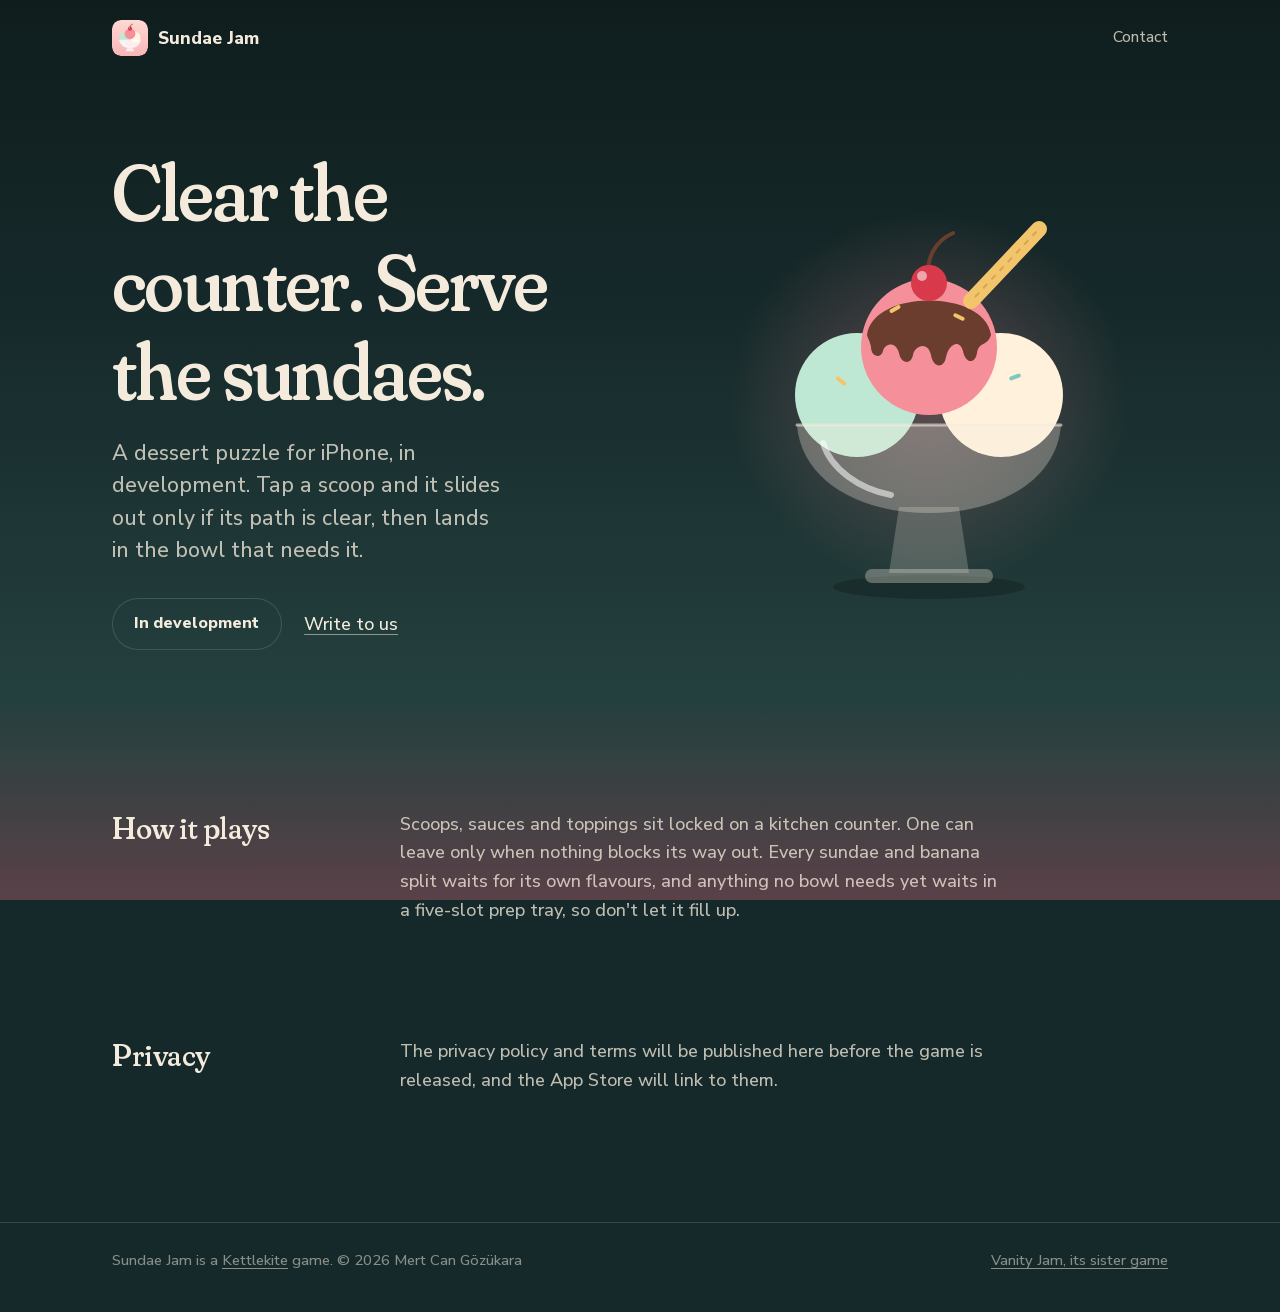
==== index.html @ d8eb61a5 "sundaejam.kettlekite.com: first version Co-Authored-By: Claude Opus 5.5 <noreply@anthropic.com>" ====
<!doctype html>
<html lang="en">
<head>
<meta charset="utf-8">
<meta name="viewport" content="width=device-width, initial-scale=1">
<title>Sundae Jam</title>
<meta name="description" content="Clear the counter, serve the sundaes: a dessert puzzle for iPhone, in development at Kettlekite.">
<meta name="theme-color" content="#0f1d1d">
<link rel="icon" href="/assets/icon.svg" type="image/svg+xml">
<link rel="preload" href="/assets/fonts/fraunces-latin.woff2" as="font" type="font/woff2" crossorigin>
<link rel="stylesheet" href="/assets/fonts/fonts.css">
<link rel="stylesheet" href="/assets/kk.css">
<link rel="stylesheet" href="/assets/theme.css">
</head>
<body>
<header class="wrap bar">
  <a class="brand" href="/"><img src="/assets/icon.svg" alt="" width="36" height="36">Sundae Jam</a>
  <nav class="nav" aria-label="Site">
    <a href="mailto:support@kettlekite.com?subject=Sundae%20Jam">Contact</a>
  </nav>
</header>

<main>
  <section class="wrap hero">
    <div>
      <h1>Clear the counter. Serve the sundaes.</h1>
      <p class="lede">A dessert puzzle for iPhone, in development. Tap a scoop and it slides out only if its path is clear, then lands in the bowl that needs it.</p>
      <div class="actions">
        <span class="pill ghost">In development</span>
        <a href="mailto:support@kettlekite.com?subject=Sundae%20Jam">Write to us</a>
      </div>
    </div>
    <div class="stage">
      <svg class="sundae" viewBox="0 0 380 420" role="img" aria-label="A glass sundae bowl with mint, strawberry and vanilla scoops, a drizzle of chocolate and a cherry on top.">
        <ellipse cx="190" cy="398" rx="96" ry="12" fill="#000" opacity=".22"/>
        <path d="M160 318 L150 384 H230 L220 318 Z" fill="#f4ebdd" fill-opacity=".22"/>
        <rect x="126" y="380" width="128" height="14" rx="7" fill="#f4ebdd" fill-opacity=".32"/>
        <circle cx="118" cy="206" r="62" fill="#bfe8d4"/>
        <circle cx="262" cy="206" r="62" fill="#fff1dc"/>
        <circle cx="190" cy="158" r="68" fill="#f58f9a"/>
        <path d="M128 146 C134 100 246 100 252 146 C248 158 240 152 238 164 C236 176 226 174 224 162 C221 150 210 154 207 168 C205 180 194 179 192 166 C189 152 176 156 174 166 C172 176 162 175 160 164 C157 152 146 154 144 162 C142 170 132 168 132 158 C131 152 129 150 128 146 Z" fill="#6b3d2e"/>
        <g fill="#f2c46b"><rect x="150" y="118" width="12" height="4" rx="2" transform="rotate(-30 156 120)"/><rect x="214" y="126" width="12" height="4" rx="2" transform="rotate(25 220 128)"/><rect x="96" y="190" width="12" height="4" rx="2" transform="rotate(40 102 192)"/></g>
        <g fill="#7fc8bd"><rect x="186" y="104" width="12" height="4" rx="2" transform="rotate(15 192 106)"/><rect x="270" y="186" width="12" height="4" rx="2" transform="rotate(-20 276 188)"/></g>
        <path d="M232 112 L300 40" stroke="#f2c46b" stroke-width="16" stroke-linecap="round"/>
        <path d="M236 108 L298 42" stroke="#d9a54d" stroke-width="2" stroke-dasharray="6 6"/>
        <path d="M190 92 C186 70 196 52 214 44" fill="none" stroke="#6b3d2e" stroke-width="4" stroke-linecap="round"/>
        <circle cx="190" cy="94" r="18" fill="#d93a4b"/>
        <circle cx="183" cy="87" r="5" fill="#fff" opacity=".55"/>
        <path d="M58 236 H322 C318 290 262 324 190 324 C118 324 62 290 58 236 Z" fill="#f4ebdd" fill-opacity=".3"/>
        <path d="M58 236 H322" stroke="#f4ebdd" stroke-opacity=".6" stroke-width="3" stroke-linecap="round"/>
        <path d="M84 254 C92 280 120 300 152 306" fill="none" stroke="#fff" stroke-opacity=".55" stroke-width="6" stroke-linecap="round"/>
      </svg>
    </div>
  </section>

  <section class="wrap section split">
    <h2>How it plays</h2>
    <div class="body">
      <p>Scoops, sauces and toppings sit locked on a kitchen counter. One can leave only when nothing blocks its way out. Every sundae and banana split waits for its own flavours, and anything no bowl needs yet waits in a five-slot prep tray, so don't let it fill up.</p>
    </div>
  </section>

  <section class="wrap section split">
    <h2>Privacy</h2>
    <div class="body">
      <p>The privacy policy and terms will be published here before the game is released, and the App Store will link to them.</p>
    </div>
  </section>
</main>

<footer class="foot">
  <div class="wrap">
    <p>Sundae Jam is a <a href="https://kettlekite.com">Kettlekite</a> game. © 2026 Mert Can Gözükara</p>
    <ul>
      <li><a href="https://vanityjam.kettlekite.com">Vanity Jam, its sister game</a></li>
    </ul>
  </div>
</footer>
</body>
</html>
---- assets/fonts/fonts.css ----
/* Fraunces and Nunito Sans (SIL Open Font License 1.1), self-hosted so no visitor request leaves kettlekite.com. */
@font-face { font-family: "Fraunces"; font-style: normal; font-weight: 400 700; font-display: swap; src: url("/assets/fonts/fraunces-latin-ext.woff2") format("woff2"); unicode-range: U+0100-02BA, U+02BD-02C5, U+02C7-02CC, U+02CE-02D7, U+02DD-02FF, U+0304, U+0308, U+0329, U+1D00-1DBF, U+1E00-1E9F, U+1EF2-1EFF, U+2020, U+20A0-20AB, U+20AD-20C4, U+2113, U+2C60-2C7F, U+A720-A7FF; }
@font-face { font-family: "Fraunces"; font-style: normal; font-weight: 400 700; font-display: swap; src: url("/assets/fonts/fraunces-latin.woff2") format("woff2"); unicode-range: U+0000-00FF, U+0131, U+0152-0153, U+02BB-02BC, U+02C6, U+02DA, U+02DC, U+0304, U+0308, U+0329, U+2000-206F, U+20AC, U+2122, U+2191, U+2193, U+2212, U+2215, U+FEFF, U+FFFD; }
@font-face { font-family: "Nunito Sans"; font-style: normal; font-weight: 400 800; font-display: swap; src: url("/assets/fonts/nunito-sans-latin-ext.woff2") format("woff2"); unicode-range: U+0100-02BA, U+02BD-02C5, U+02C7-02CC, U+02CE-02D7, U+02DD-02FF, U+0304, U+0308, U+0329, U+1D00-1DBF, U+1E00-1E9F, U+1EF2-1EFF, U+2020, U+20A0-20AB, U+20AD-20C4, U+2113, U+2C60-2C7F, U+A720-A7FF; }
@font-face { font-family: "Nunito Sans"; font-style: normal; font-weight: 400 800; font-display: swap; src: url("/assets/fonts/nunito-sans-latin.woff2") format("woff2"); unicode-range: U+0000-00FF, U+0131, U+0152-0153, U+02BB-02BC, U+02C6, U+02DA, U+02DC, U+0304, U+0308, U+0329, U+2000-206F, U+20AC, U+2122, U+2191, U+2193, U+2212, U+2215, U+FEFF, U+FFFD; }
---- assets/kk.css ----
/* Kettlekite shared base: dusk for the ground (the hour the kettle goes on), ivory for the words,
   the kite's gold as the one accent. Every Kettlekite site copies this file (scripts/sync-shared.sh);
   a game site sets its own --glow / --accent in theme.css and nothing else. */
:root {
  --dusk-0: #171b38;
  --dusk-1: #222650;
  --dusk-2: #3a3260;
  --plum: #57405f;
  --ember: #e9a06b;
  --ivory: #f4ebdd;
  --ivory-2: rgba(244, 235, 221, 0.76);
  --ivory-3: rgba(244, 235, 221, 0.52);
  --line: rgba(244, 235, 221, 0.15);
  --well: rgba(244, 235, 221, 0.06);
  --gold: #f2c46b;
  --teal: #7fc8bd;
  --glow: rgba(233, 160, 107, 0.28);
  --accent: var(--gold);
  --measure: 38rem;
  --gutter: clamp(1.25rem, 5vw, 3rem);
  --display: "Fraunces", "Iowan Old Style", "Palatino", Georgia, serif;
  --body: "Nunito Sans", ui-rounded, system-ui, sans-serif;
}

*, *::before, *::after { box-sizing: border-box; }
html { -webkit-text-size-adjust: 100%; text-size-adjust: 100%; color-scheme: dark; }
body {
  margin: 0;
  min-height: 100vh;
  display: flex;
  flex-direction: column;
  font: 500 1.125rem/1.6 var(--body);
  color: var(--ivory);
  background: var(--dusk-1) linear-gradient(180deg, var(--dusk-0) 0%, var(--dusk-1) 34%, var(--dusk-2) 78%, var(--plum) 100%) fixed;
}
img, svg { display: block; max-width: 100%; }
a { color: inherit; text-decoration-thickness: 1px; text-underline-offset: 0.2em; text-decoration-color: var(--ivory-3); }
a:hover { text-decoration-color: var(--accent); }
:focus-visible { outline: 2px solid var(--accent); outline-offset: 3px; border-radius: 6px; }
h1, h2, h3 { margin: 0; line-height: 1.12; text-wrap: balance; font-family: var(--display); font-weight: 500; font-variation-settings: "opsz" 144; }
h1 { letter-spacing: -0.025em; }
h2 { font-size: clamp(1.7rem, 3.6vw, 2.4rem); letter-spacing: -0.015em; }
h3 { font-size: 1.25rem; font-weight: 600; font-variation-settings: "opsz" 36; }
p { margin: 0 0 1rem; }
.wrap { width: 100%; max-width: 72rem; margin: 0 auto; padding: 0 var(--gutter); }
main { flex: 1; }
.lede { color: var(--ivory-2); font-size: clamp(1.15rem, 2.2vw, 1.35rem); line-height: 1.5; max-width: 30ch; }
.quiet { color: var(--ivory-3); font-size: 0.95rem; }

/* Top bar */
.bar { display: flex; align-items: center; justify-content: space-between; gap: 1rem; padding-top: 1.25rem; padding-bottom: 1.25rem; }
.brand { display: inline-flex; align-items: center; gap: 0.6rem; font-weight: 800; font-size: 1.1rem; text-decoration: none; }
.brand img { width: 36px; height: 36px; border-radius: 9px; }
.nav { display: flex; gap: 1.4rem; font-size: 0.98rem; color: var(--ivory-2); }
.nav a { text-decoration: none; }
.nav a:hover { color: var(--ivory); }

/* Buttons: one ivory pill, everything else a plain link */
.actions { display: flex; flex-wrap: wrap; align-items: center; gap: 0.9rem 1.4rem; margin-top: 2rem; }
.pill {
  display: inline-flex; align-items: center; gap: 0.5rem;
  padding: 0.8rem 1.4rem; border-radius: 999px;
  background: var(--ivory); color: #241f2e; font-weight: 800; font-size: 1rem; text-decoration: none;
}
.pill:hover { background: #fff7ea; }
.pill.ghost { background: transparent; color: var(--ivory); box-shadow: inset 0 0 0 1px var(--line); }
.pill.ghost:hover { box-shadow: inset 0 0 0 1px var(--ivory-3); }

/* Status chips, as on mertgozukara.com */
.chip { display: inline-block; padding: 0.22rem 0.7rem; border-radius: 999px; font-size: 0.82rem; font-weight: 700; color: var(--ivory-2); box-shadow: inset 0 0 0 1px var(--line); white-space: nowrap; }
.chip.soon { box-shadow: none; border: 1px dashed var(--ivory-3); }
.chip.live { color: #1f2a26; background: var(--teal); box-shadow: none; }

/* Sections */
.section { padding-top: clamp(3.5rem, 8vw, 6rem); }
.split { display: grid; grid-template-columns: minmax(0, 15rem) minmax(0, 1fr); gap: 1rem 3rem; }
.split > h2 { font-size: clamp(1.6rem, 3vw, 2rem); }
.split .body { max-width: var(--measure); color: var(--ivory-2); }
.split .body strong { color: var(--ivory); font-weight: 700; }

/* Game rows */
.rows { list-style: none; margin: 0; padding: 0; border-top: 1px solid var(--line); }
.row { border-bottom: 1px solid var(--line); }
.row > a, .row > div { display: grid; grid-template-columns: 60px minmax(0, 1fr) auto; gap: 1.1rem; align-items: center; padding: 1.05rem 0.25rem; text-decoration: none; }
.row > a:hover { background: var(--well); border-radius: 14px; }
.row img, .row .icon { width: 60px; height: 60px; border-radius: 15px; }
.row .name { font-weight: 800; font-size: 1.12rem; }
.row .year { color: var(--ivory-3); font-size: 0.85rem; font-weight: 600; margin-left: 0.45rem; }
.row .what { display: block; color: var(--ivory-2); font-size: 0.98rem; line-height: 1.45; }
.row .end { display: flex; align-items: center; gap: 0.8rem; }
.row .go { color: var(--ivory-3); font-size: 1.1rem; }
.row > a:hover .go { color: var(--accent); }

/* Phone frame for real screenshots */
.phone { position: relative; width: min(300px, 72vw); aspect-ratio: 1320 / 2868; border-radius: 46px; padding: 11px; background: #0d0c12; box-shadow: 0 0 0 1.5px rgba(255, 255, 255, 0.12), 0 40px 80px -20px rgba(0, 0, 0, 0.6); }
.phone img { width: 100%; height: 100%; object-fit: cover; border-radius: 36px; }

/* Product hero (game sites) */
.hero { display: grid; grid-template-columns: minmax(0, 1.05fr) minmax(0, 0.95fr); align-items: center; gap: 2rem 3rem; padding-top: clamp(2rem, 6vw, 4.5rem); padding-bottom: clamp(2rem, 6vw, 4rem); }
.hero h1 { font-size: clamp(2.8rem, 7vw, 5rem); margin-bottom: 1.25rem; }
.hero .stage { position: relative; display: grid; place-items: center; }
.hero .stage::before { content: ""; position: absolute; inset: -12% -8%; background: radial-gradient(closest-side, var(--glow), transparent 72%); z-index: -1; }

/* Long-form pages: privacy, terms, support */
.doc { max-width: var(--measure); padding-top: clamp(2rem, 5vw, 3.5rem); padding-bottom: 2rem; }
.doc h1 { font-size: clamp(2.2rem, 5vw, 3.2rem); margin-bottom: 0.6rem; }
.doc h2 { font-size: 1.45rem; margin: 2.2rem 0 0.5rem; }
.doc h3 { margin: 1.6rem 0 0.35rem; }
.doc p, .doc li { color: var(--ivory-2); }
.doc .quiet { margin-bottom: 1.6rem; }

/* Footer */
.foot { margin-top: clamp(4rem, 9vw, 7rem); border-top: 1px solid var(--line); padding-top: 1.6rem; padding-bottom: 2.5rem; font-size: 0.92rem; color: var(--ivory-3); }
.foot .wrap { display: flex; flex-wrap: wrap; justify-content: space-between; gap: 0.8rem 2rem; }
.foot p { margin: 0; }
.foot ul { list-style: none; margin: 0; padding: 0; display: flex; flex-wrap: wrap; gap: 0.4rem 1.3rem; }

@media (max-width: 760px) {
  .hero { grid-template-columns: 1fr; }
  .hero .stage { order: -1; }
  .phone { width: min(240px, 62vw); border-radius: 38px; padding: 9px; }
  .phone img { border-radius: 30px; }
  .split { grid-template-columns: 1fr; }
  .row > a, .row > div { grid-template-columns: 52px minmax(0, 1fr); }
  .row img, .row .icon { width: 52px; height: 52px; border-radius: 13px; }
  .row .end { grid-column: 2; }
  .nav { gap: 1rem; }
}
@media (prefers-reduced-motion: reduce) { *, *::before, *::after { animation: none !important; transition: none !important; } }
---- assets/theme.css ----
/* Sundae Jam: a mint-cold evening with strawberry in the glow, the colours of the scoops themselves.
   Only colour tokens live here; layout comes from the shared kk.css. */
:root {
  --dusk-0: #0f1d1d;
  --dusk-1: #16292a;
  --dusk-2: #24403e;
  --plum: #5a4148;
  --glow: rgba(245, 143, 154, 0.30);
  --accent: #bfe8d4;
  --teal: #bfe8d4;
}
.sundae { width: min(100%, 380px); height: auto; }
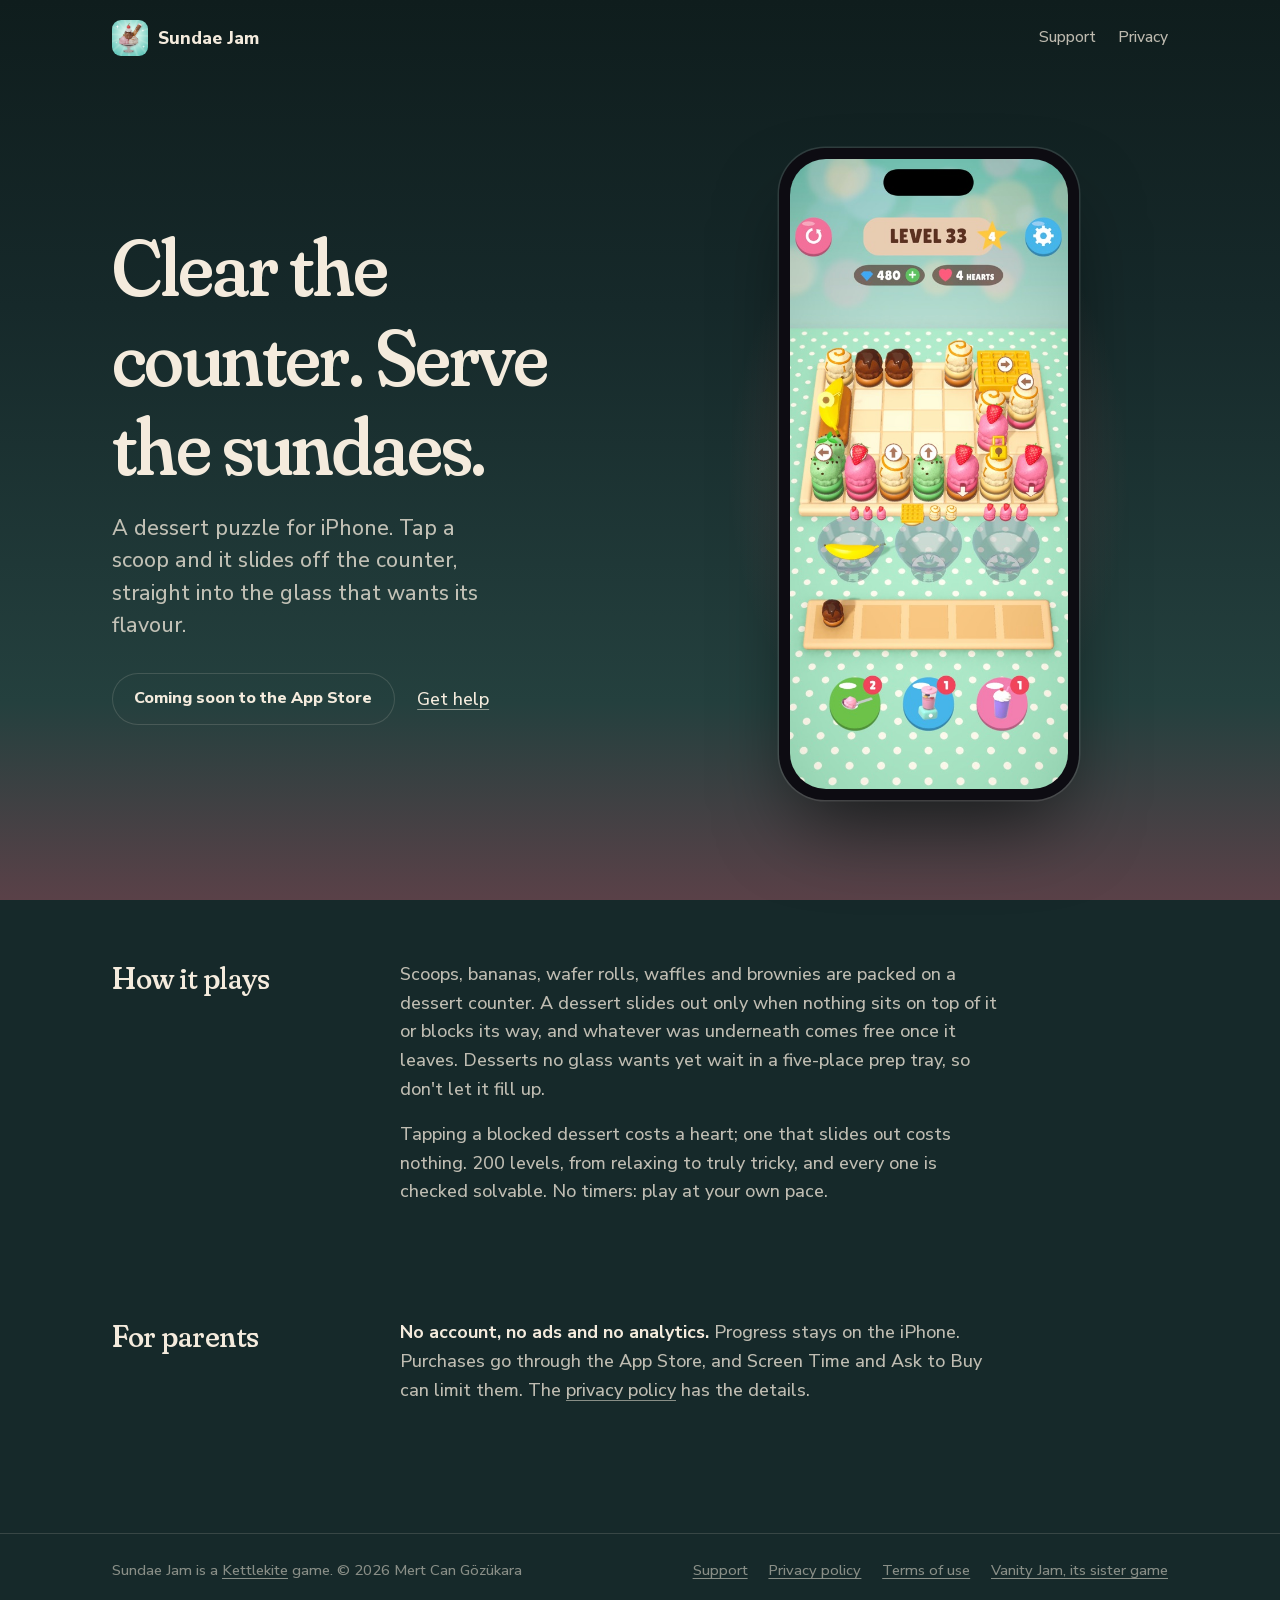
==== commit 1a785600: "Release pages: real icon and screenshot, privacy, terms and support - assets/icon.png is the app ico" ====
--- a/index.html
+++ b/index.html
@@ -4,9 +4,10 @@
 <meta charset="utf-8">
 <meta name="viewport" content="width=device-width, initial-scale=1">
 <title>Sundae Jam</title>
-<meta name="description" content="Clear the counter, serve the sundaes: a dessert puzzle for iPhone, in development at Kettlekite.">
+<meta name="description" content="Clear the counter, serve the sundaes: a dessert puzzle for iPhone, by Kettlekite.">
 <meta name="theme-color" content="#0f1d1d">
-<link rel="icon" href="/assets/icon.svg" type="image/svg+xml">
+<link rel="icon" href="/assets/icon.png" type="image/png">
+<link rel="apple-touch-icon" href="/assets/icon.png">
 <link rel="preload" href="/assets/fonts/fraunces-latin.woff2" as="font" type="font/woff2" crossorigin>
 <link rel="stylesheet" href="/assets/fonts/fonts.css">
 <link rel="stylesheet" href="/assets/kk.css">
@@ -14,9 +15,10 @@
 </head>
 <body>
 <header class="wrap bar">
-  <a class="brand" href="/"><img src="/assets/icon.svg" alt="" width="36" height="36">Sundae Jam</a>
+  <a class="brand" href="/"><img src="/assets/icon.png" alt="" width="36" height="36">Sundae Jam</a>
   <nav class="nav" aria-label="Site">
-    <a href="mailto:support@kettlekite.com?subject=Sundae%20Jam">Contact</a>
+    <a href="/support">Support</a>
+    <a href="/privacy">Privacy</a>
   </nav>
 </header>
 
@@ -24,46 +26,29 @@
   <section class="wrap hero">
     <div>
       <h1>Clear the counter. Serve the sundaes.</h1>
-      <p class="lede">A dessert puzzle for iPhone, in development. Tap a scoop and it slides out only if its path is clear, then lands in the bowl that needs it.</p>
+      <p class="lede">A dessert puzzle for iPhone. Tap a scoop and it slides off the counter, straight into the glass that wants its flavour.</p>
       <div class="actions">
-        <span class="pill ghost">In development</span>
-        <a href="mailto:support@kettlekite.com?subject=Sundae%20Jam">Write to us</a>
+        <span class="pill ghost">Coming soon to the App Store</span>
+        <a href="/support">Get help</a>
       </div>
     </div>
     <div class="stage">
-      <svg class="sundae" viewBox="0 0 380 420" role="img" aria-label="A glass sundae bowl with mint, strawberry and vanilla scoops, a drizzle of chocolate and a cherry on top.">
-        <ellipse cx="190" cy="398" rx="96" ry="12" fill="#000" opacity=".22"/>
-        <path d="M160 318 L150 384 H230 L220 318 Z" fill="#f4ebdd" fill-opacity=".22"/>
-        <rect x="126" y="380" width="128" height="14" rx="7" fill="#f4ebdd" fill-opacity=".32"/>
-        <circle cx="118" cy="206" r="62" fill="#bfe8d4"/>
-        <circle cx="262" cy="206" r="62" fill="#fff1dc"/>
-        <circle cx="190" cy="158" r="68" fill="#f58f9a"/>
-        <path d="M128 146 C134 100 246 100 252 146 C248 158 240 152 238 164 C236 176 226 174 224 162 C221 150 210 154 207 168 C205 180 194 179 192 166 C189 152 176 156 174 166 C172 176 162 175 160 164 C157 152 146 154 144 162 C142 170 132 168 132 158 C131 152 129 150 128 146 Z" fill="#6b3d2e"/>
-        <g fill="#f2c46b"><rect x="150" y="118" width="12" height="4" rx="2" transform="rotate(-30 156 120)"/><rect x="214" y="126" width="12" height="4" rx="2" transform="rotate(25 220 128)"/><rect x="96" y="190" width="12" height="4" rx="2" transform="rotate(40 102 192)"/></g>
-        <g fill="#7fc8bd"><rect x="186" y="104" width="12" height="4" rx="2" transform="rotate(15 192 106)"/><rect x="270" y="186" width="12" height="4" rx="2" transform="rotate(-20 276 188)"/></g>
-        <path d="M232 112 L300 40" stroke="#f2c46b" stroke-width="16" stroke-linecap="round"/>
-        <path d="M236 108 L298 42" stroke="#d9a54d" stroke-width="2" stroke-dasharray="6 6"/>
-        <path d="M190 92 C186 70 196 52 214 44" fill="none" stroke="#6b3d2e" stroke-width="4" stroke-linecap="round"/>
-        <circle cx="190" cy="94" r="18" fill="#d93a4b"/>
-        <circle cx="183" cy="87" r="5" fill="#fff" opacity=".55"/>
-        <path d="M58 236 H322 C318 290 262 324 190 324 C118 324 62 290 58 236 Z" fill="#f4ebdd" fill-opacity=".3"/>
-        <path d="M58 236 H322" stroke="#f4ebdd" stroke-opacity=".6" stroke-width="3" stroke-linecap="round"/>
-        <path d="M84 254 C92 280 120 300 152 306" fill="none" stroke="#fff" stroke-opacity=".55" stroke-width="6" stroke-linecap="round"/>
-      </svg>
+      <div class="phone"><img src="/assets/level.jpg" alt="Level 33 of Sundae Jam: a counter packed with ice-cream scoops, a banana, a waffle and a padlocked scoop above three glass sundae bowls and the prep tray." width="506" height="1100"></div>
     </div>
   </section>
 
   <section class="wrap section split">
     <h2>How it plays</h2>
     <div class="body">
-      <p>Scoops, sauces and toppings sit locked on a kitchen counter. One can leave only when nothing blocks its way out. Every sundae and banana split waits for its own flavours, and anything no bowl needs yet waits in a five-slot prep tray, so don't let it fill up.</p>
+      <p>Scoops, bananas, wafer rolls, waffles and brownies are packed on a dessert counter. A dessert slides out only when nothing sits on top of it or blocks its way, and whatever was underneath comes free once it leaves. Desserts no glass wants yet wait in a five-place prep tray, so don't let it fill up.</p>
+      <p>Tapping a blocked dessert costs a heart; one that slides out costs nothing. 200 levels, from relaxing to truly tricky, and every one is checked solvable. No timers: play at your own pace.</p>
     </div>
   </section>
 
   <section class="wrap section split">
-    <h2>Privacy</h2>
+    <h2>For parents</h2>
     <div class="body">
-      <p>The privacy policy and terms will be published here before the game is released, and the App Store will link to them.</p>
+      <p><strong>No account, no ads and no analytics.</strong> Progress stays on the iPhone. Purchases go through the App Store, and Screen Time and Ask to Buy can limit them. The <a href="/privacy">privacy policy</a> has the details.</p>
     </div>
   </section>
 </main>
@@ -72,6 +57,9 @@
   <div class="wrap">
     <p>Sundae Jam is a <a href="https://kettlekite.com">Kettlekite</a> game. © 2026 Mert Can Gözükara</p>
     <ul>
+      <li><a href="/support">Support</a></li>
+      <li><a href="/privacy">Privacy policy</a></li>
+      <li><a href="/terms">Terms of use</a></li>
       <li><a href="https://vanityjam.kettlekite.com">Vanity Jam, its sister game</a></li>
     </ul>
   </div>
--- a/assets/kk.css
+++ b/assets/kk.css
@@ -96,7 +96,7 @@
 .phone img { width: 100%; height: 100%; object-fit: cover; border-radius: 36px; }
 
 /* Product hero (game sites) */
-.hero { display: grid; grid-template-columns: minmax(0, 1.05fr) minmax(0, 0.95fr); align-items: center; gap: 2rem 3rem; padding-top: clamp(2rem, 6vw, 4.5rem); padding-bottom: clamp(2rem, 6vw, 4rem); }
+.hero { display: grid; grid-template-columns: minmax(0, 1.05fr) minmax(0, 0.95fr); align-items: center; gap: 2rem 3rem; padding-top: clamp(2rem, 6vw, 4.5rem); padding-bottom: clamp(2rem, 6vw, 4rem); overflow-x: clip; /* the stage glow reaches past a phone's edge; without this the page scrolls sideways */ }
 .hero h1 { font-size: clamp(2.8rem, 7vw, 5rem); margin-bottom: 1.25rem; }
 .hero .stage { position: relative; display: grid; place-items: center; }
 .hero .stage::before { content: ""; position: absolute; inset: -12% -8%; background: radial-gradient(closest-side, var(--glow), transparent 72%); z-index: -1; }
--- a/assets/theme.css
+++ b/assets/theme.css
@@ -9,4 +9,3 @@
   --accent: #bfe8d4;
   --teal: #bfe8d4;
 }
-.sundae { width: min(100%, 380px); height: auto; }
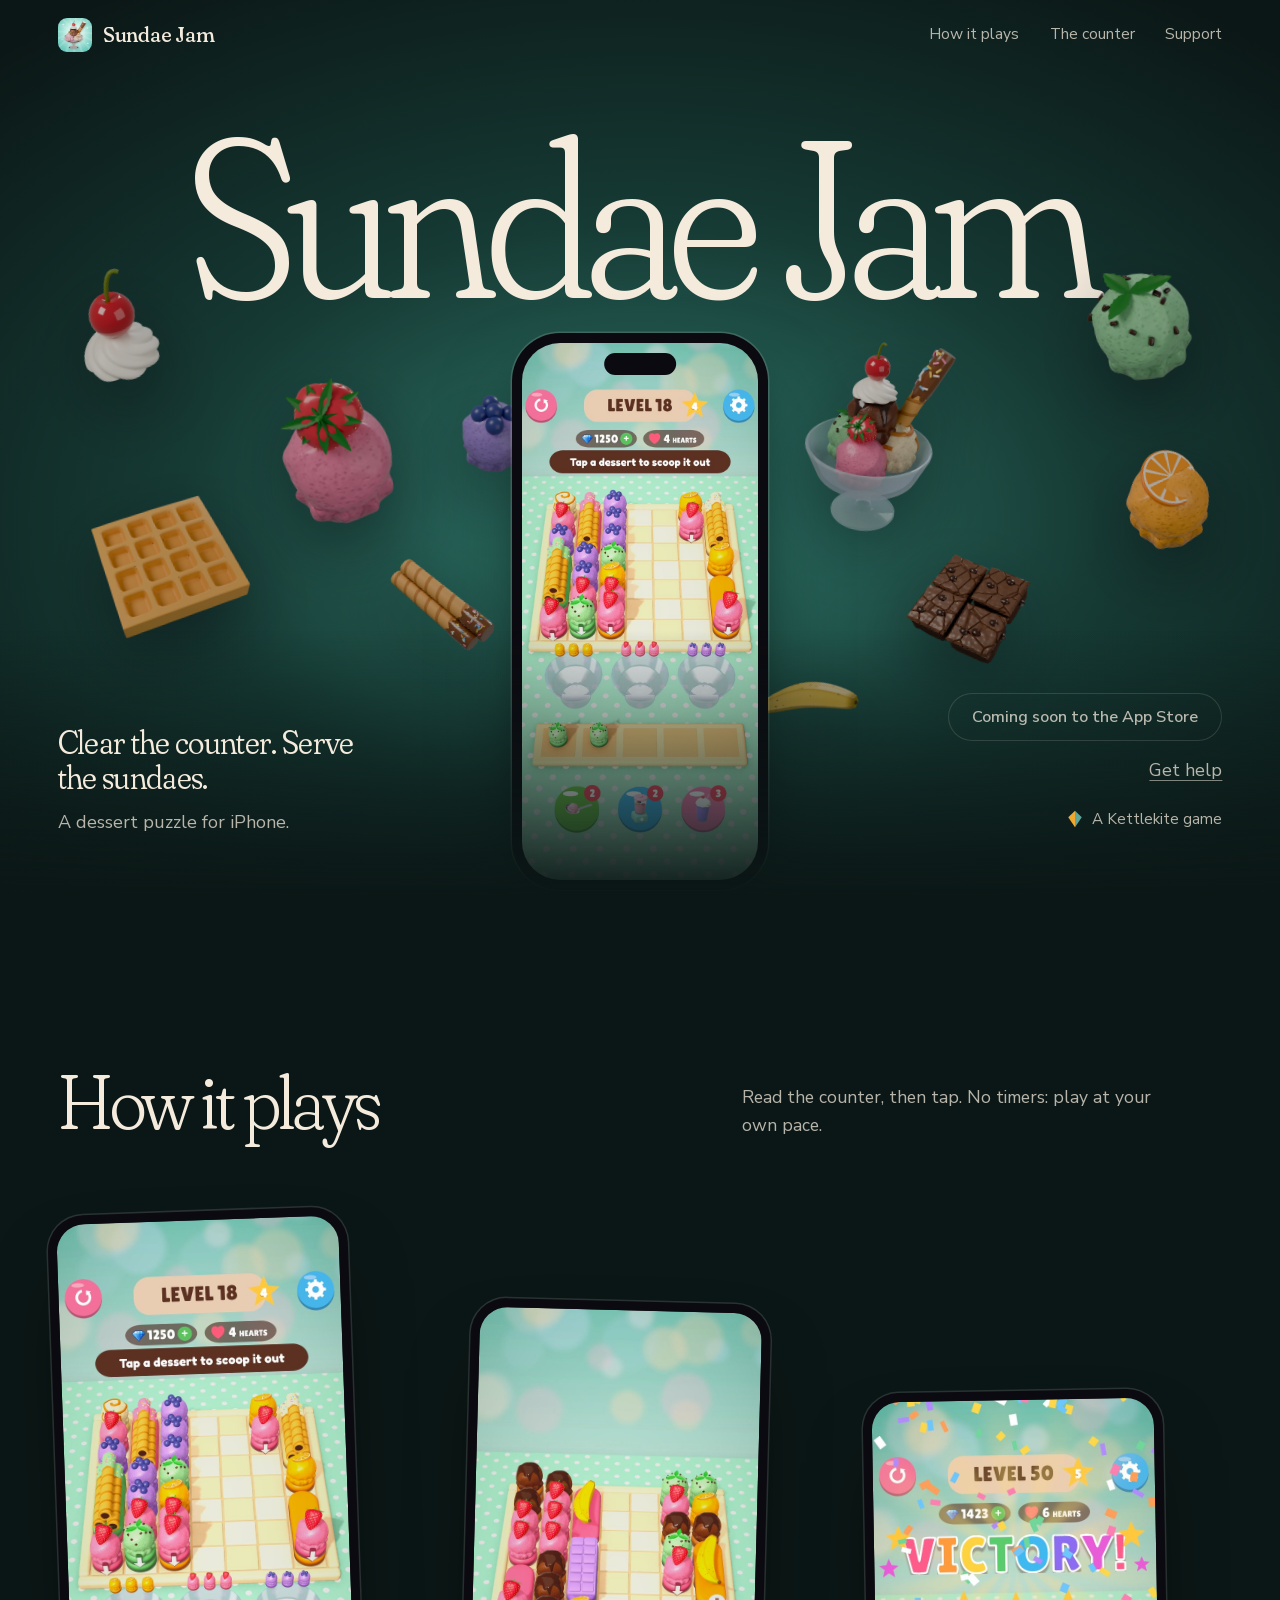
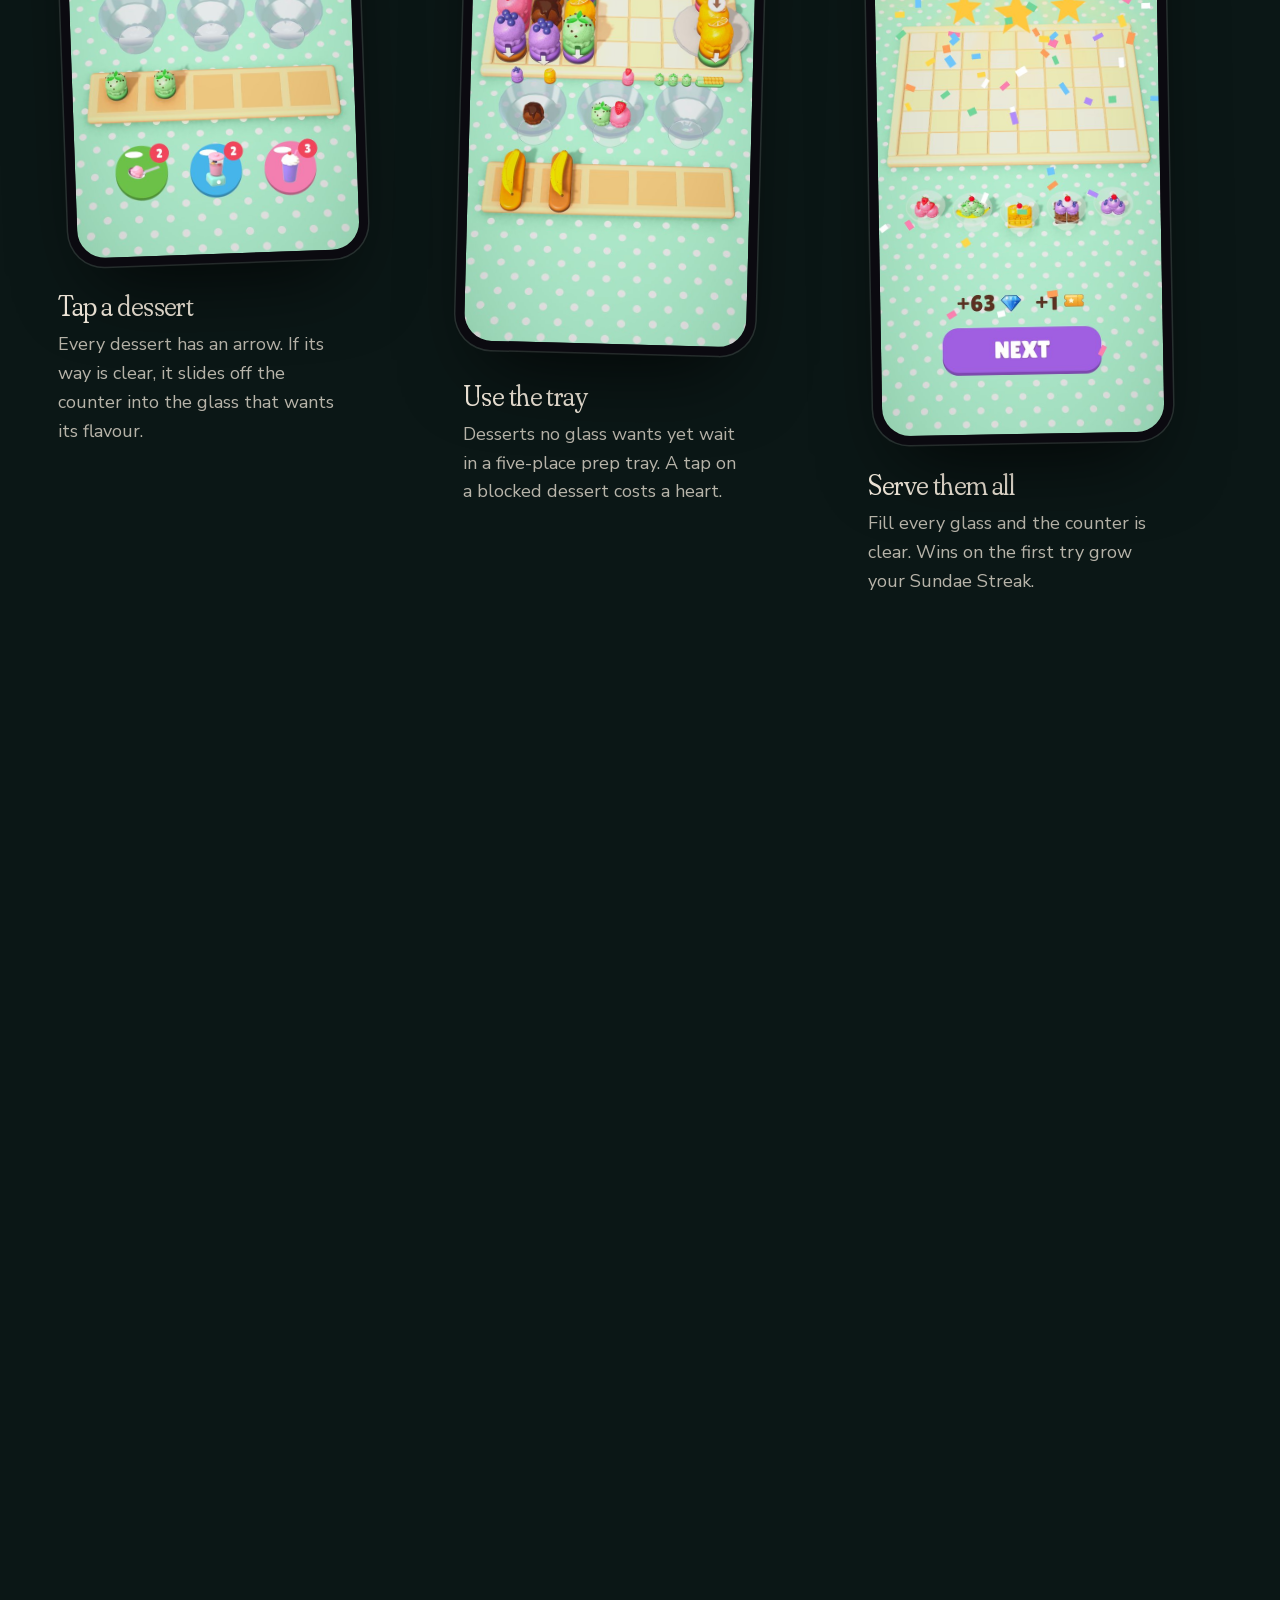
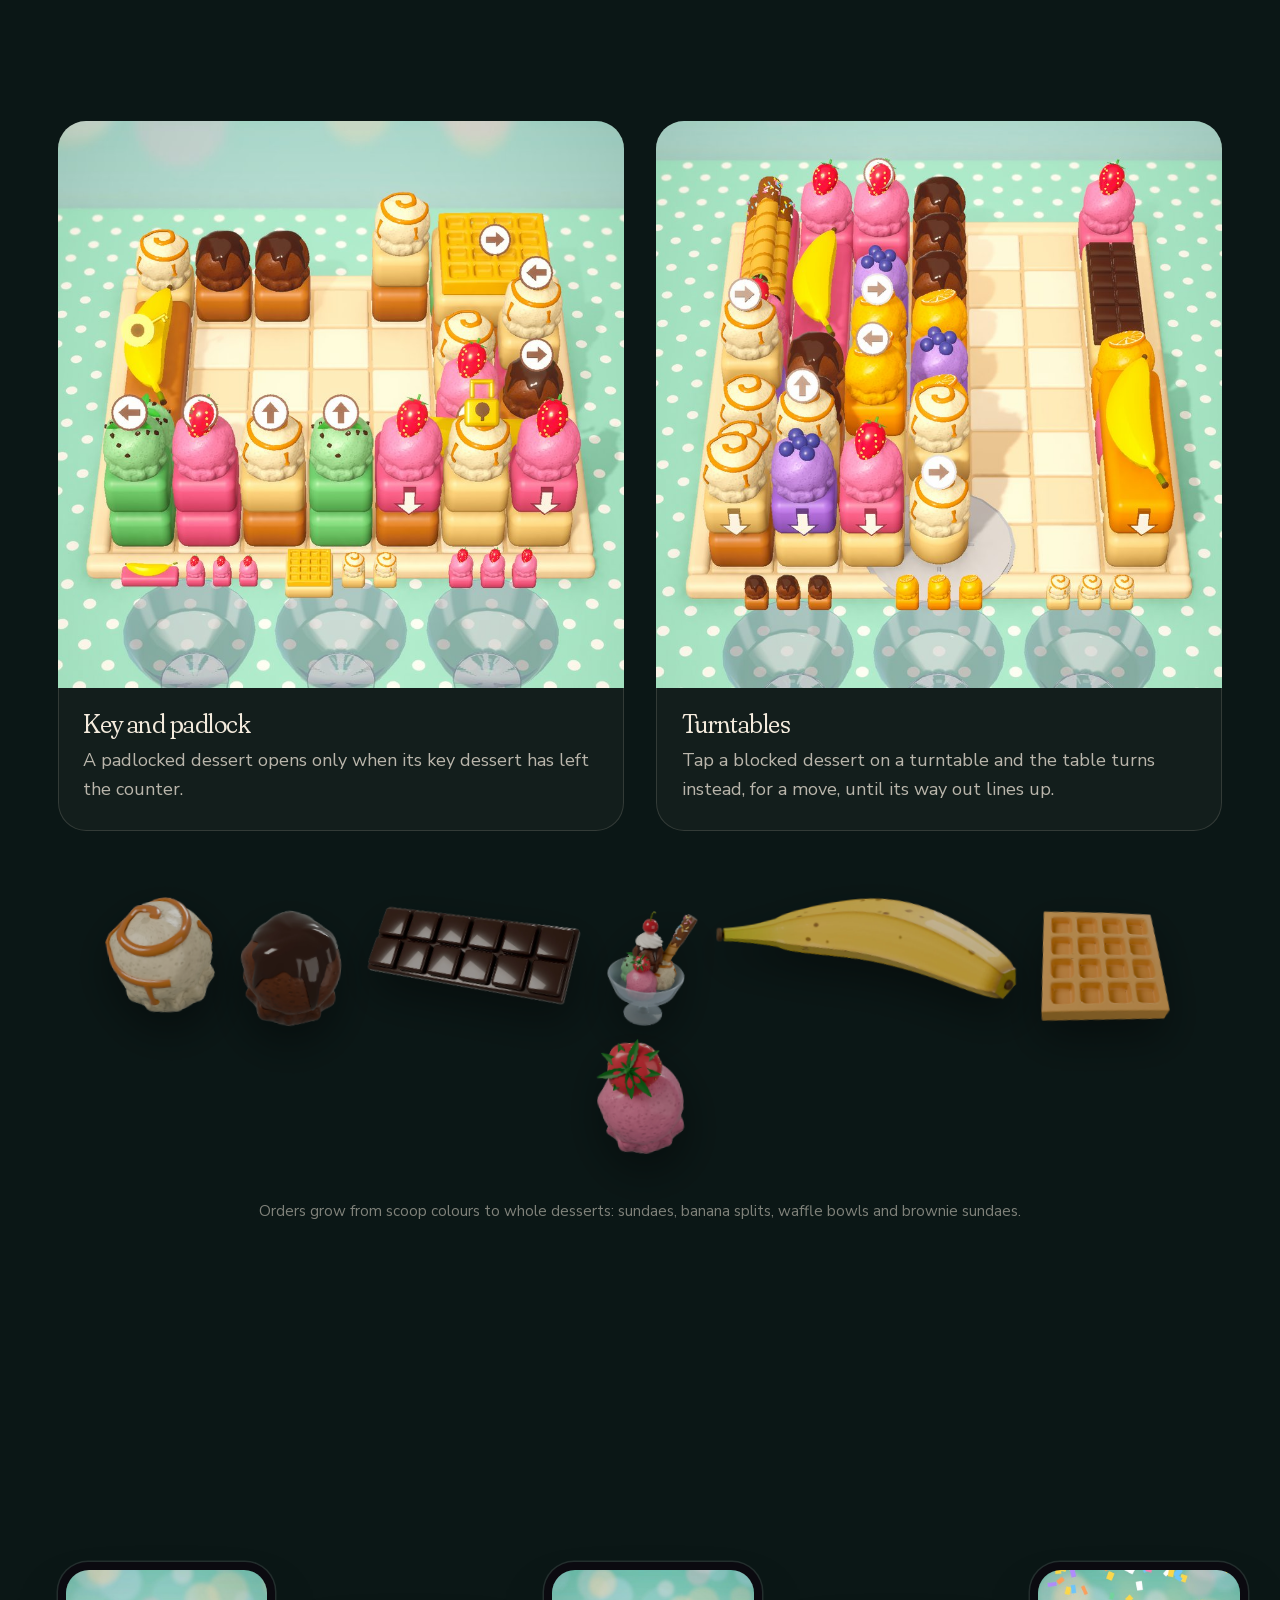
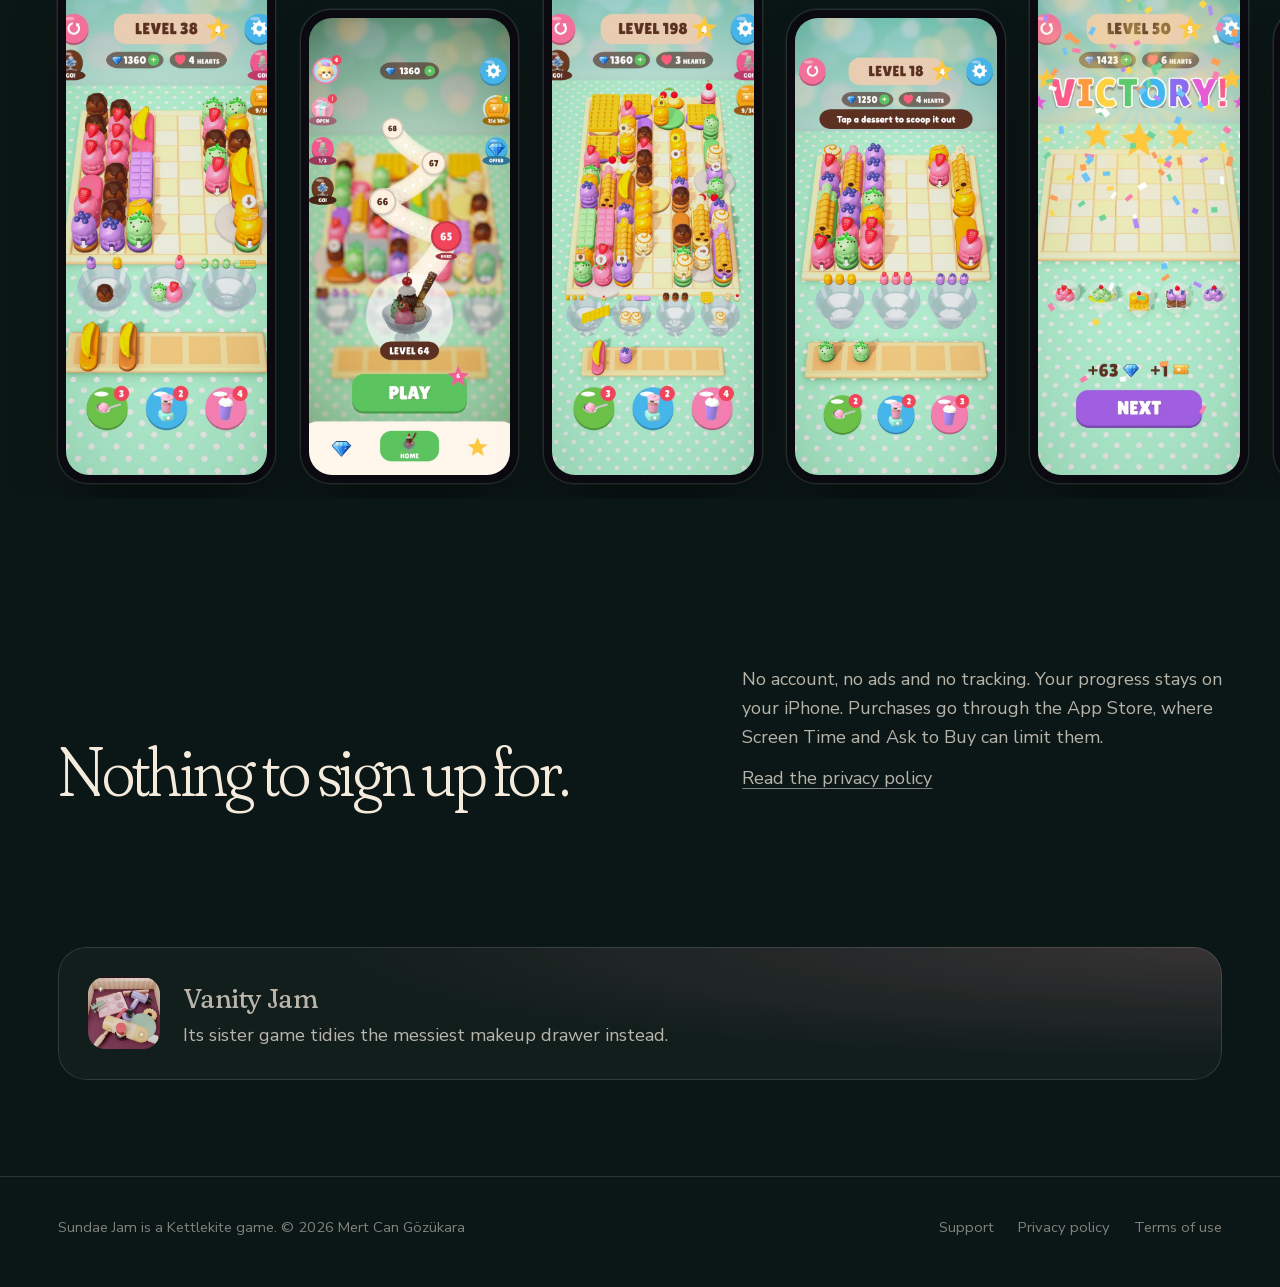
==== commit 5af1b0ac: "Product page redone: the name behind a live phone, the game's own pieces, its levels - hero: the gam" ====
--- a/index.html
+++ b/index.html
@@ -2,54 +2,132 @@
 <html lang="en">
 <head>
 <meta charset="utf-8">
-<meta name="viewport" content="width=device-width, initial-scale=1">
+<meta name="viewport" content="width=device-width, initial-scale=1, viewport-fit=cover">
 <title>Sundae Jam</title>
 <meta name="description" content="Clear the counter, serve the sundaes: a dessert puzzle for iPhone, by Kettlekite.">
-<meta name="theme-color" content="#0f1d1d">
+<meta name="theme-color" content="#0b1716">
+<meta property="og:title" content="Sundae Jam">
+<meta property="og:description" content="Clear the counter, serve the sundaes: a dessert puzzle for iPhone.">
+<meta property="og:image" content="https://sundaejam.kettlekite.com/assets/media/og.jpg">
+<meta name="twitter:card" content="summary_large_image">
 <link rel="icon" href="/assets/icon.png" type="image/png">
 <link rel="apple-touch-icon" href="/assets/icon.png">
 <link rel="preload" href="/assets/fonts/fraunces-latin.woff2" as="font" type="font/woff2" crossorigin>
 <link rel="stylesheet" href="/assets/fonts/fonts.css">
 <link rel="stylesheet" href="/assets/kk.css">
+<link rel="stylesheet" href="/assets/game.css">
 <link rel="stylesheet" href="/assets/theme.css">
 </head>
 <body>
-<header class="wrap bar">
-  <a class="brand" href="/"><img src="/assets/icon.png" alt="" width="36" height="36">Sundae Jam</a>
+<header class="bar">
+  <a class="brand" href="/"><img src="/assets/icon.png" alt="" width="34" height="34">Sundae Jam</a>
   <nav class="nav" aria-label="Site">
+    <a href="#how">How it plays</a>
+    <a href="#tricks">The counter</a>
     <a href="/support">Support</a>
-    <a href="/privacy">Privacy</a>
   </nav>
 </header>
 
 <main>
-  <section class="wrap hero">
-    <div>
-      <h1>Clear the counter. Serve the sundaes.</h1>
-      <p class="lede">A dessert puzzle for iPhone. Tap a scoop and it slides off the counter, straight into the glass that wants its flavour.</p>
-      <div class="actions">
-        <span class="pill ghost">Coming soon to the App Store</span>
-        <a href="/support">Get help</a>
+  <section class="g-hero">
+    <h1 class="g-name">Sundae Jam</h1>
+    <div class="g-scene" aria-hidden="true">
+      <img class="float" src="/assets/media/desserts/cherry.webp" alt="" style="--x:6%;--y:30%;--w:6%;--d:1.8;--r:-14deg">
+      <img class="float" src="/assets/media/desserts/scoop_strawberry.webp" alt="" style="--x:22%;--y:42%;--w:8.5%;--d:1.3;--r:-8deg">
+      <img class="float" src="/assets/media/desserts/waffle.webp" alt="" style="--x:8%;--y:56%;--w:11%;--d:1.0;--r:-14deg">
+      <img class="float" src="/assets/media/desserts/waferroll.webp" alt="" style="--x:30%;--y:64%;--w:9%;--d:1.6;--r:24deg">
+      <img class="float" src="/assets/media/desserts/scoop_blueberry.webp" alt="" style="--x:36%;--y:44%;--w:5%;--d:0.6;--r:10deg">
+      <img class="float" src="/assets/media/desserts/sundae.webp" alt="" style="--x:63%;--y:38%;--w:11%;--d:0.8;--r:6deg">
+      <img class="float" src="/assets/media/desserts/scoop_pistachio.webp" alt="" style="--x:85%;--y:30%;--w:8%;--d:1.5;--r:-6deg">
+      <img class="float" src="/assets/media/desserts/brownie.webp" alt="" style="--x:71%;--y:62%;--w:9%;--d:0.9;--r:12deg">
+      <img class="float" src="/assets/media/desserts/scoop_orange.webp" alt="" style="--x:88%;--y:50%;--w:6.5%;--d:0.7;--r:-10deg">
+      <img class="float" src="/assets/media/desserts/banana.webp" alt="" style="--x:58%;--y:76%;--w:9%;--d:1.2;--r:-22deg">
+    </div>
+    <div class="g-device"><div class="phone"><video src="/assets/media/demo.mp4" poster="/assets/media/tap.jpg" autoplay muted loop playsinline aria-label="A level of Sundae Jam being played"></video></div></div>
+    <div class="g-copy wrap">
+      <div>
+        <p class="g-lede">Clear the counter. Serve the sundaes.</p>
+        <p class="g-sub">A dessert puzzle for iPhone.</p>
       </div>
-    </div>
-    <div class="stage">
-      <div class="phone"><img src="/assets/level.jpg" alt="Level 33 of Sundae Jam: a counter packed with ice-cream scoops, a banana, a waffle and a padlocked scoop above three glass sundae bowls and the prep tray." width="506" height="1100"></div>
+      <div class="g-cta">
+        <div class="actions"><span class="btn soon">Coming soon to the App Store</span></div>
+        <a class="help" href="/support">Get help</a><br>
+        <a class="studio-mark" href="https://kettlekite.com"><svg viewBox="0 0 64 64" aria-hidden="true"><path d="M32 3 L56 26 L32 61 Z" fill="#5fa59a"/><path d="M32 3 L8 26 L32 61 Z" fill="#f0a92e"/></svg>A Kettlekite game</a>
+      </div>
     </div>
   </section>
 
-  <section class="wrap section split">
-    <h2>How it plays</h2>
-    <div class="body">
-      <p>Scoops, bananas, wafer rolls, waffles and brownies are packed on a dessert counter. A dessert slides out only when nothing sits on top of it or blocks its way, and whatever was underneath comes free once it leaves. Desserts no glass wants yet wait in a five-place prep tray, so don't let it fill up.</p>
-      <p>Tapping a blocked dessert costs a heart; one that slides out costs nothing. 200 levels, from relaxing to truly tricky, and every one is checked solvable. No timers: play at your own pace.</p>
+  <section class="g-section wrap" id="how" aria-labelledby="how-title">
+    <div class="g-head rise">
+      <h2 id="how-title">How it plays</h2>
+      <p>Read the counter, then tap. No timers: play at your own pace.</p>
+    </div>
+    <ol class="beats">
+      <li class="beat rise" style="--tilt:-2deg"><div class="shot"><img src="/assets/media/tap.jpg" alt="Level 18: a counter of scoops with arrows, the hint Tap a dessert to scoop it out." loading="lazy"></div>
+        <h3>Tap a dessert</h3><p>Every dessert has an arrow. If its way is clear, it slides off the counter into the glass that wants its flavour.</p></li>
+      <li class="beat rise" style="--tilt:1.5deg"><div class="shot"><img src="/assets/media/tray.jpg" alt="Level 38 with two bananas waiting in the prep tray." loading="lazy"></div>
+        <h3>Use the tray</h3><p>Desserts no glass wants yet wait in a five-place prep tray. A tap on a blocked dessert costs a heart.</p></li>
+      <li class="beat rise" style="--tilt:-1deg"><div class="shot"><img src="/assets/media/win.jpg" alt="Victory screen with three stars and the gems earned." loading="lazy"></div>
+        <h3>Serve them all</h3><p>Fill every glass and the counter is clear. Wins on the first try grow your Sundae Streak.</p></li>
+    </ol>
+  </section>
+
+  <section class="g-section wrap" id="tricks" aria-labelledby="tricks-title">
+    <div class="g-head rise">
+      <h2 id="tricks-title">Four tricks on the counter.</h2>
+      <p>They arrive one at a time, each on a dessert you can reach long before you need it, so every one changes a decision.</p>
+    </div>
+    <div class="tricks">
+      <article class="trick rise"><img src="/assets/media/mech-frozen.jpg" alt="Two desserts in blocks of ice marked 9 and 4." loading="lazy">
+        <div><h3>Frozen desserts</h3><p>Ice holds a dessert in place. It thaws as others leave the counter: the number counts down to zero.</p></div></article>
+      <article class="trick rise"><img src="/assets/media/mech-twins.jpg" alt="A pair of cherries on one stem sitting on a scoop." loading="lazy">
+        <div><h3>Twin cherries</h3><p>Two cherries on one stem need two places at once, so plan room for both.</p></div></article>
+      <article class="trick rise"><img src="/assets/media/mech-padlock.jpg" alt="A padlocked dessert among scoops and a banana." loading="lazy">
+        <div><h3>Key and padlock</h3><p>A padlocked dessert opens only when its key dessert has left the counter.</p></div></article>
+      <article class="trick rise"><img src="/assets/media/mech-turntable.jpg" alt="Desserts standing on a round turntable in the counter." loading="lazy">
+        <div><h3>Turntables</h3><p>Tap a blocked dessert on a turntable and the table turns instead, for a move, until its way out lines up.</p></div></article>
+    </div>
+    <div class="orders rise" aria-label="Desserts in the game">
+      <img src="/assets/media/desserts/scoop_vanilla.webp" alt="" loading="lazy">
+      <img src="/assets/media/desserts/scoop_chocolate.webp" alt="" loading="lazy">
+      <img src="/assets/media/desserts/chocobar.webp" alt="" loading="lazy">
+      <img src="/assets/media/desserts/sundae.webp" alt="Sundae" loading="lazy">
+      <img src="/assets/media/desserts/banana.webp" alt="" loading="lazy">
+      <img src="/assets/media/desserts/waffle.webp" alt="" loading="lazy">
+      <img src="/assets/media/desserts/scoop_strawberry.webp" alt="" loading="lazy">
+    </div>
+    <p class="quiet rise" style="text-align:center;margin-top:2rem">Orders grow from scoop colours to whole desserts: sundaes, banana splits, waffle bowls and brownie sundaes.</p>
+  </section>
+
+  <section class="g-section levels" id="levels" aria-labelledby="levels-title">
+    <div class="wrap">
+      <div class="g-head rise">
+        <h2 id="levels-title">Two hundred levels.</h2>
+        <p>With hard and super-hard ones, boosters, a daily gift and a journey to climb. Every level is checked solvable before it ships.</p>
+      </div>
+    </div>
+    <div class="strip" aria-label="Screens from across the game">
+      <figure><img src="/assets/media/l038.jpg" alt="Level 38." loading="lazy"></figure>
+      <figure><img src="/assets/media/home.jpg" alt="The journey map at level 64." loading="lazy"></figure>
+      <figure><img src="/assets/media/l198.jpg" alt="Level 198, a tall counter." loading="lazy"></figure>
+      <figure><img src="/assets/media/tap.jpg" alt="Level 18." loading="lazy"></figure>
+      <figure><img src="/assets/media/win.jpg" alt="Victory at level 50." loading="lazy"></figure>
+      <figure><img src="/assets/media/tray.jpg" alt="Level 38 with the prep tray in use." loading="lazy"></figure>
     </div>
   </section>
 
-  <section class="wrap section split">
-    <h2>For parents</h2>
-    <div class="body">
-      <p><strong>No account, no ads and no analytics.</strong> Progress stays on the iPhone. Purchases go through the App Store, and Screen Time and Ask to Buy can limit them. The <a href="/privacy">privacy policy</a> has the details.</p>
+  <section class="g-section wrap" aria-labelledby="calm-title">
+    <div class="calm rise">
+      <h2 id="calm-title">Nothing to sign up for.</h2>
+      <div>
+        <p>No account, no ads and no tracking. Your progress stays on your iPhone. Purchases go through the App Store, where Screen Time and Ask to Buy can limit them.</p>
+        <p><a href="/privacy">Read the privacy policy</a></p>
+      </div>
     </div>
+    <a class="sister rise" href="https://vanityjam.kettlekite.com">
+      <img src="/assets/media/vanity-icon.png" alt="" width="72" height="72">
+      <span><strong>Vanity Jam</strong><span>Its sister game tidies the messiest makeup drawer instead.</span></span>
+    </a>
   </section>
 </main>
 
@@ -60,9 +138,9 @@
       <li><a href="/support">Support</a></li>
       <li><a href="/privacy">Privacy policy</a></li>
       <li><a href="/terms">Terms of use</a></li>
-      <li><a href="https://vanityjam.kettlekite.com">Vanity Jam, its sister game</a></li>
     </ul>
   </div>
 </footer>
+<script src="/assets/game.js" defer></script>
 </body>
 </html>
--- a/assets/fonts/fonts.css
+++ b/assets/fonts/fonts.css
@@ -1,5 +1,5 @@
 /* Fraunces and Nunito Sans (SIL Open Font License 1.1), self-hosted so no visitor request leaves kettlekite.com. */
-@font-face { font-family: "Fraunces"; font-style: normal; font-weight: 400 700; font-display: swap; src: url("/assets/fonts/fraunces-latin-ext.woff2") format("woff2"); unicode-range: U+0100-02BA, U+02BD-02C5, U+02C7-02CC, U+02CE-02D7, U+02DD-02FF, U+0304, U+0308, U+0329, U+1D00-1DBF, U+1E00-1E9F, U+1EF2-1EFF, U+2020, U+20A0-20AB, U+20AD-20C4, U+2113, U+2C60-2C7F, U+A720-A7FF; }
-@font-face { font-family: "Fraunces"; font-style: normal; font-weight: 400 700; font-display: swap; src: url("/assets/fonts/fraunces-latin.woff2") format("woff2"); unicode-range: U+0000-00FF, U+0131, U+0152-0153, U+02BB-02BC, U+02C6, U+02DA, U+02DC, U+0304, U+0308, U+0329, U+2000-206F, U+20AC, U+2122, U+2191, U+2193, U+2212, U+2215, U+FEFF, U+FFFD; }
+@font-face { font-family: "Fraunces"; font-style: normal; font-weight: 100 900; font-display: swap; src: url("/assets/fonts/fraunces-latin-ext.woff2") format("woff2"); unicode-range: U+0100-02BA, U+02BD-02C5, U+02C7-02CC, U+02CE-02D7, U+02DD-02FF, U+0304, U+0308, U+0329, U+1D00-1DBF, U+1E00-1E9F, U+1EF2-1EFF, U+2020, U+20A0-20AB, U+20AD-20C4, U+2113, U+2C60-2C7F, U+A720-A7FF; }
+@font-face { font-family: "Fraunces"; font-style: normal; font-weight: 100 900; font-display: swap; src: url("/assets/fonts/fraunces-latin.woff2") format("woff2"); unicode-range: U+0000-00FF, U+0131, U+0152-0153, U+02BB-02BC, U+02C6, U+02DA, U+02DC, U+0304, U+0308, U+0329, U+2000-206F, U+20AC, U+2122, U+2191, U+2193, U+2212, U+2215, U+FEFF, U+FFFD; }
 @font-face { font-family: "Nunito Sans"; font-style: normal; font-weight: 400 800; font-display: swap; src: url("/assets/fonts/nunito-sans-latin-ext.woff2") format("woff2"); unicode-range: U+0100-02BA, U+02BD-02C5, U+02C7-02CC, U+02CE-02D7, U+02DD-02FF, U+0304, U+0308, U+0329, U+1D00-1DBF, U+1E00-1E9F, U+1EF2-1EFF, U+2020, U+20A0-20AB, U+20AD-20C4, U+2113, U+2C60-2C7F, U+A720-A7FF; }
 @font-face { font-family: "Nunito Sans"; font-style: normal; font-weight: 400 800; font-display: swap; src: url("/assets/fonts/nunito-sans-latin.woff2") format("woff2"); unicode-range: U+0000-00FF, U+0131, U+0152-0153, U+02BB-02BC, U+02C6, U+02DA, U+02DC, U+0304, U+0308, U+0329, U+2000-206F, U+20AC, U+2122, U+2191, U+2193, U+2212, U+2215, U+FEFF, U+FFFD; }
--- a/assets/kk.css
+++ b/assets/kk.css
@@ -1,129 +1,115 @@
-/* Kettlekite shared base: dusk for the ground (the hour the kettle goes on), ivory for the words,
-   the kite's gold as the one accent. Every Kettlekite site copies this file (scripts/sync-shared.sh);
-   a game site sets its own --glow / --accent in theme.css and nothing else. */
+/* Kettlekite shared base: the sky at the hour the kettle goes on. Night and dusk for the ground,
+   ivory for the words, the kite's gold and teal only on the kite itself. Every Kettlekite site
+   copies this file (scripts/sync-shared.sh); a game site sets its own colours in theme.css. */
 :root {
-  --dusk-0: #171b38;
-  --dusk-1: #222650;
-  --dusk-2: #3a3260;
+  --night: #0d0f22;
+  --dusk: #1d2150;
+  --dusk-2: #2d2a5c;
   --plum: #57405f;
   --ember: #e9a06b;
   --ivory: #f4ebdd;
-  --ivory-2: rgba(244, 235, 221, 0.76);
-  --ivory-3: rgba(244, 235, 221, 0.52);
-  --line: rgba(244, 235, 221, 0.15);
-  --well: rgba(244, 235, 221, 0.06);
-  --gold: #f2c46b;
-  --teal: #7fc8bd;
-  --glow: rgba(233, 160, 107, 0.28);
-  --accent: var(--gold);
-  --measure: 38rem;
-  --gutter: clamp(1.25rem, 5vw, 3rem);
+  --ivory-2: rgba(244, 235, 221, 0.74);
+  --ivory-3: rgba(244, 235, 221, 0.5);
+  --line: rgba(244, 235, 221, 0.14);
+  --gold: #f0a92e;
+  --teal: #5fa59a;
+  --bg: var(--night);
+  --ink: #1a1424; /* type on ivory */
   --display: "Fraunces", "Iowan Old Style", "Palatino", Georgia, serif;
   --body: "Nunito Sans", ui-rounded, system-ui, sans-serif;
+  --gutter: clamp(1.25rem, 4.5vw, 4rem);
+  --max: 92rem;
+  --measure: 38rem;
+  --ease: cubic-bezier(0.22, 1, 0.36, 1);
 }
 
 *, *::before, *::after { box-sizing: border-box; }
-html { -webkit-text-size-adjust: 100%; text-size-adjust: 100%; color-scheme: dark; }
+html { -webkit-text-size-adjust: 100%; text-size-adjust: 100%; color-scheme: dark; scroll-behavior: smooth; }
 body {
   margin: 0;
   min-height: 100vh;
-  display: flex;
-  flex-direction: column;
-  font: 500 1.125rem/1.6 var(--body);
+  font: 400 1.125rem/1.6 var(--body);
   color: var(--ivory);
-  background: var(--dusk-1) linear-gradient(180deg, var(--dusk-0) 0%, var(--dusk-1) 34%, var(--dusk-2) 78%, var(--plum) 100%) fixed;
+  background: var(--bg);
+  overflow-x: clip;
+  -webkit-font-smoothing: antialiased;
 }
-img, svg { display: block; max-width: 100%; }
-a { color: inherit; text-decoration-thickness: 1px; text-underline-offset: 0.2em; text-decoration-color: var(--ivory-3); }
-a:hover { text-decoration-color: var(--accent); }
-:focus-visible { outline: 2px solid var(--accent); outline-offset: 3px; border-radius: 6px; }
-h1, h2, h3 { margin: 0; line-height: 1.12; text-wrap: balance; font-family: var(--display); font-weight: 500; font-variation-settings: "opsz" 144; }
-h1 { letter-spacing: -0.025em; }
-h2 { font-size: clamp(1.7rem, 3.6vw, 2.4rem); letter-spacing: -0.015em; }
-h3 { font-size: 1.25rem; font-weight: 600; font-variation-settings: "opsz" 36; }
-p { margin: 0 0 1rem; }
-.wrap { width: 100%; max-width: 72rem; margin: 0 auto; padding: 0 var(--gutter); }
-main { flex: 1; }
-.lede { color: var(--ivory-2); font-size: clamp(1.15rem, 2.2vw, 1.35rem); line-height: 1.5; max-width: 30ch; }
+img, svg, video { display: block; max-width: 100%; }
+a { color: inherit; text-decoration-thickness: 1px; text-underline-offset: 0.22em; text-decoration-color: var(--ivory-3); }
+a:hover { text-decoration-color: currentColor; }
+:focus-visible { outline: 2px solid var(--ivory); outline-offset: 4px; border-radius: 6px; }
+h1, h2, h3 { margin: 0; font-family: var(--display); font-weight: 340; line-height: 1.02; letter-spacing: -0.02em; text-wrap: balance; font-variation-settings: "opsz" 144; }
+p { margin: 0 0 1rem; text-wrap: pretty; }
+.wrap { width: 100%; max-width: var(--max); margin: 0 auto; padding: 0 var(--gutter); }
 .quiet { color: var(--ivory-3); font-size: 0.95rem; }
+.sr { position: absolute; width: 1px; height: 1px; overflow: hidden; clip: rect(0 0 0 0); white-space: nowrap; }
 
-/* Top bar */
-.bar { display: flex; align-items: center; justify-content: space-between; gap: 1rem; padding-top: 1.25rem; padding-bottom: 1.25rem; }
-.brand { display: inline-flex; align-items: center; gap: 0.6rem; font-weight: 800; font-size: 1.1rem; text-decoration: none; }
-.brand img { width: 36px; height: 36px; border-radius: 9px; }
-.nav { display: flex; gap: 1.4rem; font-size: 0.98rem; color: var(--ivory-2); }
+/* Top bar. Fixed over the page; it gains a veil once the page has scrolled. */
+.bar {
+  position: fixed; inset: 0 0 auto 0; z-index: 50;
+  display: flex; align-items: center; justify-content: space-between; gap: 1rem;
+  padding: 1.1rem var(--gutter);
+  transition: background 0.5s var(--ease), padding 0.5s var(--ease);
+}
+/* long pages have no script to veil the bar, so it is veiled from the start */
+.bar.veiled, body:has(.doc) .bar { background: color-mix(in srgb, var(--bg) 78%, transparent); backdrop-filter: blur(14px); -webkit-backdrop-filter: blur(14px); padding-top: 0.75rem; padding-bottom: 0.75rem; }
+.brand { display: inline-flex; align-items: center; gap: 0.7rem; text-decoration: none; font-family: var(--display); font-weight: 450; font-size: 1.3rem; letter-spacing: -0.01em; font-variation-settings: "opsz" 48; }
+.brand img { width: 34px; height: 34px; border-radius: 9px; }
+.brand .kite { width: 22px; height: 22px; }
+.nav { display: flex; gap: clamp(1rem, 2.4vw, 2.2rem); font-size: 0.98rem; color: var(--ivory-2); }
 .nav a { text-decoration: none; }
 .nav a:hover { color: var(--ivory); }
 
-/* Buttons: one ivory pill, everything else a plain link */
-.actions { display: flex; flex-wrap: wrap; align-items: center; gap: 0.9rem 1.4rem; margin-top: 2rem; }
-.pill {
-  display: inline-flex; align-items: center; gap: 0.5rem;
-  padding: 0.8rem 1.4rem; border-radius: 999px;
-  background: var(--ivory); color: #241f2e; font-weight: 800; font-size: 1rem; text-decoration: none;
+/* Buttons: one solid ivory pill per view, everything else outlined or a plain link */
+.btn {
+  display: inline-flex; align-items: center; justify-content: center; gap: 0.55rem;
+  min-height: 3rem; padding: 0.8rem 1.5rem; border-radius: 999px;
+  font: 600 1rem/1 var(--body); text-decoration: none; white-space: nowrap;
+  transition: background 0.3s var(--ease), color 0.3s var(--ease), box-shadow 0.3s var(--ease), transform 0.3s var(--ease);
 }
-.pill:hover { background: #fff7ea; }
-.pill.ghost { background: transparent; color: var(--ivory); box-shadow: inset 0 0 0 1px var(--line); }
-.pill.ghost:hover { box-shadow: inset 0 0 0 1px var(--ivory-3); }
-
-/* Status chips, as on mertgozukara.com */
-.chip { display: inline-block; padding: 0.22rem 0.7rem; border-radius: 999px; font-size: 0.82rem; font-weight: 700; color: var(--ivory-2); box-shadow: inset 0 0 0 1px var(--line); white-space: nowrap; }
-.chip.soon { box-shadow: none; border: 1px dashed var(--ivory-3); }
-.chip.live { color: #1f2a26; background: var(--teal); box-shadow: none; }
-
-/* Sections */
-.section { padding-top: clamp(3.5rem, 8vw, 6rem); }
-.split { display: grid; grid-template-columns: minmax(0, 15rem) minmax(0, 1fr); gap: 1rem 3rem; }
-.split > h2 { font-size: clamp(1.6rem, 3vw, 2rem); }
-.split .body { max-width: var(--measure); color: var(--ivory-2); }
-.split .body strong { color: var(--ivory); font-weight: 700; }
-
-/* Game rows */
-.rows { list-style: none; margin: 0; padding: 0; border-top: 1px solid var(--line); }
-.row { border-bottom: 1px solid var(--line); }
-.row > a, .row > div { display: grid; grid-template-columns: 60px minmax(0, 1fr) auto; gap: 1.1rem; align-items: center; padding: 1.05rem 0.25rem; text-decoration: none; }
-.row > a:hover { background: var(--well); border-radius: 14px; }
-.row img, .row .icon { width: 60px; height: 60px; border-radius: 15px; }
-.row .name { font-weight: 800; font-size: 1.12rem; }
-.row .year { color: var(--ivory-3); font-size: 0.85rem; font-weight: 600; margin-left: 0.45rem; }
-.row .what { display: block; color: var(--ivory-2); font-size: 0.98rem; line-height: 1.45; }
-.row .end { display: flex; align-items: center; gap: 0.8rem; }
-.row .go { color: var(--ivory-3); font-size: 1.1rem; }
-.row > a:hover .go { color: var(--accent); }
-
-/* Phone frame for real screenshots */
-.phone { position: relative; width: min(300px, 72vw); aspect-ratio: 1320 / 2868; border-radius: 46px; padding: 11px; background: #0d0c12; box-shadow: 0 0 0 1.5px rgba(255, 255, 255, 0.12), 0 40px 80px -20px rgba(0, 0, 0, 0.6); }
-.phone img { width: 100%; height: 100%; object-fit: cover; border-radius: 36px; }
-
-/* Product hero (game sites) */
-.hero { display: grid; grid-template-columns: minmax(0, 1.05fr) minmax(0, 0.95fr); align-items: center; gap: 2rem 3rem; padding-top: clamp(2rem, 6vw, 4.5rem); padding-bottom: clamp(2rem, 6vw, 4rem); overflow-x: clip; /* the stage glow reaches past a phone's edge; without this the page scrolls sideways */ }
-.hero h1 { font-size: clamp(2.8rem, 7vw, 5rem); margin-bottom: 1.25rem; }
-.hero .stage { position: relative; display: grid; place-items: center; }
-.hero .stage::before { content: ""; position: absolute; inset: -12% -8%; background: radial-gradient(closest-side, var(--glow), transparent 72%); z-index: -1; }
+.btn.solid { background: var(--ivory); color: var(--ink); }
+.btn.solid:hover { background: #fff8ee; transform: translateY(-1px); }
+.btn.line { color: var(--ivory); box-shadow: inset 0 0 0 1px var(--ivory-3); }
+.btn.line:hover { box-shadow: inset 0 0 0 1px var(--ivory); }
+.btn.soon { color: var(--ivory-2); box-shadow: inset 0 0 0 1px var(--line); cursor: default; }
 
 /* Long-form pages: privacy, terms, support */
-.doc { max-width: var(--measure); padding-top: clamp(2rem, 5vw, 3.5rem); padding-bottom: 2rem; }
-.doc h1 { font-size: clamp(2.2rem, 5vw, 3.2rem); margin-bottom: 0.6rem; }
-.doc h2 { font-size: 1.45rem; margin: 2.2rem 0 0.5rem; }
-.doc h3 { margin: 1.6rem 0 0.35rem; }
+.doc { max-width: var(--measure); padding-top: clamp(7rem, 14vw, 10rem); padding-bottom: 3rem; }
+.doc h1 { font-size: clamp(2.6rem, 6vw, 4rem); margin-bottom: 0.8rem; }
+.doc h2 { font-size: 1.6rem; margin: 2.6rem 0 0.6rem; font-weight: 400; }
+.doc h3 { font-family: var(--body); font-size: 1.05rem; font-weight: 700; letter-spacing: 0; margin: 1.6rem 0 0.35rem; }
 .doc p, .doc li { color: var(--ivory-2); }
-.doc .quiet { margin-bottom: 1.6rem; }
+.doc .quiet { margin-bottom: 2rem; }
+.doc a { text-decoration-color: var(--ivory-3); }
 
 /* Footer */
-.foot { margin-top: clamp(4rem, 9vw, 7rem); border-top: 1px solid var(--line); padding-top: 1.6rem; padding-bottom: 2.5rem; font-size: 0.92rem; color: var(--ivory-3); }
-.foot .wrap { display: flex; flex-wrap: wrap; justify-content: space-between; gap: 0.8rem 2rem; }
+.foot { position: relative; border-top: 1px solid var(--line); padding: 2.4rem 0 3rem; font-size: 0.92rem; color: var(--ivory-3); }
+.foot .wrap { display: flex; flex-wrap: wrap; justify-content: space-between; gap: 1rem 2.5rem; }
 .foot p { margin: 0; }
-.foot ul { list-style: none; margin: 0; padding: 0; display: flex; flex-wrap: wrap; gap: 0.4rem 1.3rem; }
+.foot ul { list-style: none; margin: 0; padding: 0; display: flex; flex-wrap: wrap; gap: 0.4rem 1.5rem; }
+.foot a { text-decoration: none; }
+.foot a:hover { color: var(--ivory); }
+
+/* Phone frame for real screen recordings */
+.phone {
+  position: relative; width: min(300px, 64vw); aspect-ratio: 496 / 1080;
+  padding: 10px; border-radius: 48px; background: #0b0a10;
+  box-shadow: 0 0 0 1.5px rgba(255, 255, 255, 0.14), 0 50px 100px -30px rgba(0, 0, 0, 0.7), 0 20px 40px -20px rgba(0, 0, 0, 0.5);
+}
+.phone::before { content: ""; position: absolute; z-index: 2; top: 20px; left: 50%; width: 28%; height: 22px; border-radius: 99px; background: #0b0a10; transform: translateX(-50%); }
+.phone video, .phone img { width: 100%; height: 100%; object-fit: cover; border-radius: 38px; background: #222; }
+
+/* Reveal on scroll: home.js / game.js add .in when an element enters the view */
+.rise { opacity: 0; transform: translateY(2.2rem); transition: opacity 1.1s var(--ease), transform 1.1s var(--ease); }
+.rise.in { opacity: 1; transform: none; }
 
 @media (max-width: 760px) {
-  .hero { grid-template-columns: 1fr; }
-  .hero .stage { order: -1; }
-  .phone { width: min(240px, 62vw); border-radius: 38px; padding: 9px; }
-  .phone img { border-radius: 30px; }
-  .split { grid-template-columns: 1fr; }
-  .row > a, .row > div { grid-template-columns: 52px minmax(0, 1fr); }
-  .row img, .row .icon { width: 52px; height: 52px; border-radius: 13px; }
-  .row .end { grid-column: 2; }
-  .nav { gap: 1rem; }
+  .nav { gap: 1rem; font-size: 0.92rem; }
+  .nav:has(a:not([href^="#"])) a[href^="#"] { display: none; } /* game sites keep Support on phones */
+  .brand { font-size: 1.15rem; }
 }
-@media (prefers-reduced-motion: reduce) { *, *::before, *::after { animation: none !important; transition: none !important; } }
+@media (prefers-reduced-motion: reduce) {
+  html { scroll-behavior: auto; }
+  *, *::before, *::after { animation: none !important; transition: none !important; }
+  .rise { opacity: 1; transform: none; }
+}
--- a/assets/game.css
+++ b/assets/game.css
@@ -0,0 +1,107 @@
+/* A Kettlekite game site: the game's name behind a live phone, how it plays, its pieces, its levels.
+   Shared by every game site (scripts/sync-shared.sh); colours come from the site's theme.css:
+   --bg (ground), --hero-1 / --hero-2 (the hero's light), --glow, --tint (cards), --accent. */
+
+/* ——— Hero ——— */
+.g-hero { position: relative; min-height: 100svh; overflow: hidden; isolation: isolate; background: radial-gradient(75% 70% at 50% 58%, var(--hero-1) 0%, var(--hero-2) 48%, var(--bg) 100%); }
+.g-hero::after { content: ""; position: absolute; inset: auto 0 0 0; height: 30%; background: linear-gradient(0deg, var(--bg), transparent); z-index: 3; pointer-events: none; }
+.g-name {
+  position: absolute; left: 0; right: 0; top: clamp(5.5rem, 14vh, 9rem); z-index: 0; margin: 0; text-align: center;
+  font-weight: 300; font-size: clamp(4.6rem, 17.5vw, 20rem); line-height: 0.82; letter-spacing: -0.05em; white-space: nowrap;
+  color: var(--ivory); transform: translateY(calc(var(--hp, 0) * -12vh));
+}
+.g-scene { position: absolute; inset: 0; z-index: 1; }
+.g-scene .float {
+  position: absolute; left: var(--x); top: var(--y); width: var(--w); height: auto;
+  transform: translate3d(calc(var(--mx, 0) * var(--d) * -26px), calc(var(--hp, 0) * var(--d) * -30vh), 0) rotate(var(--r));
+  filter: drop-shadow(0 26px 34px rgba(8, 4, 10, 0.42));
+  animation: bob calc(5s + var(--d) * 2s) ease-in-out infinite alternate; animation-delay: calc(var(--d) * -1.7s);
+}
+@keyframes bob { from { translate: 0 -0.6rem; } to { translate: 0 0.6rem; } }
+.g-device { position: absolute; z-index: 2; left: 50%; top: clamp(13rem, 37vh, 22rem); transform: translate(-50%, calc(var(--hp, 0) * -8vh)); }
+.g-device .phone { width: clamp(230px, 20vw, 320px); }
+.g-copy {
+  position: relative; z-index: 4; min-height: 100svh; display: grid; grid-template-columns: minmax(0, 24rem) 1fr minmax(0, 20rem);
+  align-items: end; gap: 2rem; padding-bottom: clamp(2.5rem, 7vh, 4.5rem);
+}
+.g-lede { font-family: var(--display); font-weight: 340; font-size: clamp(1.8rem, 2.6vw, 2.6rem); line-height: 1.08; letter-spacing: -0.02em; margin-bottom: 0.8rem; font-variation-settings: "opsz" 96; }
+.g-sub { color: var(--ivory-2); margin: 0; }
+.g-cta { grid-column: 3; justify-self: end; text-align: right; }
+.g-cta .actions { justify-content: flex-end; margin-top: 0; }
+.g-cta .help { display: inline-block; margin-top: 0.9rem; color: var(--ivory-2); }
+.studio-mark { display: inline-flex; align-items: center; gap: 0.5rem; margin-top: 1.4rem; color: var(--ivory-2); text-decoration: none; font-size: 0.95rem; }
+.studio-mark svg { width: 18px; height: 18px; }
+.studio-mark:hover { color: var(--ivory); }
+
+/* ——— Section heads ——— */
+.g-section { padding-top: clamp(6rem, 13vw, 11rem); }
+.g-head { display: grid; grid-template-columns: minmax(0, 1fr) minmax(0, 30rem); gap: 1.5rem 4rem; align-items: end; margin-bottom: clamp(2.5rem, 6vw, 4.5rem); }
+.g-head h2 { font-size: clamp(2.8rem, 6vw, 6rem); font-weight: 300; letter-spacing: -0.04em; line-height: 0.95; }
+.g-head p { color: var(--ivory-2); margin: 0; font-size: 1.1rem; }
+
+/* ——— How it plays: three moments, each a screen ——— */
+.beats { list-style: none; margin: 0; padding: 0; display: grid; grid-template-columns: repeat(3, minmax(0, 1fr)); gap: clamp(1.5rem, 4vw, 4rem); }
+.beat:nth-child(2) { margin-top: clamp(2rem, 7vw, 6rem); }
+.beat:nth-child(3) { margin-top: clamp(4rem, 14vw, 12rem); }
+.beat .shot { width: min(100%, 300px); aspect-ratio: 1320 / 2868; border-radius: 36px; padding: 9px; background: #0b0a10; box-shadow: 0 0 0 1.5px rgba(255, 255, 255, 0.12), 0 40px 80px -30px rgba(0, 0, 0, 0.75); transform: rotate(var(--tilt, 0deg)); }
+.beat .shot img { width: 100%; height: 100%; object-fit: cover; border-radius: 28px; }
+.beat h3 { font-size: clamp(1.6rem, 2.2vw, 2.1rem); font-weight: 350; margin: 1.8rem 0 0.6rem; letter-spacing: -0.02em; }
+.beat p { color: var(--ivory-2); max-width: 26ch; margin: 0; }
+
+/* ——— The pieces ——— */
+.shelf { display: grid; grid-template-columns: repeat(3, minmax(0, 1fr)); gap: clamp(1rem, 2.5vw, 2rem); }
+.shelf section { border-radius: 28px; padding: clamp(1.4rem, 2.6vw, 2.2rem); background: radial-gradient(120% 90% at 0% 0%, var(--tint), transparent 70%), rgba(244, 235, 221, 0.03); box-shadow: inset 0 0 0 1px var(--line); }
+.shelf h3 { font-size: 1.9rem; font-weight: 350; margin-bottom: 1.4rem; letter-spacing: -0.02em; }
+.items { list-style: none; margin: 0; padding: 0; display: grid; grid-template-columns: repeat(2, minmax(0, 1fr)); gap: 1.2rem 1rem; }
+.items li { display: grid; justify-items: center; gap: 0.5rem; text-align: center; font-size: 0.92rem; color: var(--ivory-2); }
+.items img { height: clamp(84px, 9vw, 130px); width: auto; max-width: 100%; object-fit: contain; filter: drop-shadow(0 16px 20px rgba(0, 0, 0, 0.35)); transition: transform 0.7s var(--ease); }
+.items li:hover img { transform: translateY(-6px) rotate(-4deg) scale(1.05); }
+
+/* tricks: four boards, two by two */
+.tricks { display: grid; grid-template-columns: repeat(2, minmax(0, 1fr)); gap: clamp(1rem, 2.5vw, 2rem); }
+.trick { border-radius: 28px; overflow: hidden; background: rgba(244, 235, 221, 0.03); box-shadow: inset 0 0 0 1px var(--line); }
+.trick img { width: 100%; aspect-ratio: 1 / 1; object-fit: cover; }
+.trick div { padding: 1.4rem 1.6rem 1.7rem; }
+.trick h3 { font-size: 1.7rem; font-weight: 350; margin-bottom: 0.5rem; letter-spacing: -0.02em; }
+.trick p { color: var(--ivory-2); margin: 0; }
+.orders { display: flex; align-items: flex-end; justify-content: center; gap: clamp(0.4rem, 2vw, 2.2rem); flex-wrap: wrap; margin-top: clamp(3rem, 7vw, 5rem); }
+.orders img { height: clamp(70px, 9vw, 150px); width: auto; filter: drop-shadow(0 18px 22px rgba(0, 0, 0, 0.4)); }
+.orders img:nth-child(odd) { transform: translateY(-0.8rem) rotate(-6deg); }
+.orders img:nth-child(even) { transform: rotate(5deg); }
+
+/* ——— Levels: a strip of screens that slides as the page scrolls ——— */
+.levels { overflow: hidden; padding-bottom: 1rem; }
+.strip { display: flex; gap: clamp(1rem, 2vw, 1.8rem); width: max-content; padding: 0 var(--gutter); transform: translateX(calc(var(--sp, 0) * -1 * var(--travel, 0px))); }
+.strip figure { margin: 0; width: clamp(170px, 17vw, 260px); aspect-ratio: 1320 / 2868; border-radius: 30px; padding: 8px; background: #0b0a10; box-shadow: 0 0 0 1.5px rgba(255, 255, 255, 0.1), 0 30px 60px -25px rgba(0, 0, 0, 0.7); flex: none; }
+.strip figure:nth-child(even) { margin-top: 3rem; }
+.strip img { width: 100%; height: 100%; object-fit: cover; border-radius: 23px; }
+
+/* ——— Calm, and the sister game ——— */
+.calm { display: grid; grid-template-columns: minmax(0, 1fr) minmax(0, 30rem); gap: 1.5rem 4rem; align-items: end; }
+.calm h2 { font-size: clamp(2.6rem, 5.4vw, 5.4rem); font-weight: 300; letter-spacing: -0.04em; line-height: 0.98; }
+.calm p { color: var(--ivory-2); margin: 0 0 0.8rem; }
+.sister { display: flex; align-items: center; gap: 1.4rem; margin: clamp(5rem, 11vw, 9rem) 0 clamp(4rem, 8vw, 6rem); padding: clamp(1.2rem, 2.4vw, 2rem); border-radius: 28px; text-decoration: none; background: radial-gradient(110% 120% at 100% 0%, var(--sister-tint, rgba(255, 255, 255, 0.06)), transparent 70%), rgba(244, 235, 221, 0.03); box-shadow: inset 0 0 0 1px var(--line); transition: box-shadow 0.4s var(--ease); }
+.sister:hover { box-shadow: inset 0 0 0 1px var(--ivory-3); }
+.sister img { width: 72px; height: 72px; border-radius: 17px; }
+.sister strong { display: block; font-family: var(--display); font-weight: 400; font-size: 1.7rem; letter-spacing: -0.02em; }
+.sister span { color: var(--ivory-2); }
+
+@media (max-width: 860px) {
+  .g-name { top: 5.2rem; font-size: 19vw; }
+  .g-device { top: 9.6rem; }
+  .g-device .phone { width: min(52vw, 230px); }
+  .g-copy { grid-template-columns: 1fr; align-content: end; min-height: 0; padding-top: calc(9.6rem + min(52vw, 230px) * 2.18 + 1.5rem); }
+  .g-cta { grid-column: 1; justify-self: start; text-align: left; }
+  .g-cta .actions { justify-content: flex-start; }
+  .g-head, .calm { grid-template-columns: 1fr; }
+  .beats { grid-template-columns: 1fr; gap: 3.5rem; }
+  .beat:nth-child(n) { margin-top: 0; }
+  .beat .shot { width: min(72vw, 280px); }
+  .shelf { grid-template-columns: 1fr; }
+  .tricks { grid-template-columns: 1fr; }
+  .g-scene .float { width: calc(var(--w) * 1.6); }
+}
+@media (prefers-reduced-motion: reduce) {
+  .g-scene .float { animation: none; }
+  .strip { transform: none; overflow-x: auto; }
+}
--- a/assets/theme.css
+++ b/assets/theme.css
@@ -1,11 +1,11 @@
-/* Sundae Jam: a mint-cold evening with strawberry in the glow, the colours of the scoops themselves.
-   Only colour tokens live here; layout comes from the shared kk.css. */
+/* Sundae Jam: a mint-cold evening with strawberry in the light, the colours of the scoops themselves.
+   Only colours live here; layout comes from the shared kk.css and game.css. */
 :root {
-  --dusk-0: #0f1d1d;
-  --dusk-1: #16292a;
-  --dusk-2: #24403e;
-  --plum: #5a4148;
-  --glow: rgba(245, 143, 154, 0.30);
+  --bg: #0b1716;
+  --hero-1: #2f7a6c;
+  --hero-2: #163a34;
+  --glow: rgba(245, 143, 154, 0.3);
+  --tint: rgba(127, 224, 200, 0.12);
+  --sister-tint: rgba(242, 160, 180, 0.16);
   --accent: #bfe8d4;
-  --teal: #bfe8d4;
 }
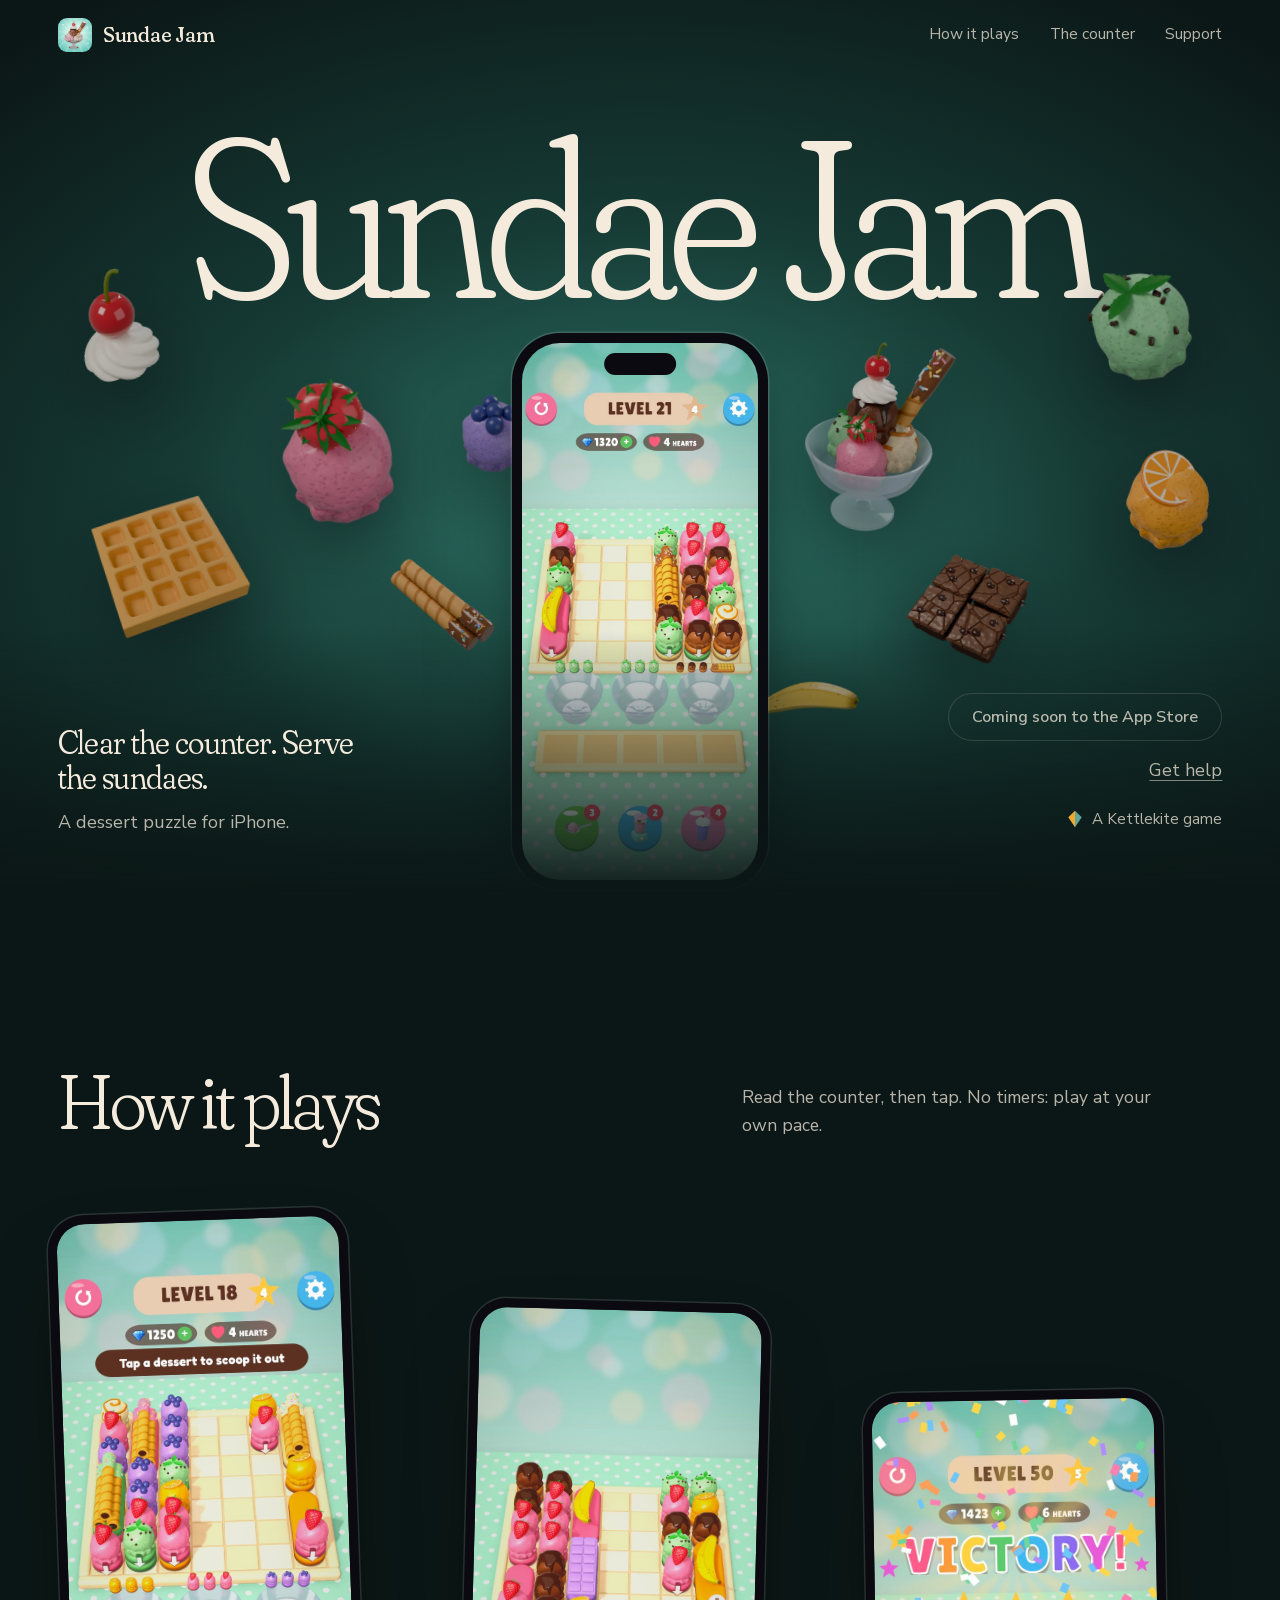
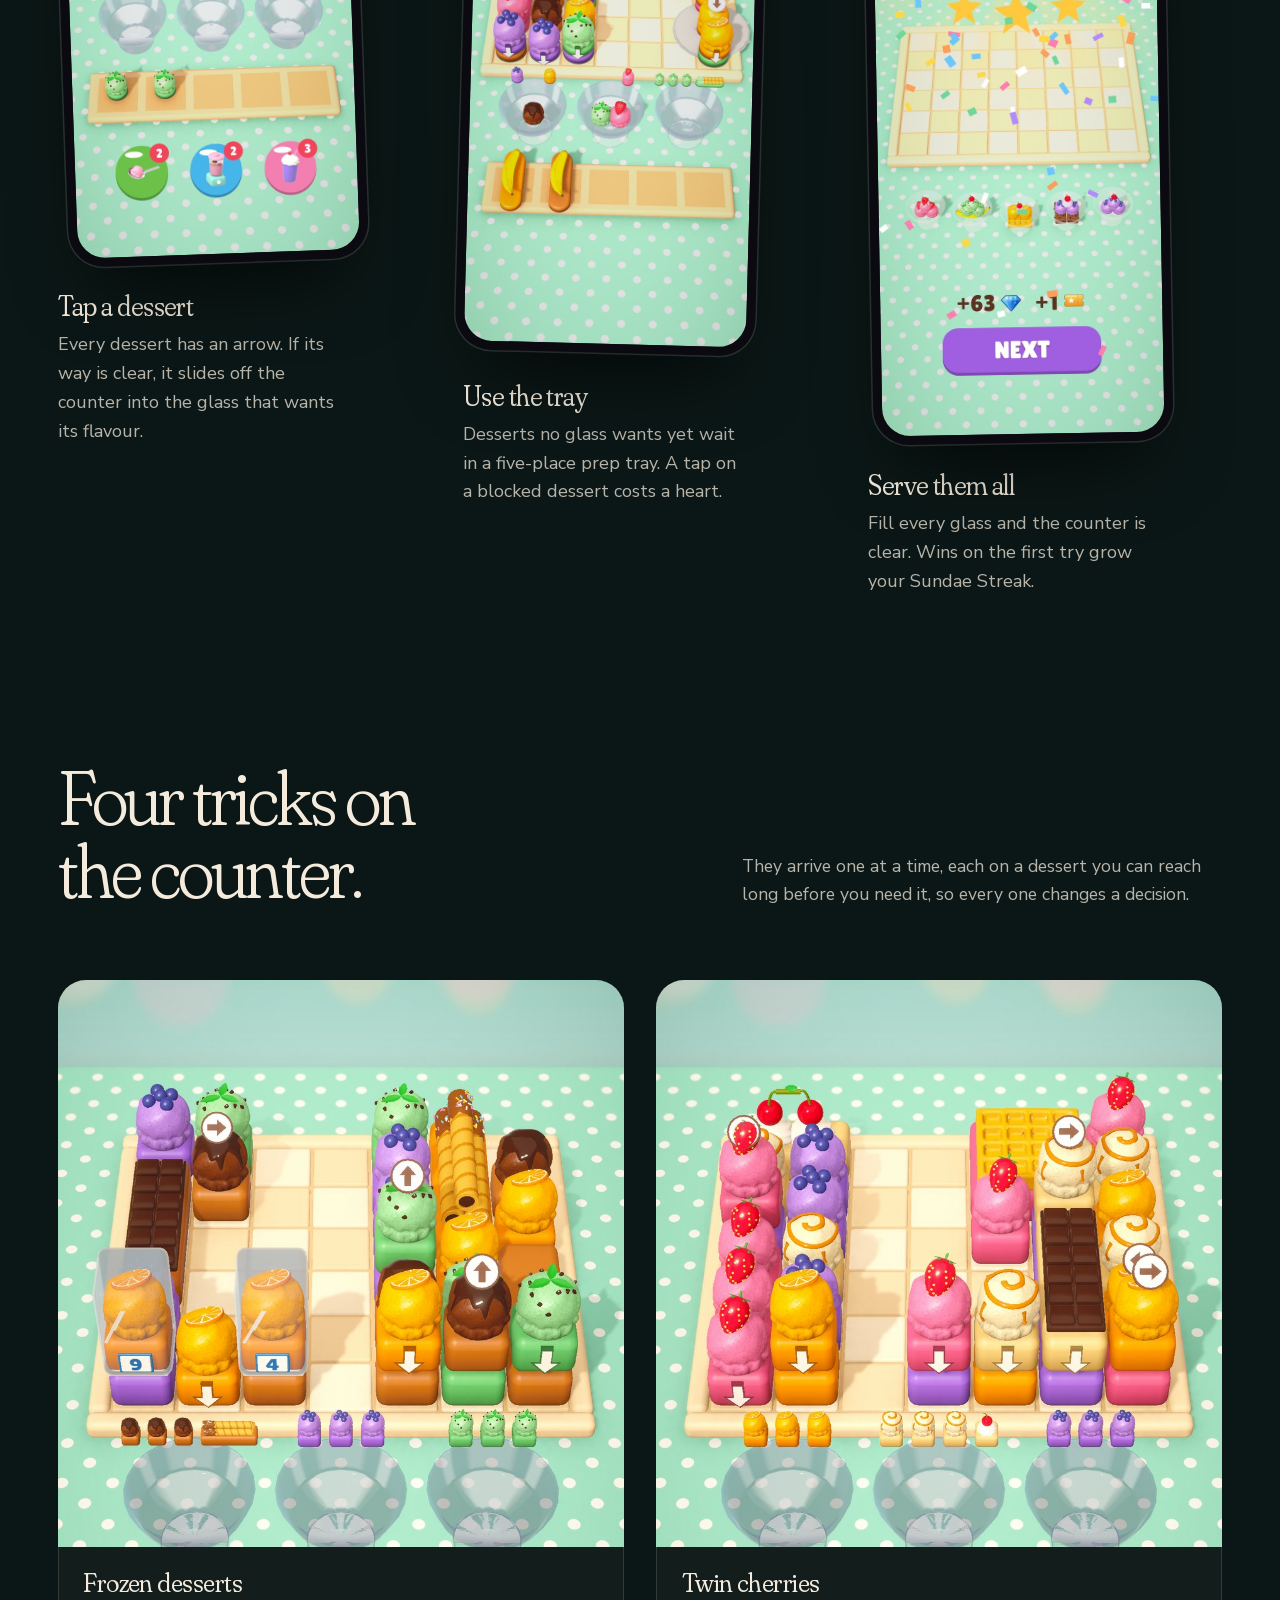
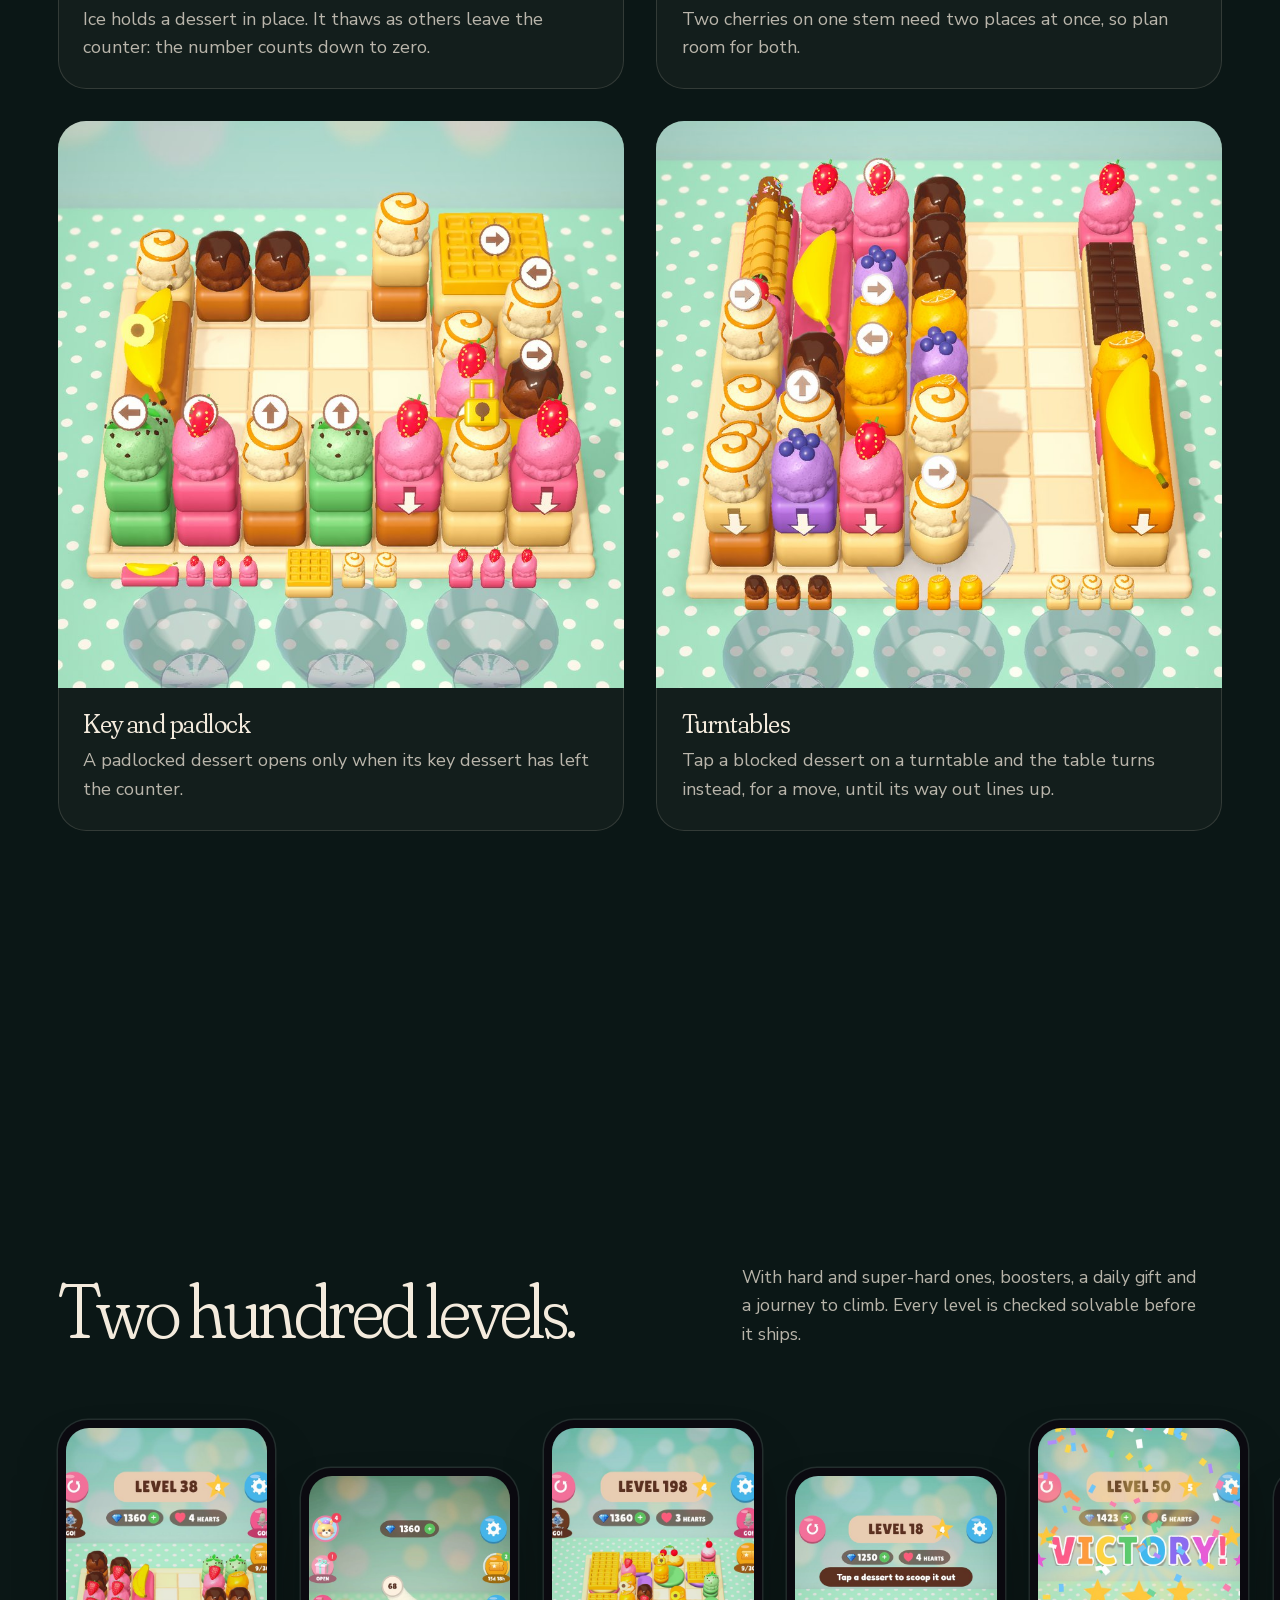
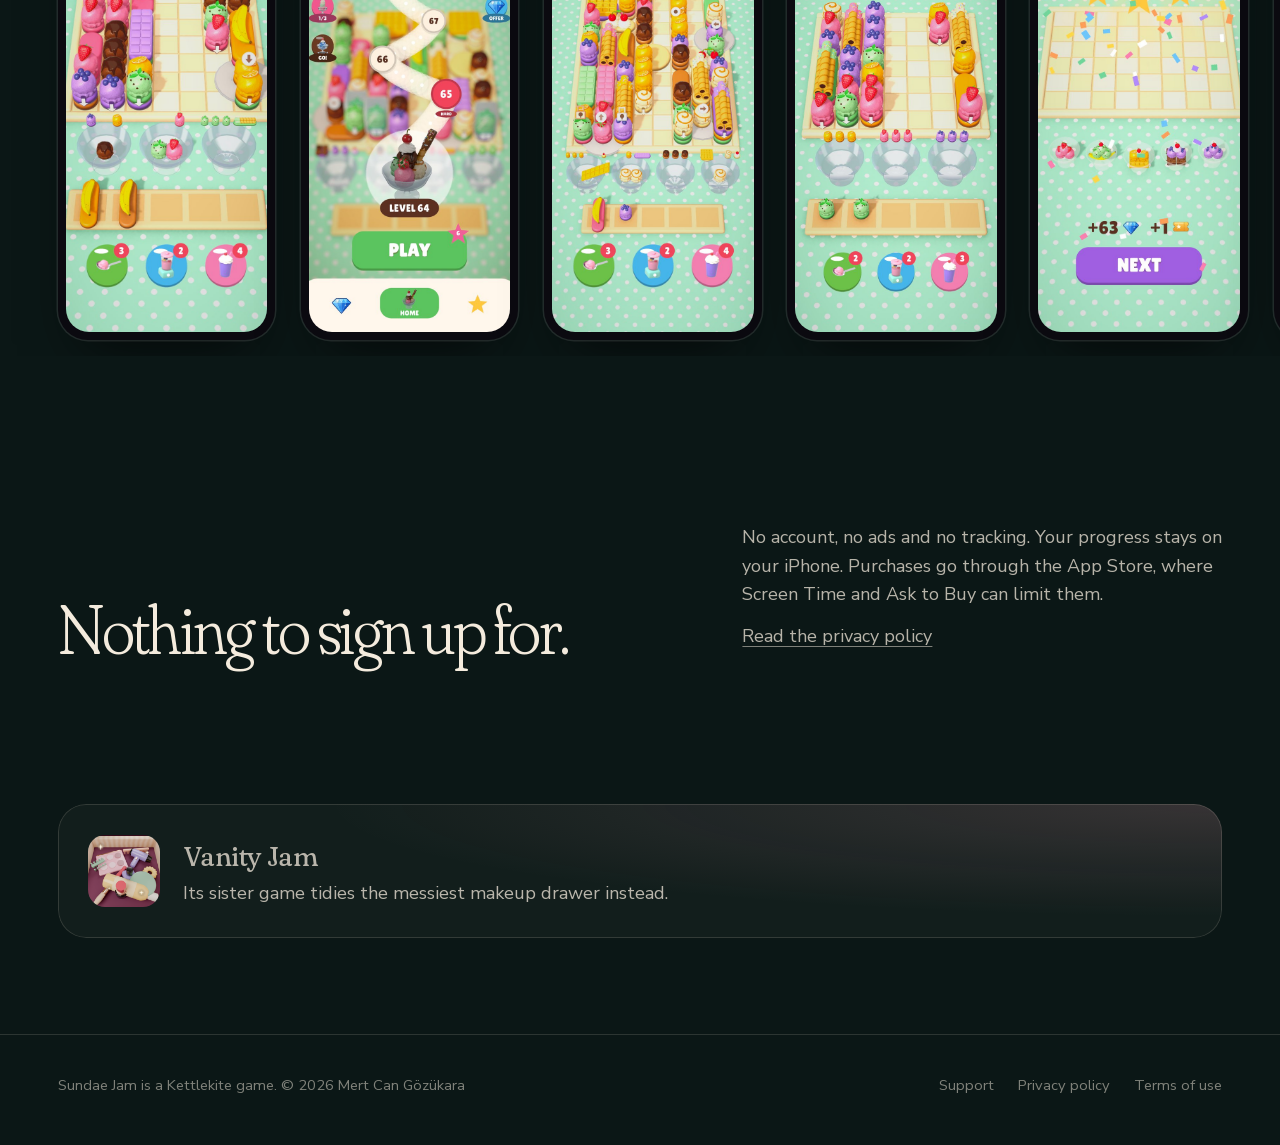
==== commit 6760261e: "Demo film with the game's new playing screen (L21 from start to the victory card); its first frame a" ====
--- a/index.html
+++ b/index.html
@@ -43,7 +43,7 @@
       <img class="float" src="/assets/media/desserts/scoop_orange.webp" alt="" style="--x:88%;--y:50%;--w:6.5%;--d:0.7;--r:-10deg">
       <img class="float" src="/assets/media/desserts/banana.webp" alt="" style="--x:58%;--y:76%;--w:9%;--d:1.2;--r:-22deg">
     </div>
-    <div class="g-device"><div class="phone"><video src="/assets/media/demo.mp4" poster="/assets/media/tap.jpg" autoplay muted loop playsinline aria-label="A level of Sundae Jam being played"></video></div></div>
+    <div class="g-device"><div class="phone"><video src="/assets/media/demo.mp4" poster="/assets/media/demo-poster.jpg" autoplay muted loop playsinline aria-label="A level of Sundae Jam being played"></video></div></div>
     <div class="g-copy wrap">
       <div>
         <p class="g-lede">Clear the counter. Serve the sundaes.</p>
--- a/assets/game.css
+++ b/assets/game.css
@@ -64,8 +64,9 @@
 .trick div { padding: 1.4rem 1.6rem 1.7rem; }
 .trick h3 { font-size: 1.7rem; font-weight: 350; margin-bottom: 0.5rem; letter-spacing: -0.02em; }
 .trick p { color: var(--ivory-2); margin: 0; }
-.orders { display: flex; align-items: flex-end; justify-content: center; gap: clamp(0.4rem, 2vw, 2.2rem); flex-wrap: wrap; margin-top: clamp(3rem, 7vw, 5rem); }
-.orders img { height: clamp(70px, 9vw, 150px); width: auto; filter: drop-shadow(0 18px 22px rgba(0, 0, 0, 0.4)); }
+/* one row on wide screens: wide desserts (a banana, a chocolate bar) shrink with the rest rather than wrap */
+.orders { display: flex; align-items: flex-end; justify-content: center; gap: clamp(0.4rem, 2vw, 2.2rem); margin-top: clamp(3rem, 7vw, 5rem); }
+.orders img { flex: 0 1 auto; min-width: 0; height: auto; max-height: clamp(70px, 9vw, 150px); filter: drop-shadow(0 18px 22px rgba(0, 0, 0, 0.4)); }
 .orders img:nth-child(odd) { transform: translateY(-0.8rem) rotate(-6deg); }
 .orders img:nth-child(even) { transform: rotate(5deg); }
 
@@ -87,6 +88,8 @@
 .sister span { color: var(--ivory-2); }
 
 @media (max-width: 860px) {
+  .orders { flex-wrap: wrap; }
+  .orders img { flex: none; height: clamp(70px, 9vw, 150px); max-height: none; }
   .g-name { top: 5.2rem; font-size: 19vw; }
   .g-device { top: 9.6rem; }
   .g-device .phone { width: min(52vw, 230px); }
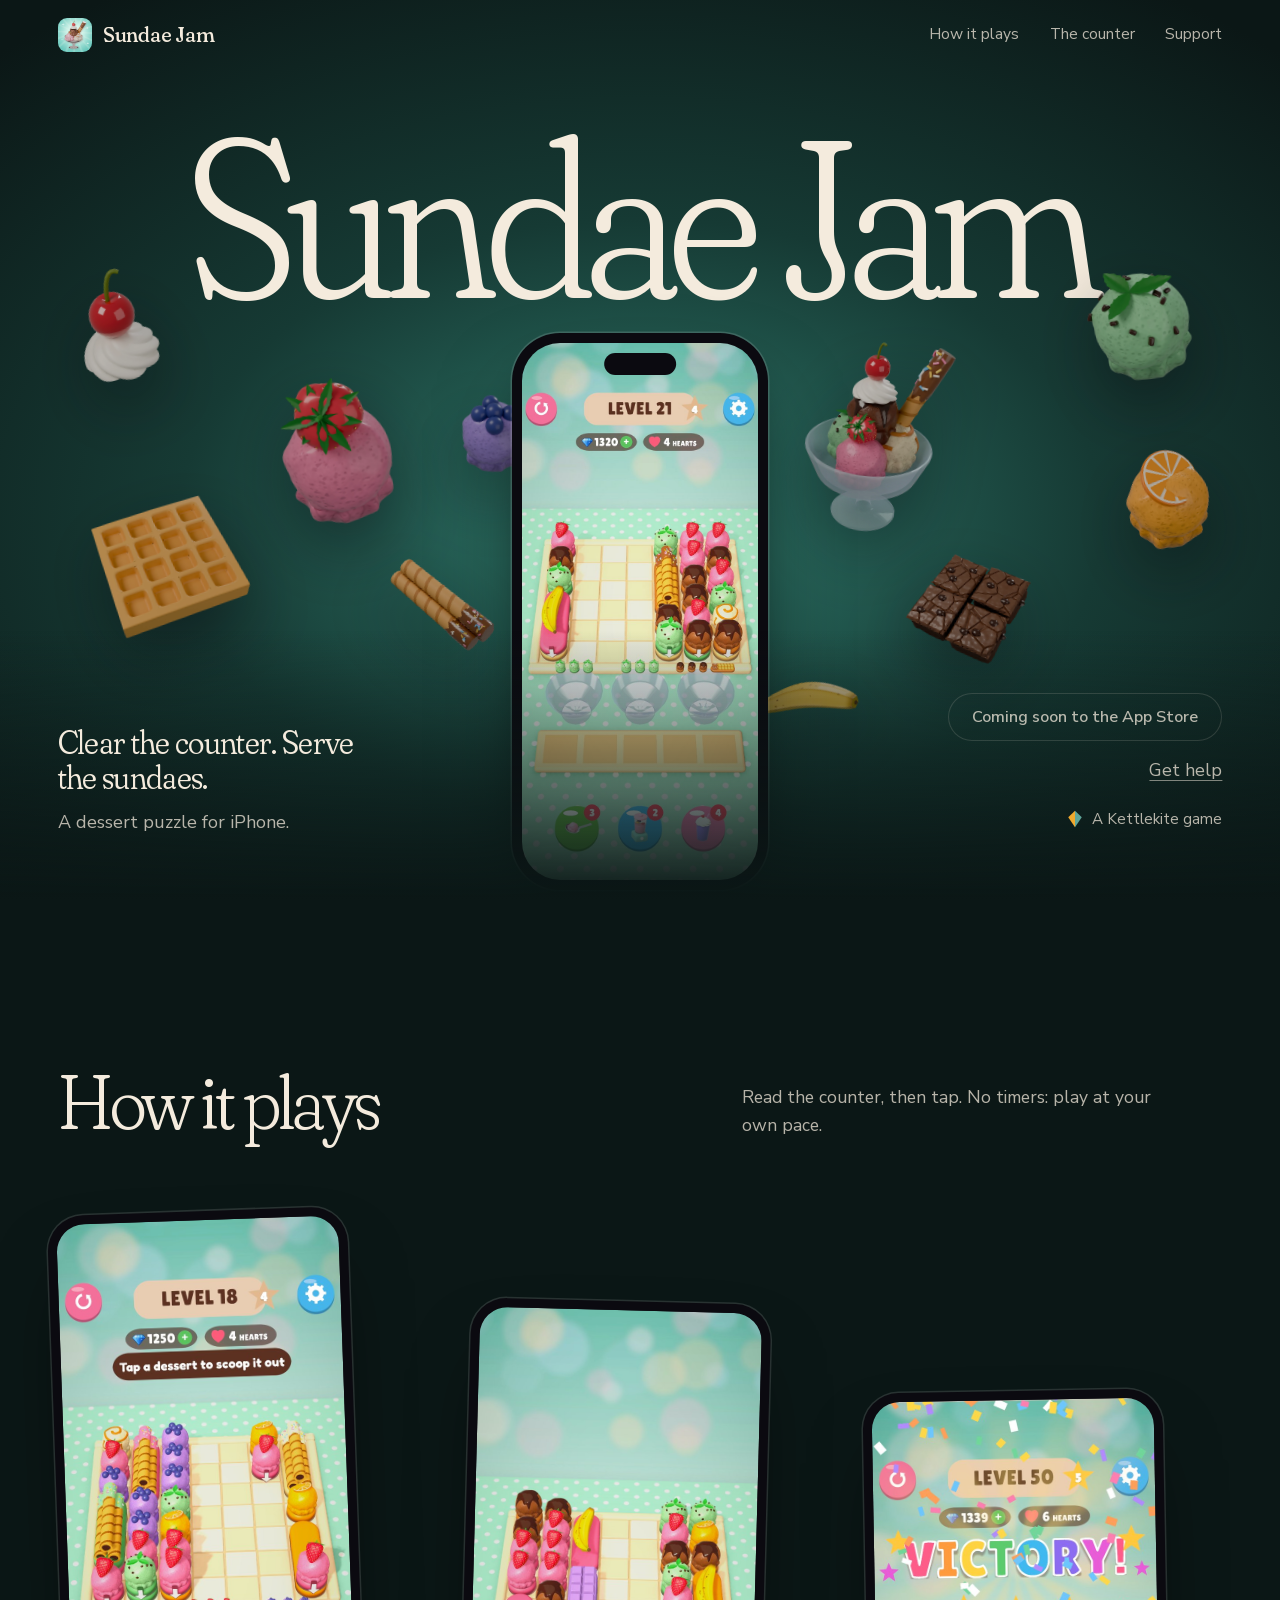
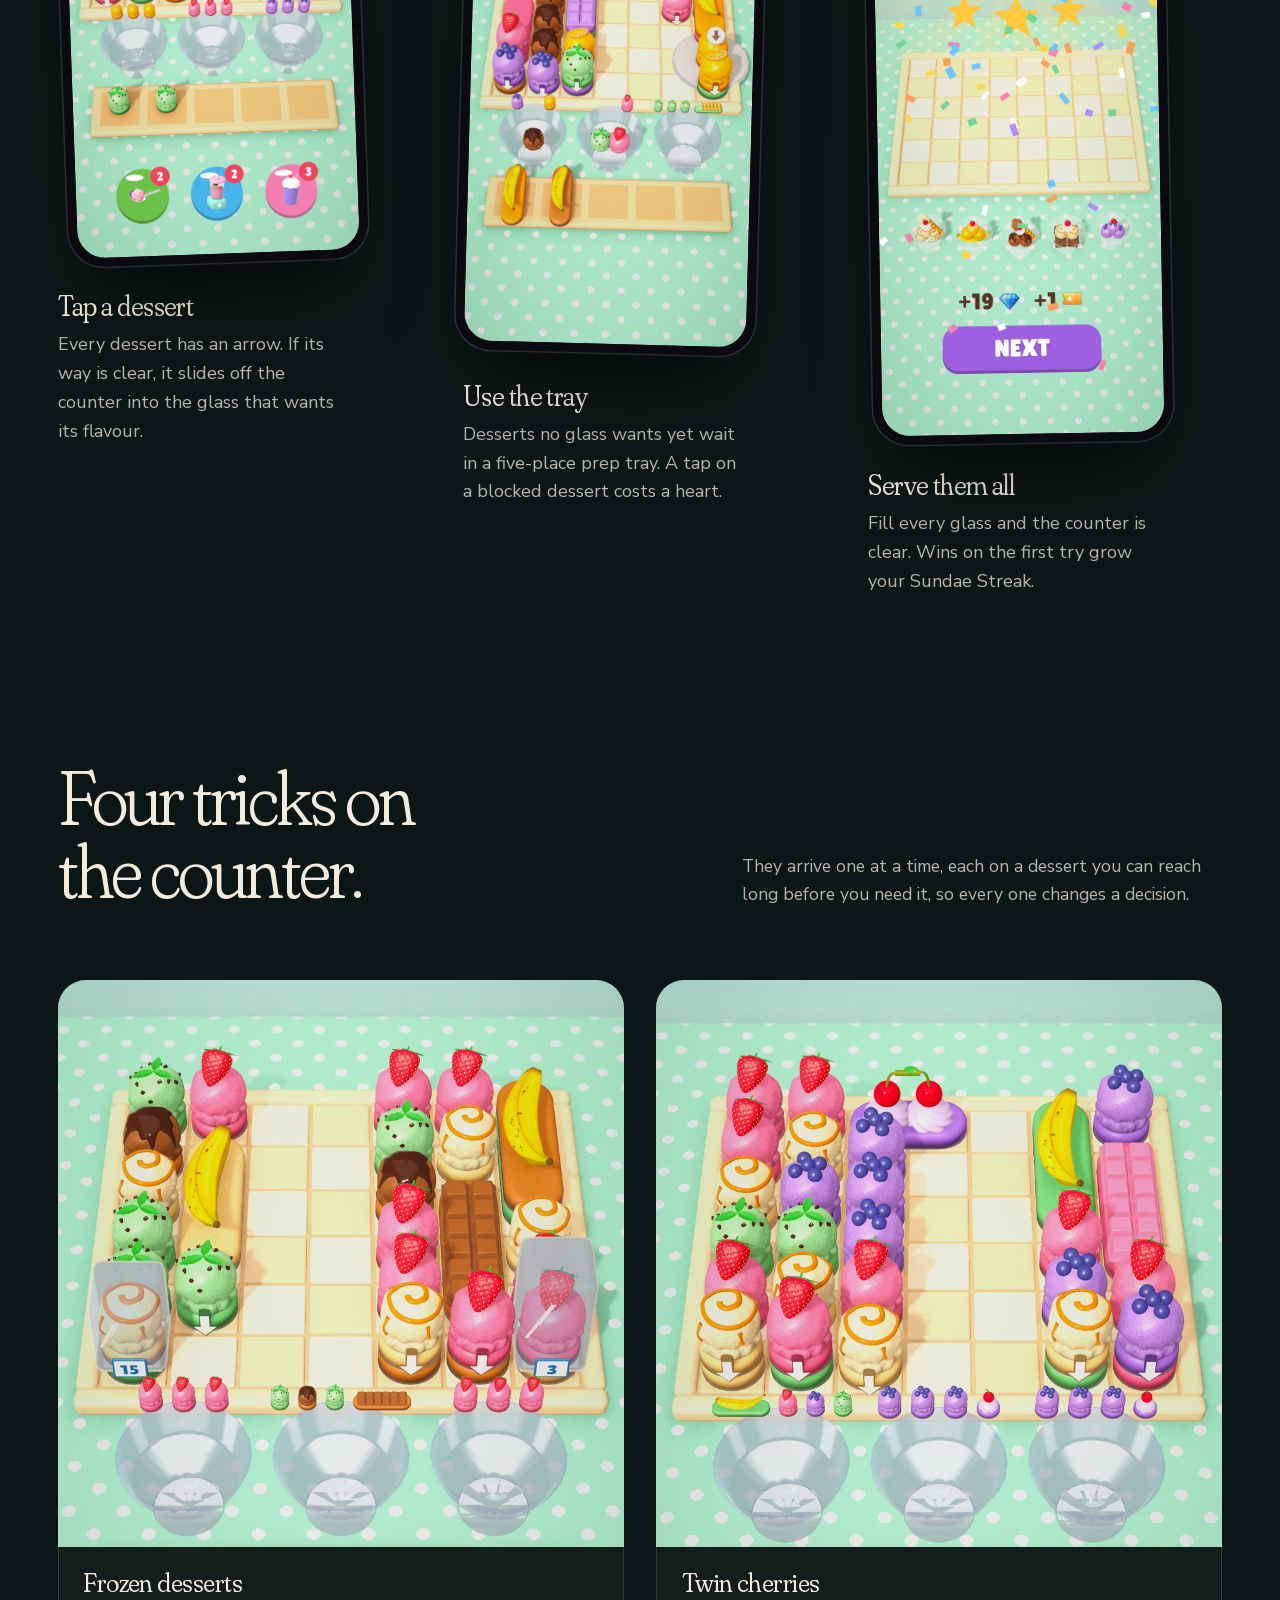
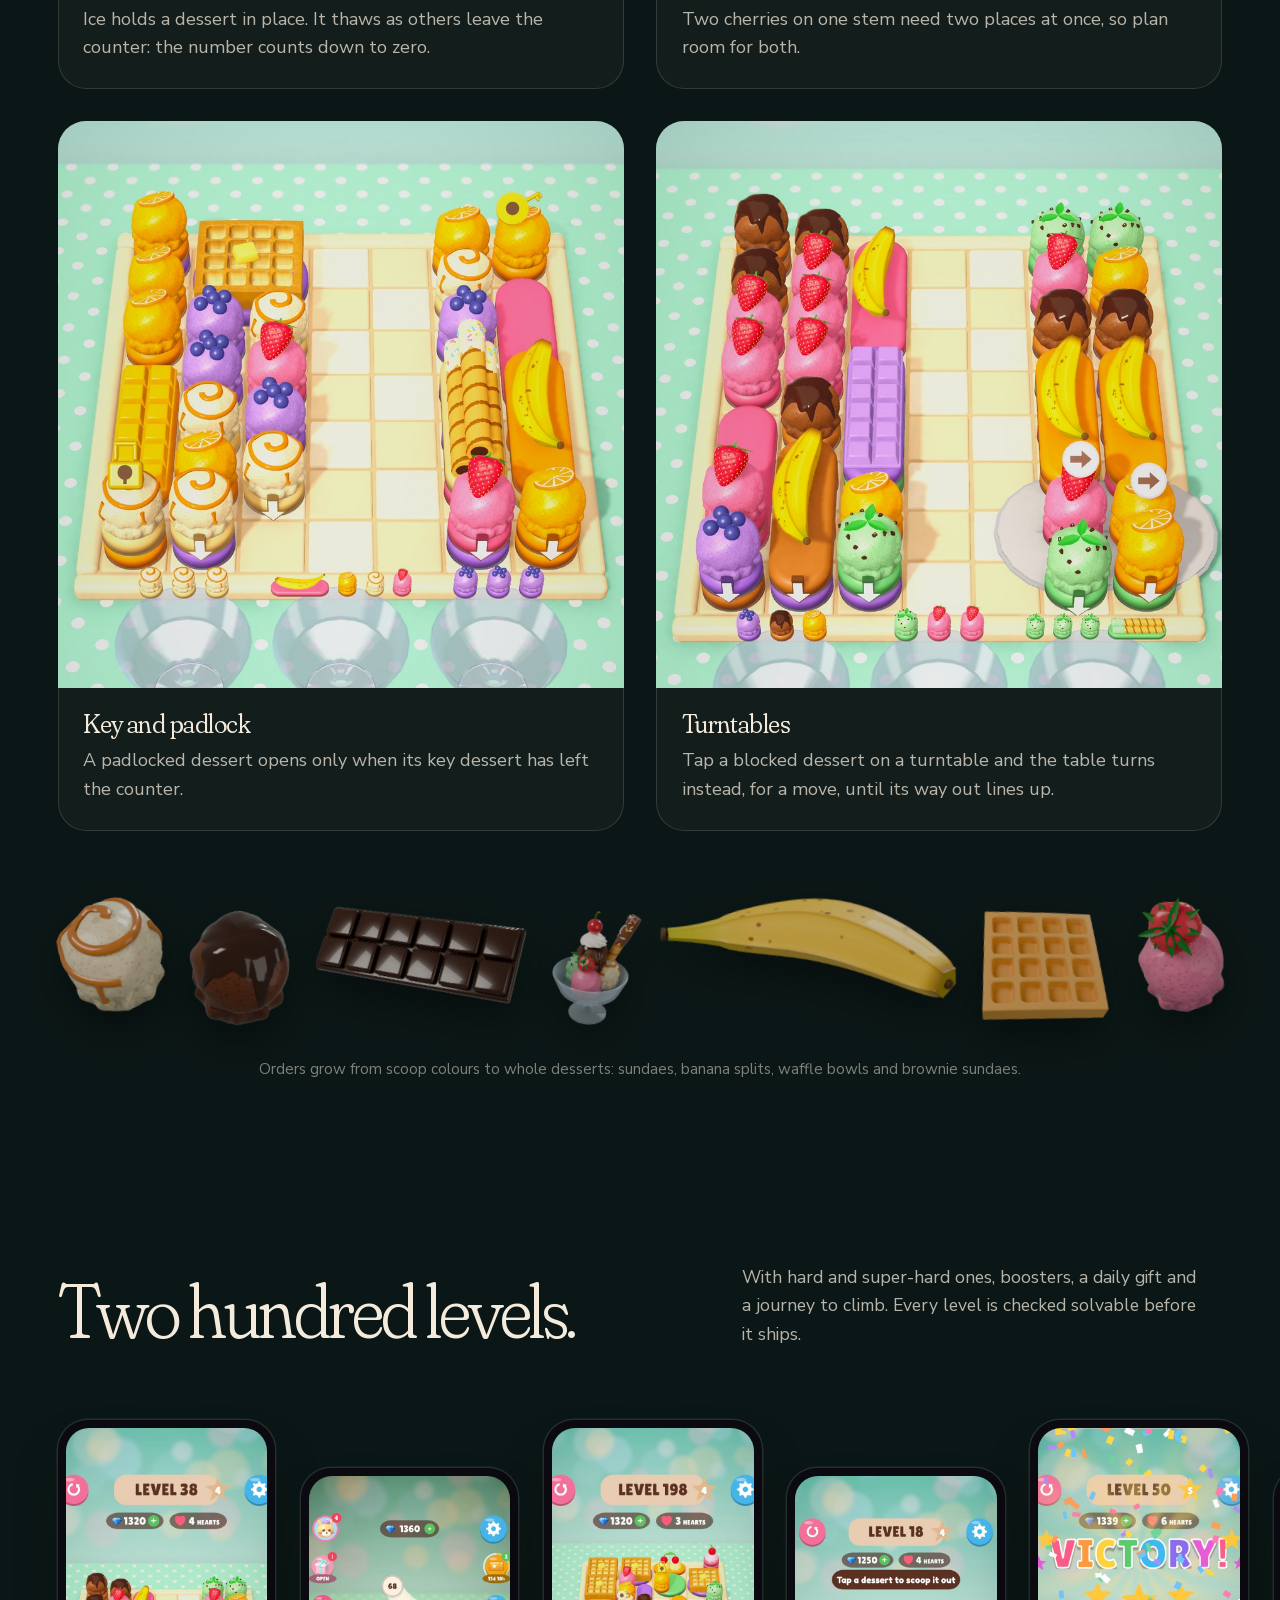
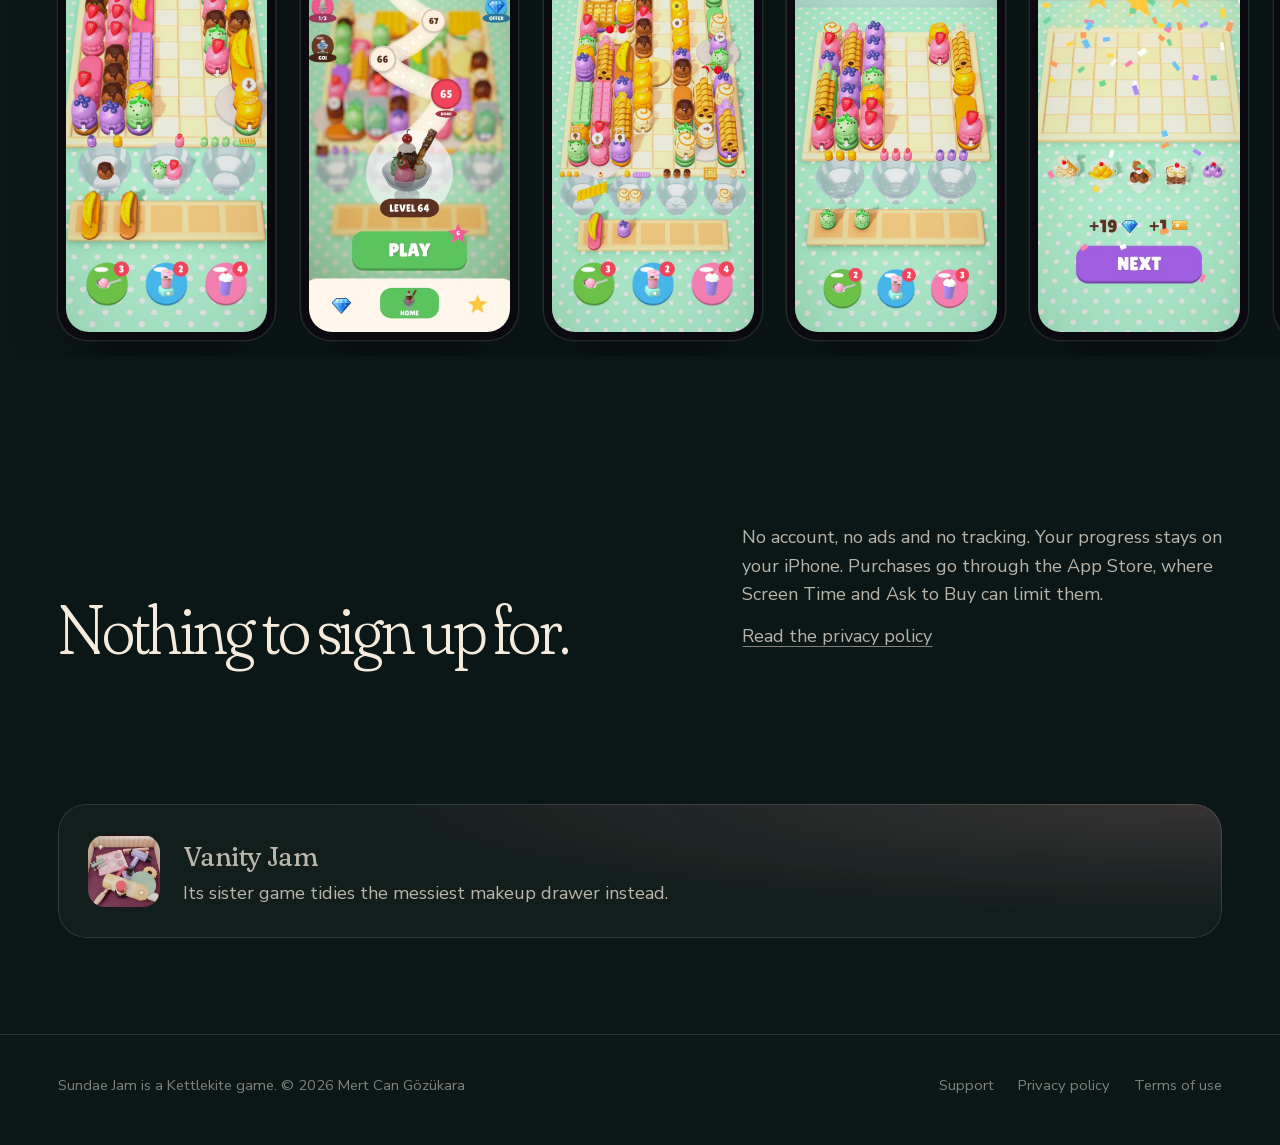
==== commit 1e4093b4: "Page pictures with the game's new playing screen: the beats, the four counter tricks, the level stri" ====
--- a/index.html
+++ b/index.html
@@ -78,9 +78,9 @@
       <p>They arrive one at a time, each on a dessert you can reach long before you need it, so every one changes a decision.</p>
     </div>
     <div class="tricks">
-      <article class="trick rise"><img src="/assets/media/mech-frozen.jpg" alt="Two desserts in blocks of ice marked 9 and 4." loading="lazy">
+      <article class="trick rise"><img src="/assets/media/mech-frozen.jpg" alt="Two desserts in blocks of ice marked 15 and 3." loading="lazy">
         <div><h3>Frozen desserts</h3><p>Ice holds a dessert in place. It thaws as others leave the counter: the number counts down to zero.</p></div></article>
-      <article class="trick rise"><img src="/assets/media/mech-twins.jpg" alt="A pair of cherries on one stem sitting on a scoop." loading="lazy">
+      <article class="trick rise"><img src="/assets/media/mech-twins.jpg" alt="A pair of cherries on one stem, each on a swirl of cream." loading="lazy">
         <div><h3>Twin cherries</h3><p>Two cherries on one stem need two places at once, so plan room for both.</p></div></article>
       <article class="trick rise"><img src="/assets/media/mech-padlock.jpg" alt="A padlocked dessert among scoops and a banana." loading="lazy">
         <div><h3>Key and padlock</h3><p>A padlocked dessert opens only when its key dessert has left the counter.</p></div></article>
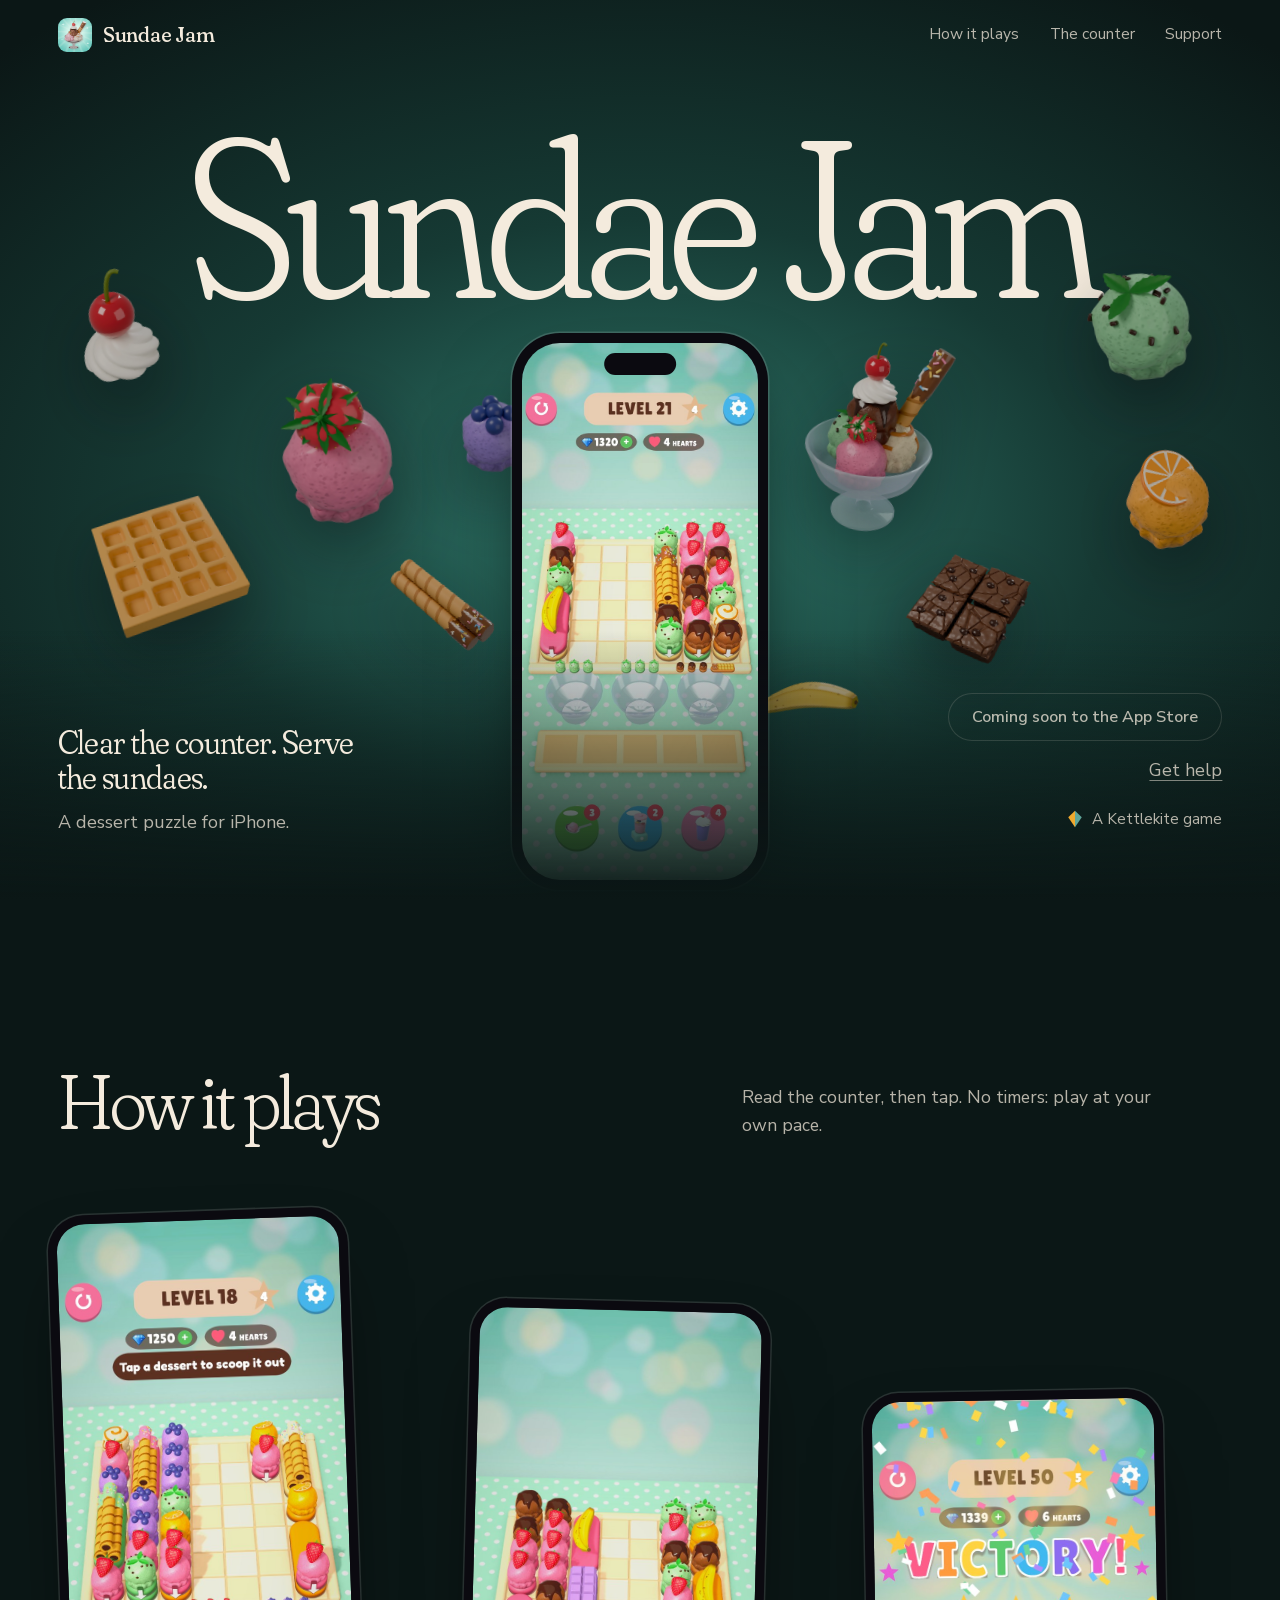
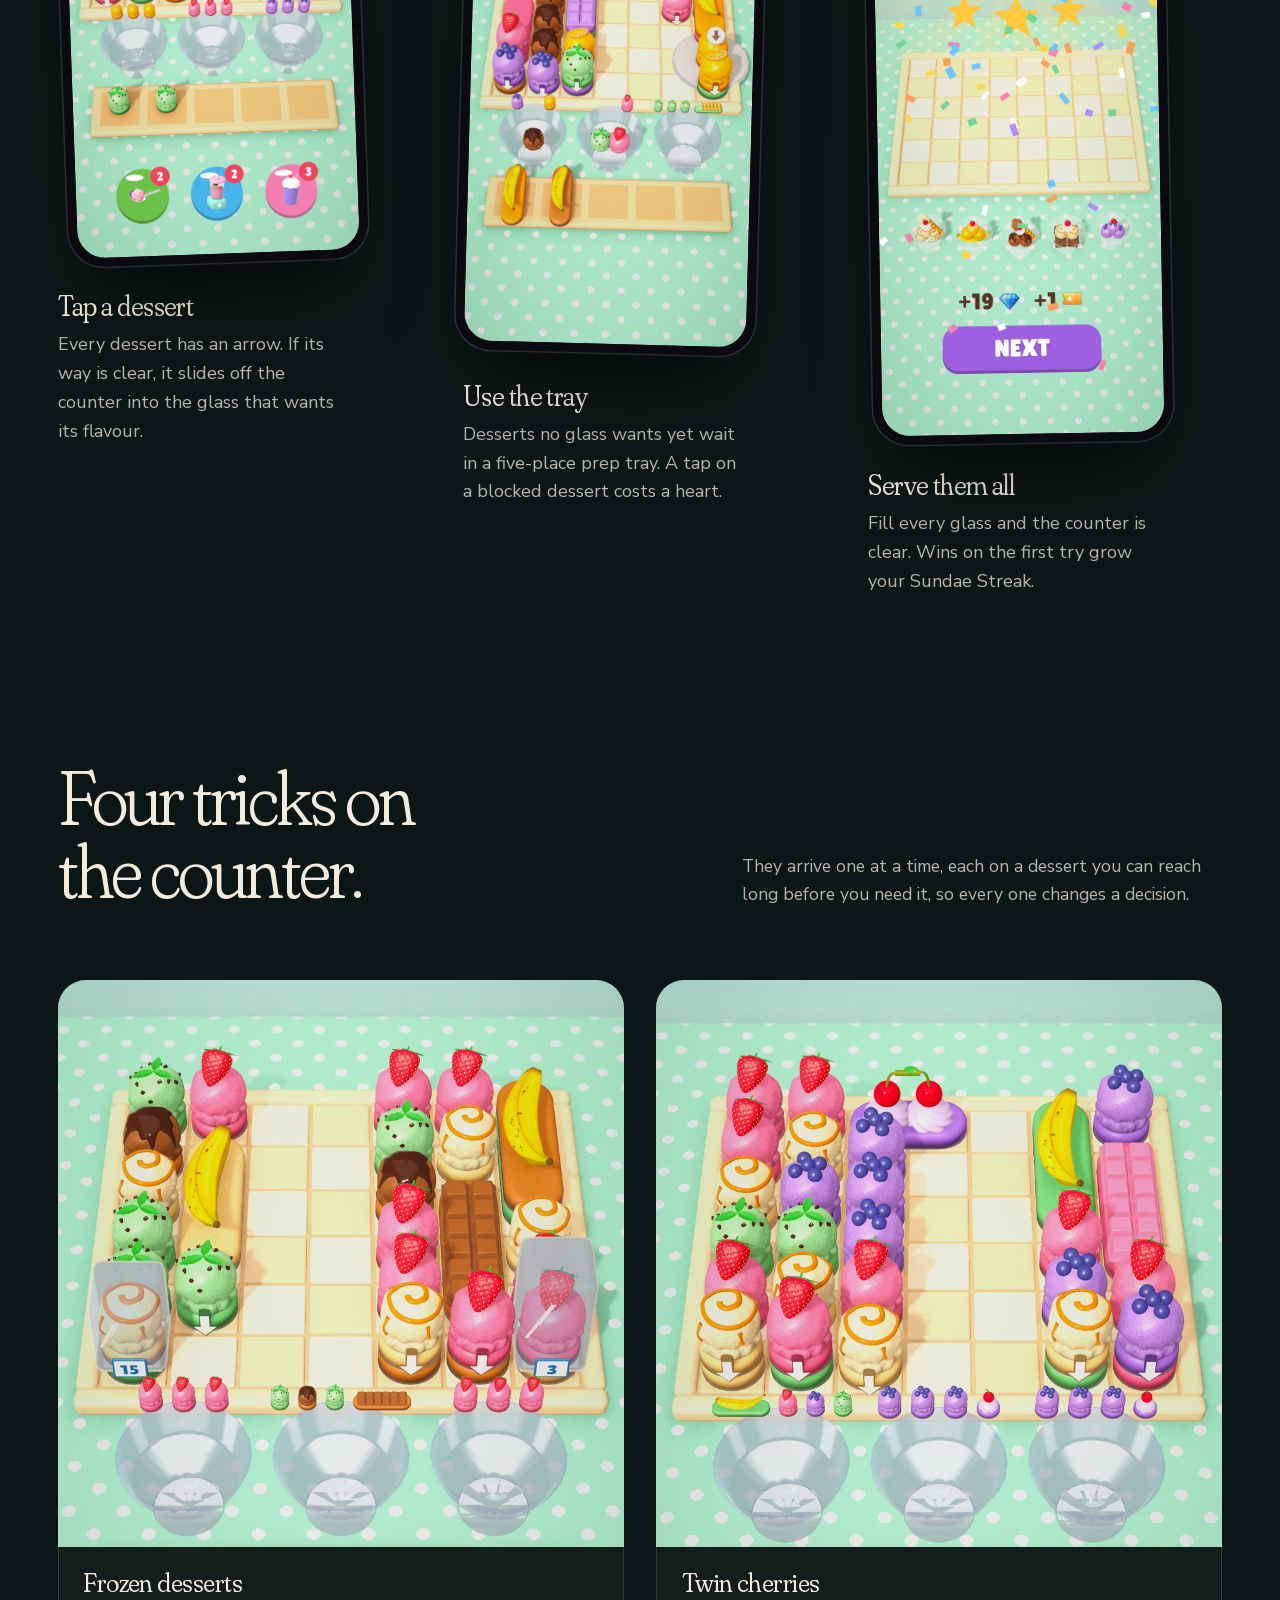
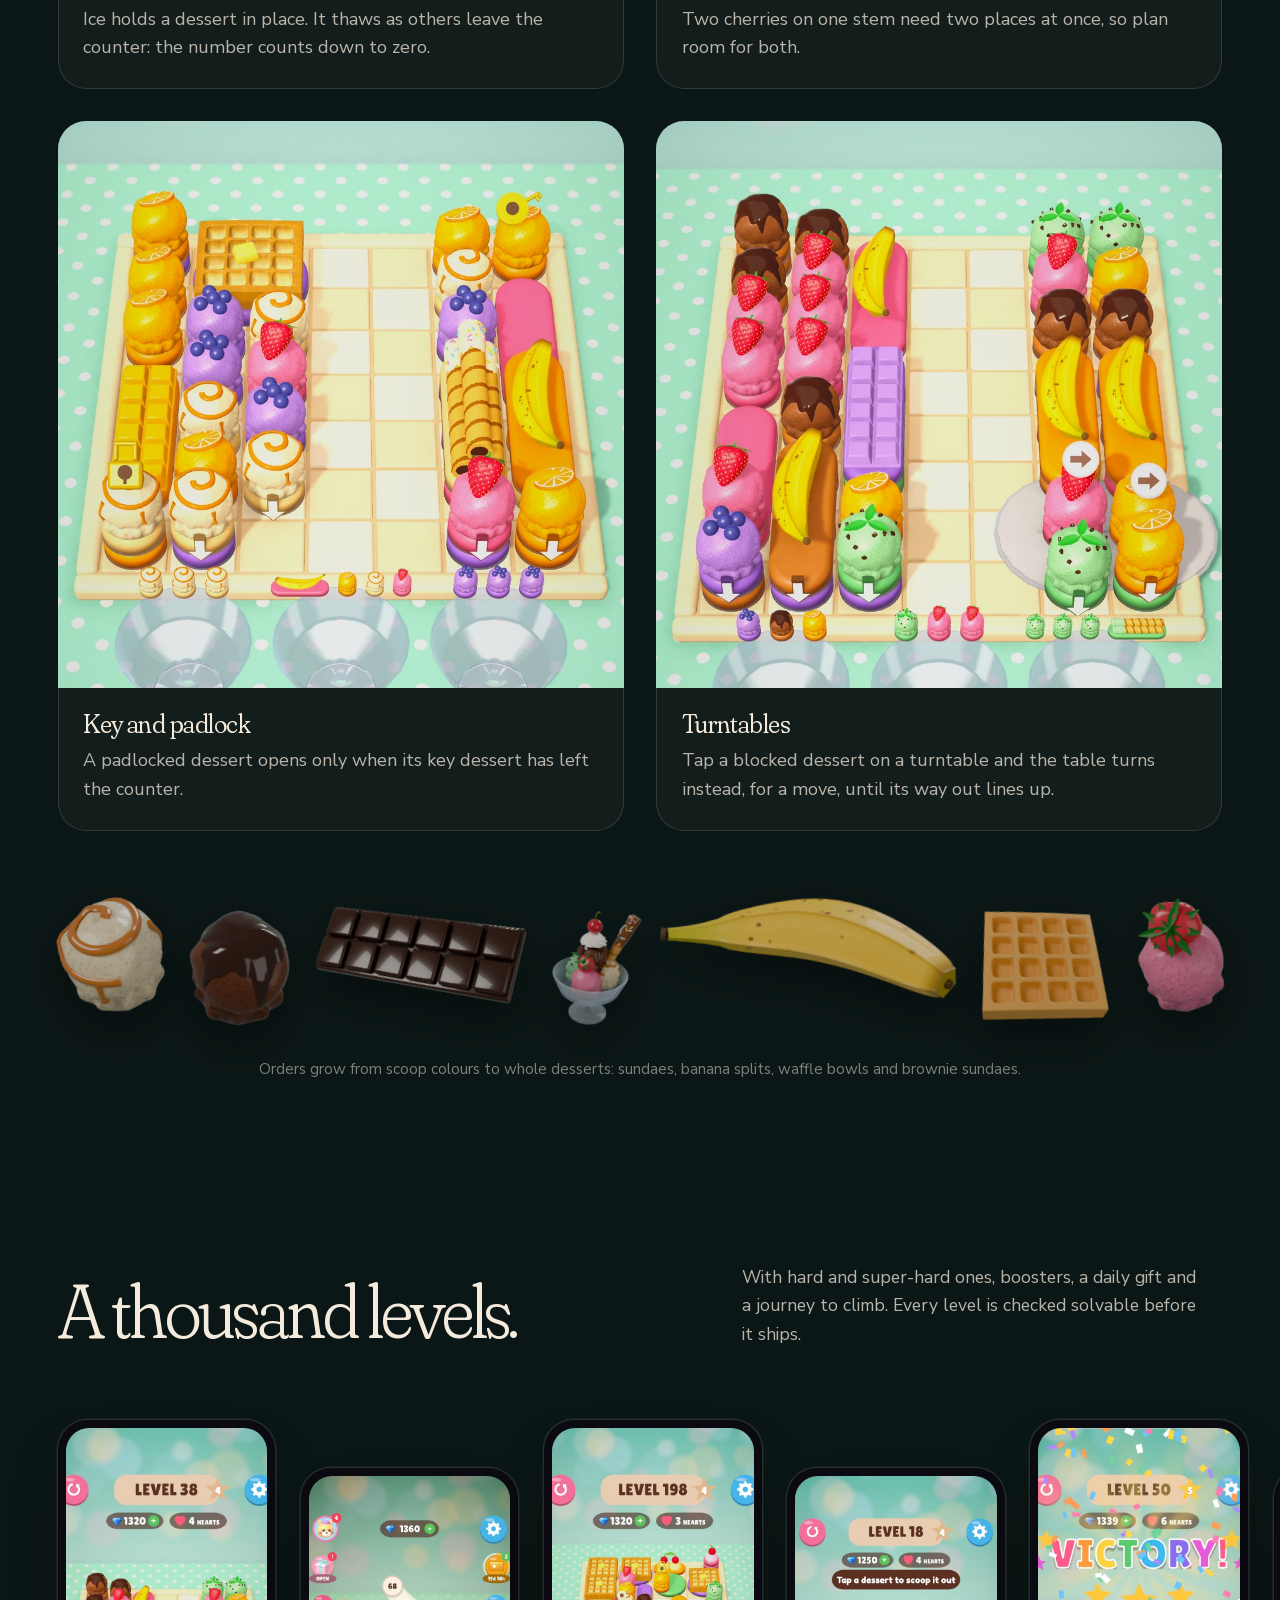
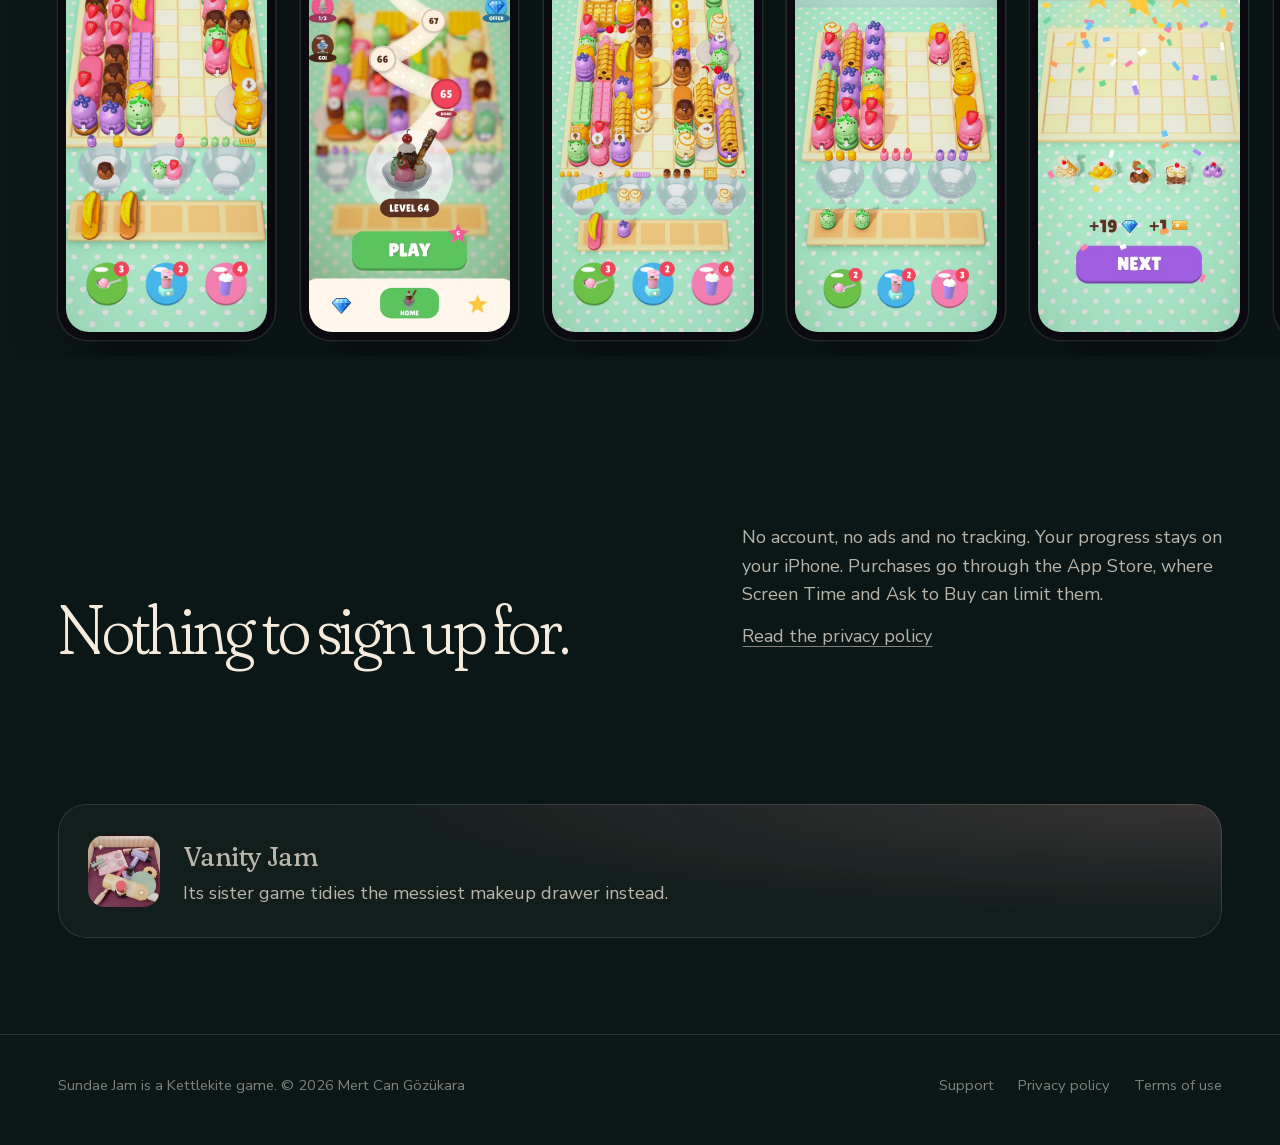
==== commit ca179c4c: "Levels heading: a thousand levels, as the game now has Co-Authored-By: Claude Opus 5.5 <noreply@anth" ====
--- a/index.html
+++ b/index.html
@@ -102,7 +102,7 @@
   <section class="g-section levels" id="levels" aria-labelledby="levels-title">
     <div class="wrap">
       <div class="g-head rise">
-        <h2 id="levels-title">Two hundred levels.</h2>
+        <h2 id="levels-title">A thousand levels.</h2>
         <p>With hard and super-hard ones, boosters, a daily gift and a journey to climb. Every level is checked solvable before it ships.</p>
       </div>
     </div>
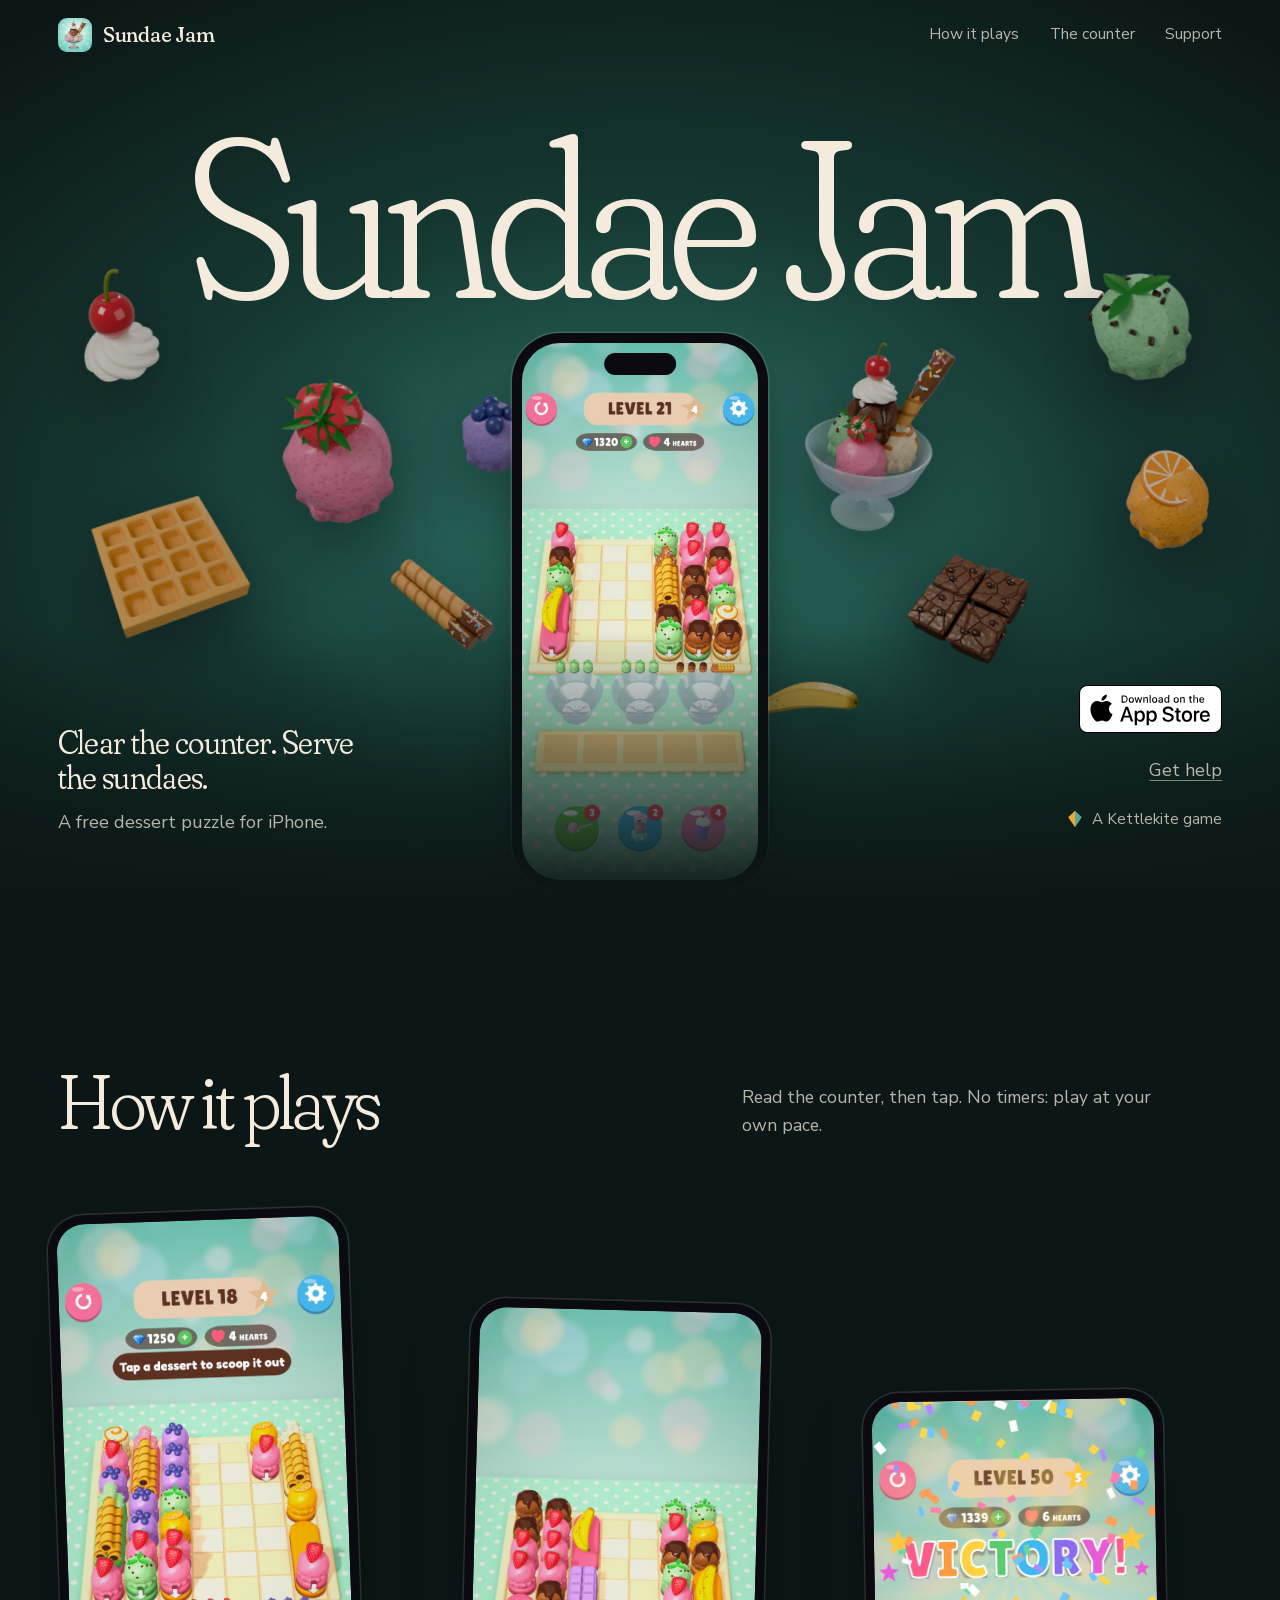
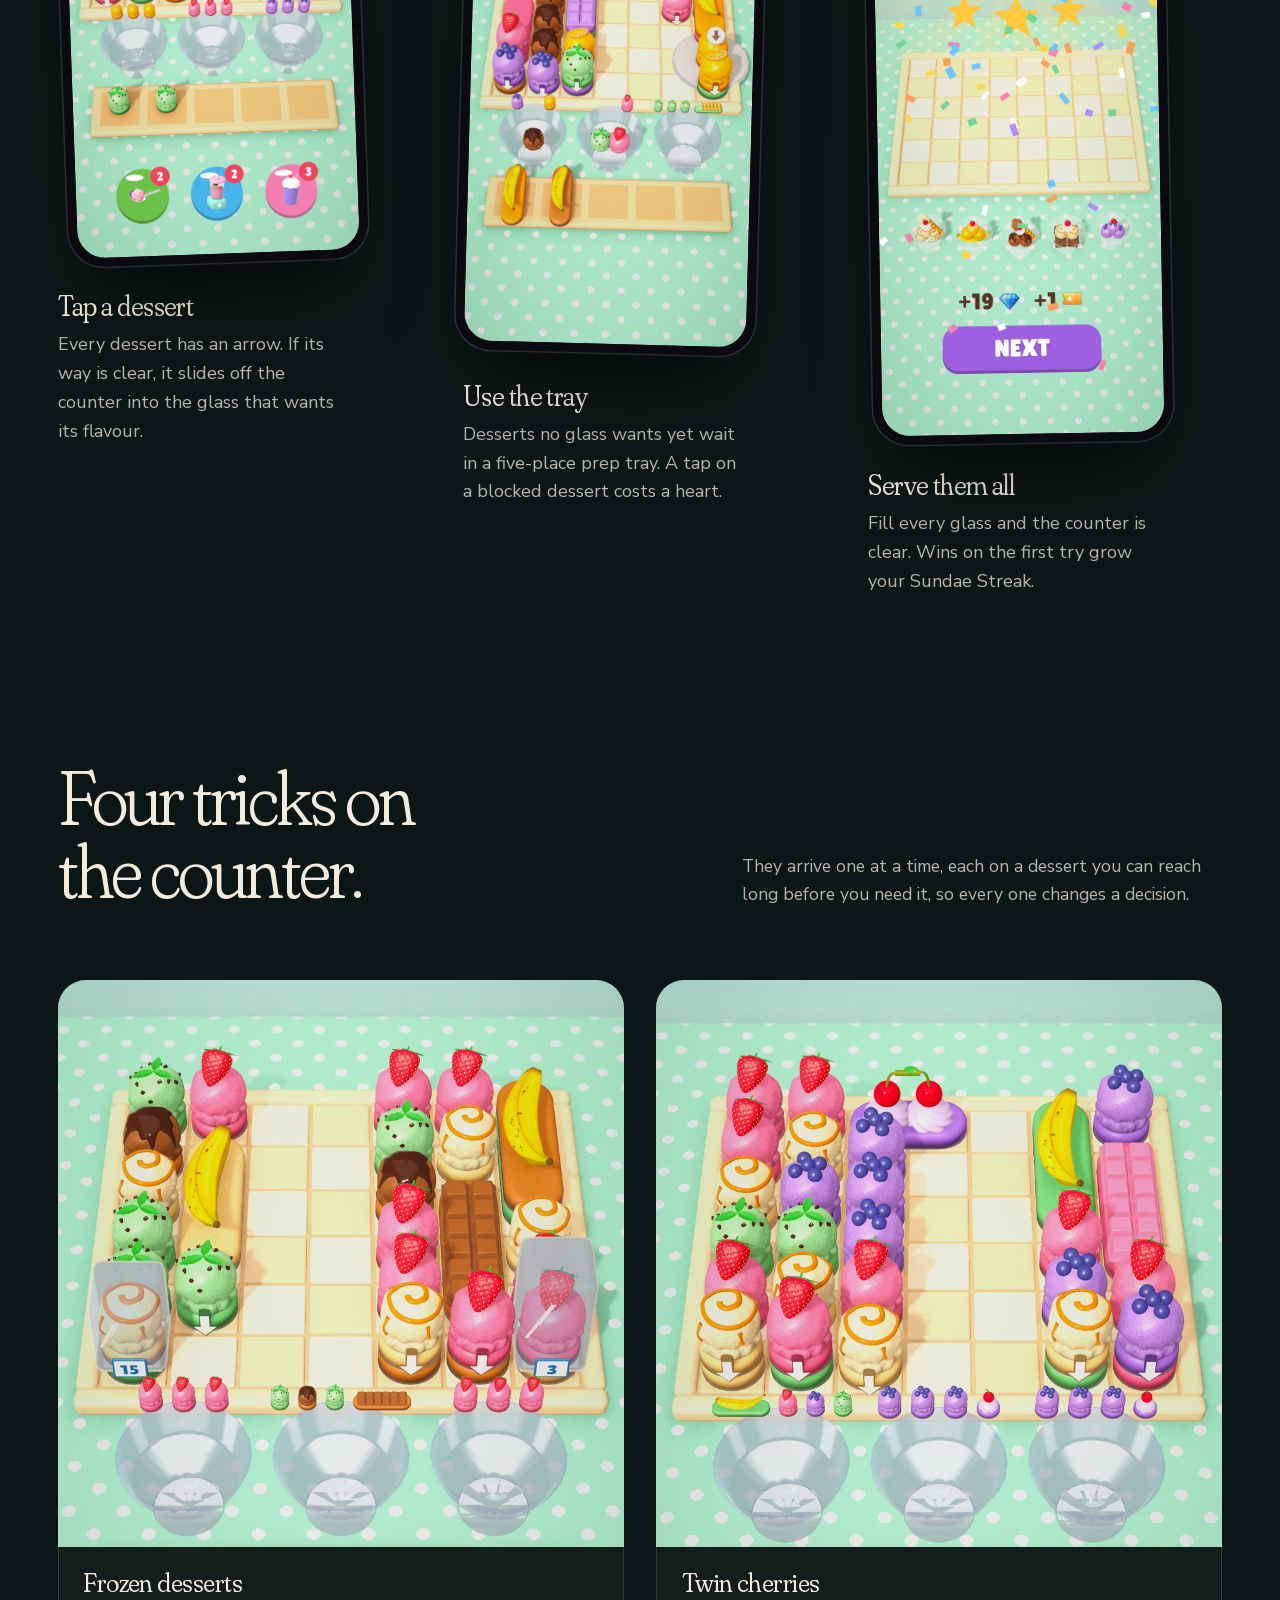
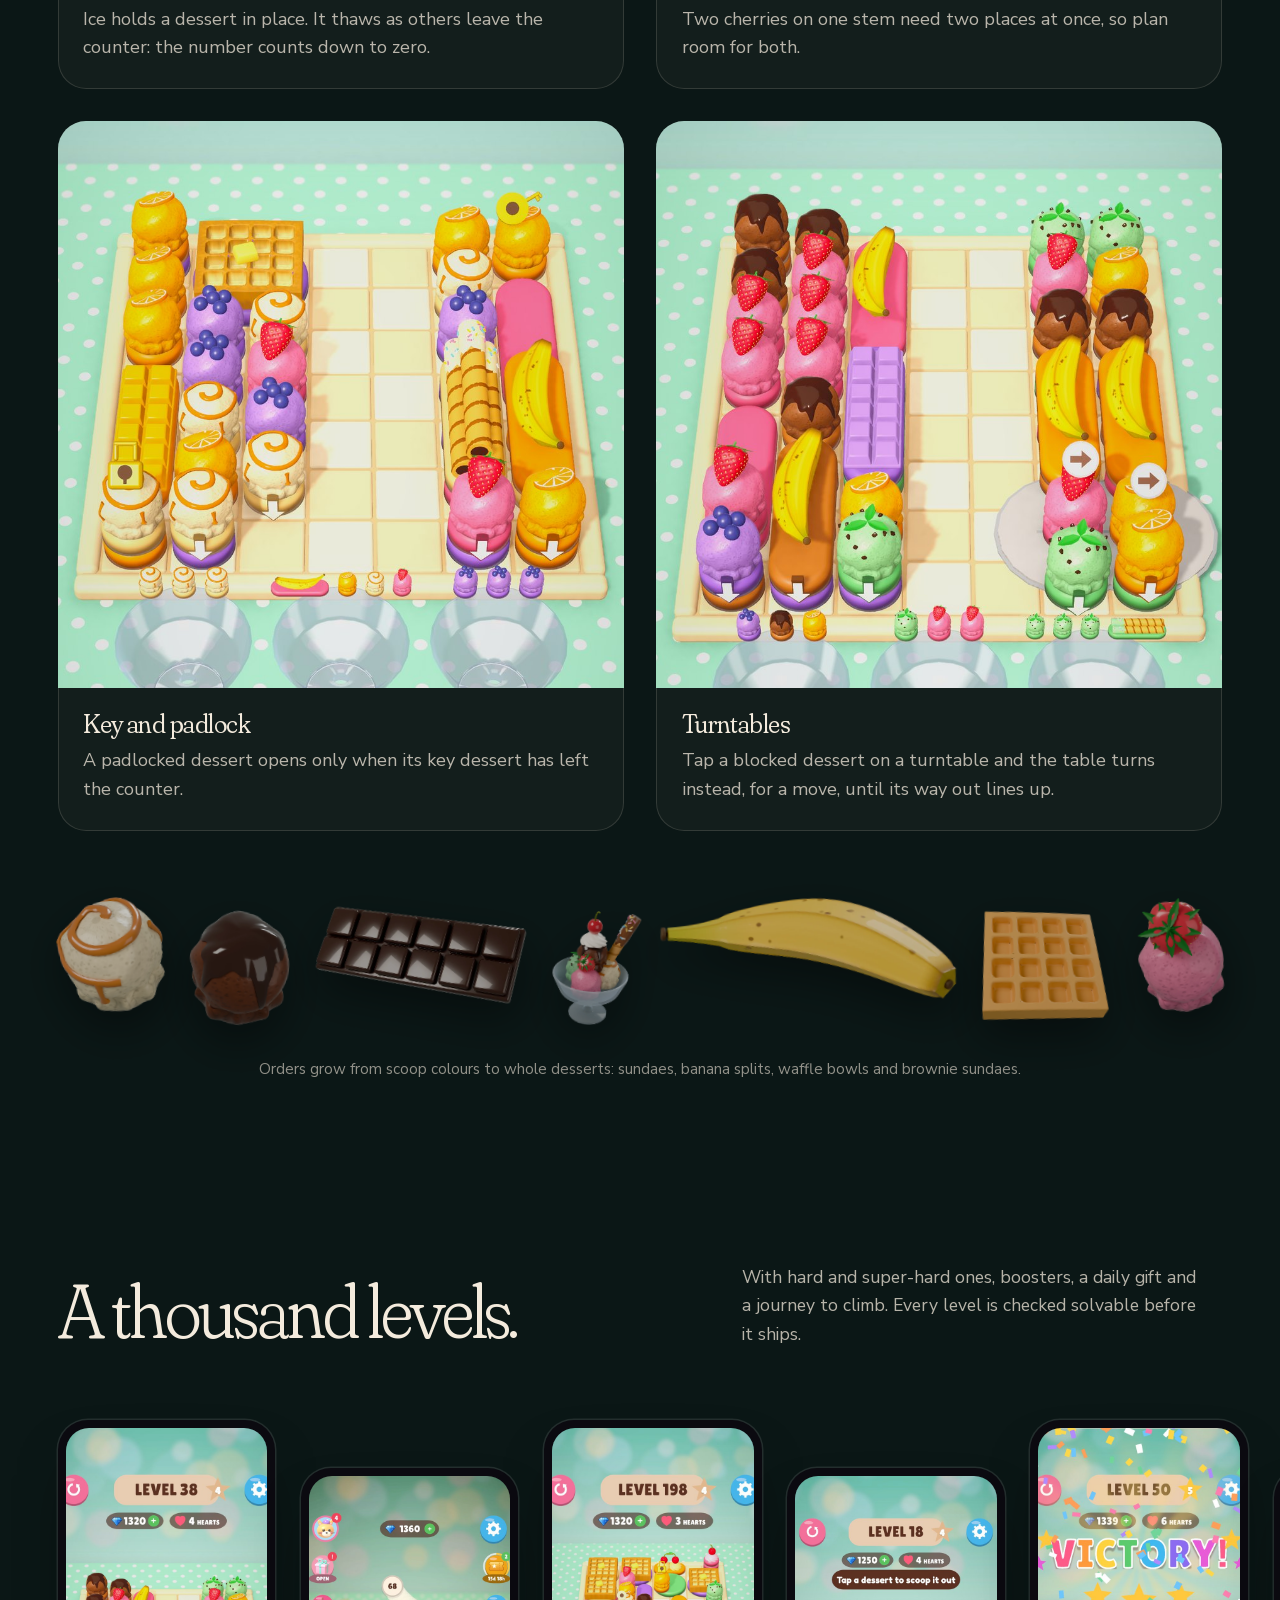
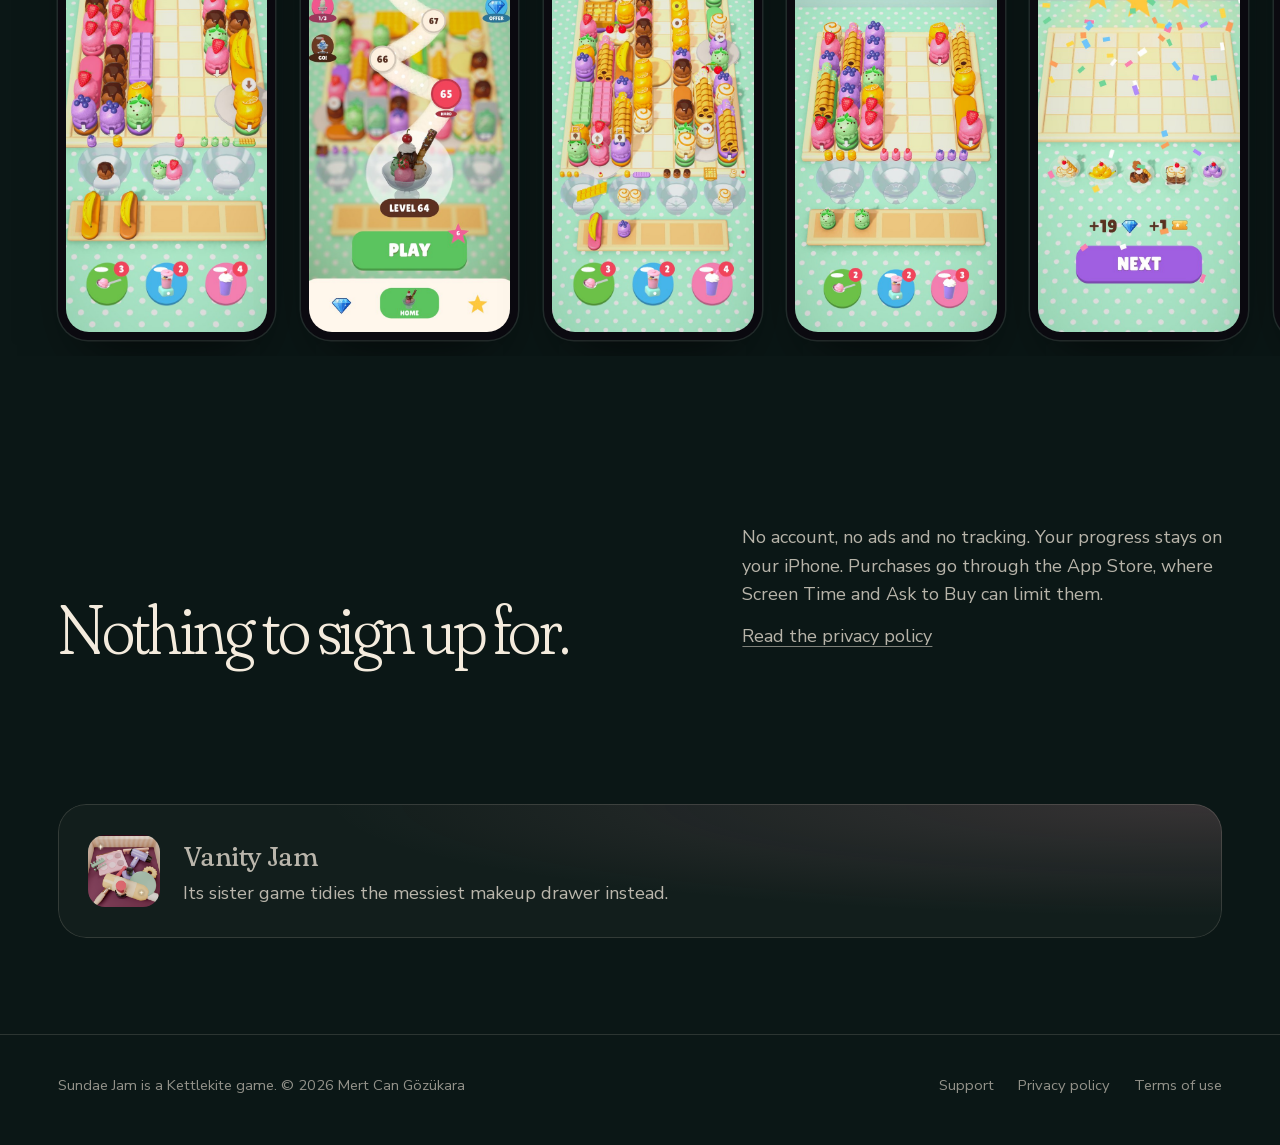
==== commit d1bf3ce3: "Sundae Jam is out: Apple's App Store badge in the hero instead of "coming soon", the Smart App Banne" ====
--- a/index.html
+++ b/index.html
@@ -4,10 +4,15 @@
 <meta charset="utf-8">
 <meta name="viewport" content="width=device-width, initial-scale=1, viewport-fit=cover">
 <title>Sundae Jam</title>
-<meta name="description" content="Clear the counter, serve the sundaes: a dessert puzzle for iPhone, by Kettlekite.">
+<meta name="description" content="Clear the counter, serve the sundaes: a dessert puzzle for iPhone, by Kettlekite. Free on the App Store.">
+<meta name="apple-itunes-app" content="app-id=6824275538">
 <meta name="theme-color" content="#0b1716">
+<link rel="canonical" href="https://sundaejam.kettlekite.com/">
+<meta property="og:type" content="website">
+<meta property="og:url" content="https://sundaejam.kettlekite.com/">
+<meta property="og:site_name" content="Kettlekite">
 <meta property="og:title" content="Sundae Jam">
-<meta property="og:description" content="Clear the counter, serve the sundaes: a dessert puzzle for iPhone.">
+<meta property="og:description" content="Clear the counter, serve the sundaes: a dessert puzzle for iPhone. Free on the App Store.">
 <meta property="og:image" content="https://sundaejam.kettlekite.com/assets/media/og.jpg">
 <meta name="twitter:card" content="summary_large_image">
 <link rel="icon" href="/assets/icon.png" type="image/png">
@@ -17,10 +22,33 @@
 <link rel="stylesheet" href="/assets/kk.css">
 <link rel="stylesheet" href="/assets/game.css">
 <link rel="stylesheet" href="/assets/theme.css">
+<link rel="stylesheet" href="/assets/site.css">
+<script type="application/ld+json">
+{
+  "@context": "https://schema.org",
+  "@type": ["VideoGame", "MobileApplication"],
+  "name": "Sundae Jam: Dessert Sort",
+  "alternateName": "Sundae Jam",
+  "description": "Clear the counter, serve the sundaes: a dessert puzzle for iPhone.",
+  "url": "https://sundaejam.kettlekite.com/",
+  "image": "https://sundaejam.kettlekite.com/assets/media/og.jpg",
+  "applicationCategory": "GameApplication",
+  "genre": ["Puzzle", "Casual"],
+  "gamePlatform": "iPhone",
+  "operatingSystem": "iOS 15.0 or later",
+  "contentRating": "4+",
+  "datePublished": "2026-11-12",
+  "softwareVersion": "1.1.0",
+  "installUrl": "https://apps.apple.com/app/id6824275538",
+  "offers": { "@type": "Offer", "price": "0", "priceCurrency": "USD", "availability": "https://schema.org/InStock", "url": "https://apps.apple.com/app/id6824275538" },
+  "publisher": { "@type": "Organization", "name": "Kettlekite", "url": "https://kettlekite.com" }
+}
+</script>
 </head>
 <body>
+<a class="skip" href="#main">Skip to content</a>
 <header class="bar">
-  <a class="brand" href="/"><img src="/assets/icon.png" alt="" width="34" height="34">Sundae Jam</a>
+  <a class="brand" href="/" translate="no"><img src="/assets/icon.png" alt="" width="34" height="34">Sundae Jam</a>
   <nav class="nav" aria-label="Site">
     <a href="#how">How it plays</a>
     <a href="#tricks">The counter</a>
@@ -28,29 +56,29 @@
   </nav>
 </header>
 
-<main>
+<main id="main">
   <section class="g-hero">
-    <h1 class="g-name">Sundae Jam</h1>
+    <h1 class="g-name" translate="no">Sundae Jam</h1>
     <div class="g-scene" aria-hidden="true">
-      <img class="float" src="/assets/media/desserts/cherry.webp" alt="" style="--x:6%;--y:30%;--w:6%;--d:1.8;--r:-14deg">
-      <img class="float" src="/assets/media/desserts/scoop_strawberry.webp" alt="" style="--x:22%;--y:42%;--w:8.5%;--d:1.3;--r:-8deg">
-      <img class="float" src="/assets/media/desserts/waffle.webp" alt="" style="--x:8%;--y:56%;--w:11%;--d:1.0;--r:-14deg">
-      <img class="float" src="/assets/media/desserts/waferroll.webp" alt="" style="--x:30%;--y:64%;--w:9%;--d:1.6;--r:24deg">
-      <img class="float" src="/assets/media/desserts/scoop_blueberry.webp" alt="" style="--x:36%;--y:44%;--w:5%;--d:0.6;--r:10deg">
-      <img class="float" src="/assets/media/desserts/sundae.webp" alt="" style="--x:63%;--y:38%;--w:11%;--d:0.8;--r:6deg">
-      <img class="float" src="/assets/media/desserts/scoop_pistachio.webp" alt="" style="--x:85%;--y:30%;--w:8%;--d:1.5;--r:-6deg">
-      <img class="float" src="/assets/media/desserts/brownie.webp" alt="" style="--x:71%;--y:62%;--w:9%;--d:0.9;--r:12deg">
-      <img class="float" src="/assets/media/desserts/scoop_orange.webp" alt="" style="--x:88%;--y:50%;--w:6.5%;--d:0.7;--r:-10deg">
-      <img class="float" src="/assets/media/desserts/banana.webp" alt="" style="--x:58%;--y:76%;--w:9%;--d:1.2;--r:-22deg">
+      <img class="float" src="/assets/media/desserts/cherry.webp" width="522" height="760" alt="" style="--x:6%;--y:30%;--w:6%;--d:1.8;--r:-14deg">
+      <img class="float" src="/assets/media/desserts/scoop_strawberry.webp" width="566" height="760" alt="" style="--x:22%;--y:42%;--w:8.5%;--d:1.3;--r:-8deg">
+      <img class="float" src="/assets/media/desserts/waffle.webp" width="760" height="654" alt="" style="--x:8%;--y:56%;--w:11%;--d:1.0;--r:-14deg">
+      <img class="float" src="/assets/media/desserts/waferroll.webp" width="760" height="399" alt="" style="--x:30%;--y:64%;--w:9%;--d:1.6;--r:24deg">
+      <img class="float" src="/assets/media/desserts/scoop_blueberry.webp" width="644" height="760" alt="" style="--x:36%;--y:44%;--w:5%;--d:0.6;--r:10deg">
+      <img class="float" src="/assets/media/desserts/sundae.webp" width="563" height="760" alt="" style="--x:63%;--y:38%;--w:11%;--d:0.8;--r:6deg">
+      <img class="float" src="/assets/media/desserts/scoop_pistachio.webp" width="705" height="760" alt="" style="--x:85%;--y:30%;--w:8%;--d:1.5;--r:-6deg">
+      <img class="float" src="/assets/media/desserts/brownie.webp" width="760" height="663" alt="" style="--x:71%;--y:62%;--w:9%;--d:0.9;--r:12deg">
+      <img class="float" src="/assets/media/desserts/scoop_orange.webp" width="647" height="760" alt="" style="--x:88%;--y:50%;--w:6.5%;--d:0.7;--r:-10deg">
+      <img class="float" src="/assets/media/desserts/banana.webp" width="760" height="297" alt="" style="--x:58%;--y:76%;--w:9%;--d:1.2;--r:-22deg">
     </div>
     <div class="g-device"><div class="phone"><video src="/assets/media/demo.mp4" poster="/assets/media/demo-poster.jpg" autoplay muted loop playsinline aria-label="A level of Sundae Jam being played"></video></div></div>
     <div class="g-copy wrap">
       <div>
         <p class="g-lede">Clear the counter. Serve the sundaes.</p>
-        <p class="g-sub">A dessert puzzle for iPhone.</p>
+        <p class="g-sub">A free dessert puzzle for iPhone.</p>
       </div>
       <div class="g-cta">
-        <div class="actions"><span class="btn soon">Coming soon to the App Store</span></div>
+        <div class="actions"><a class="store-badge" href="https://apps.apple.com/app/id6824275538"><img src="/assets/app-store-badge.svg" width="144" height="48" alt="Download Sundae Jam on the App Store"></a></div>
         <a class="help" href="/support">Get help</a><br>
         <a class="studio-mark" href="https://kettlekite.com"><svg viewBox="0 0 64 64" aria-hidden="true"><path d="M32 3 L56 26 L32 61 Z" fill="#5fa59a"/><path d="M32 3 L8 26 L32 61 Z" fill="#f0a92e"/></svg>A Kettlekite game</a>
       </div>
@@ -87,11 +115,11 @@
       <article class="trick rise"><img src="/assets/media/mech-turntable.jpg" alt="Desserts standing on a round turntable in the counter." loading="lazy">
         <div><h3>Turntables</h3><p>Tap a blocked dessert on a turntable and the table turns instead, for a move, until its way out lines up.</p></div></article>
     </div>
-    <div class="orders rise" aria-label="Desserts in the game">
+    <div class="orders rise" aria-hidden="true">
       <img src="/assets/media/desserts/scoop_vanilla.webp" alt="" loading="lazy">
       <img src="/assets/media/desserts/scoop_chocolate.webp" alt="" loading="lazy">
       <img src="/assets/media/desserts/chocobar.webp" alt="" loading="lazy">
-      <img src="/assets/media/desserts/sundae.webp" alt="Sundae" loading="lazy">
+      <img src="/assets/media/desserts/sundae.webp" alt="" loading="lazy">
       <img src="/assets/media/desserts/banana.webp" alt="" loading="lazy">
       <img src="/assets/media/desserts/waffle.webp" alt="" loading="lazy">
       <img src="/assets/media/desserts/scoop_strawberry.webp" alt="" loading="lazy">
@@ -106,7 +134,7 @@
         <p>With hard and super-hard ones, boosters, a daily gift and a journey to climb. Every level is checked solvable before it ships.</p>
       </div>
     </div>
-    <div class="strip" aria-label="Screens from across the game">
+    <div class="strip" role="group" aria-label="Screens from across the game">
       <figure><img src="/assets/media/l038.jpg" alt="Level 38." loading="lazy"></figure>
       <figure><img src="/assets/media/home.jpg" alt="The journey map at level 64." loading="lazy"></figure>
       <figure><img src="/assets/media/l198.jpg" alt="Level 198, a tall counter." loading="lazy"></figure>
@@ -133,7 +161,7 @@
 
 <footer class="foot">
   <div class="wrap">
-    <p>Sundae Jam is a <a href="https://kettlekite.com">Kettlekite</a> game. © 2026 Mert Can Gözükara</p>
+    <p>Sundae&nbsp;Jam is a <a href="https://kettlekite.com">Kettlekite</a> game. © 2026 Mert&nbsp;Can&nbsp;Gözükara</p>
     <ul>
       <li><a href="/support">Support</a></li>
       <li><a href="/privacy">Privacy policy</a></li>
@@ -142,5 +170,6 @@
   </div>
 </footer>
 <script src="/assets/game.js" defer></script>
+<script src="/assets/site.js" defer></script>
 </body>
 </html>
--- a/assets/site.css
+++ b/assets/site.css
@@ -0,0 +1,55 @@
+/* Details on top of the shared kk.css and game.css. Those two are synced from kettlekite-site (scripts/sync-shared.sh)
+   and would lose anything written into them here, so this file holds the polish instead. It is the same on every game
+   site; fold it into kk.css / game.css in kettlekite-site when convenient, then delete it. */
+
+/* The page's own surfaces: selection, scrollbar, taps */
+html { scrollbar-color: var(--ivory-3) var(--bg); -webkit-tap-highlight-color: transparent; }
+::selection { background: color-mix(in srgb, var(--accent) 38%, transparent); color: var(--ivory); }
+a, button { touch-action: manipulation; }
+.quiet, .foot { color: rgba(244, 235, 221, 0.58); } /* 4.5:1 on every game's ground (0.5 fell just short on Vanity's) */
+
+/* Skip link: out of sight until a keyboard reaches it */
+.skip {
+  position: fixed; z-index: 60; top: 0.75rem; left: var(--gutter); padding: 0.75rem 1.2rem; border-radius: 999px;
+  background: var(--ivory); color: var(--ink); font-weight: 600; font-size: 1rem; text-decoration: none; transform: translateY(-300%);
+}
+.skip:focus-visible { transform: none; border-radius: 999px; }
+
+/* 44 px for a finger with no visual shift: padding grows the target, a negative margin gives the space back */
+.brand { padding-block: 5px; margin-block: -5px; }
+.nav a { padding-block: 11px; margin-block: -11px; }
+.g-cta .help { padding-block: 8px; margin-block: calc(0.9rem - 8px) -8px; }
+.studio-mark { padding-block: 10px; margin-block: calc(1.4rem - 10px) -10px; }
+.calm a { display: inline-block; padding-block: 10px; margin-block: -10px; }
+.foot a { display: inline-block; padding-block: 12px; margin-block: -12px; }
+.nav a[aria-current="page"] { color: var(--ivory); }
+
+/* Trick pictures stay square: a height attribute must not beat the aspect ratio */
+.trick img { height: auto; }
+
+/* Apple's own badge, unaltered, for a game that is out (as on kettlekite.com) */
+.store-badge { display: inline-flex; border-radius: 9px; }
+.store-badge img { width: auto; height: 3rem; }
+.store-badge:focus-visible { border-radius: 10px; }
+
+/* Press and hover: everything clickable answers on press; only links move, and never far */
+a.btn, .store-badge, .sister { transition: transform 0.16s var(--ease), background 0.3s var(--ease), box-shadow 0.3s var(--ease); }
+a.btn:active, .store-badge:active { transform: scale(0.97); }
+.sister:active { transform: scale(0.985); }
+@media (hover: hover) and (pointer: fine) {
+  .store-badge:hover { transform: translateY(-1px); }
+  .sister:hover { transform: translateY(-2px); }
+}
+
+/* Blocks rise a little less far and a little sooner; with scripting off they are simply there */
+.rise { transform: translateY(1.25rem); transition: opacity 0.9s var(--ease), transform 0.9s var(--ease); }
+@media (scripting: none) { .rise { opacity: 1; transform: none; } }
+
+/* Phones: the props gather round the phone and leave the words under it clear */
+@media (max-width: 860px) {
+  .g-scene { inset: 0 0 auto 0; height: 64%; }
+}
+
+@media (prefers-reduced-motion: reduce) {
+  .rise { opacity: 1; transform: none; }
+}
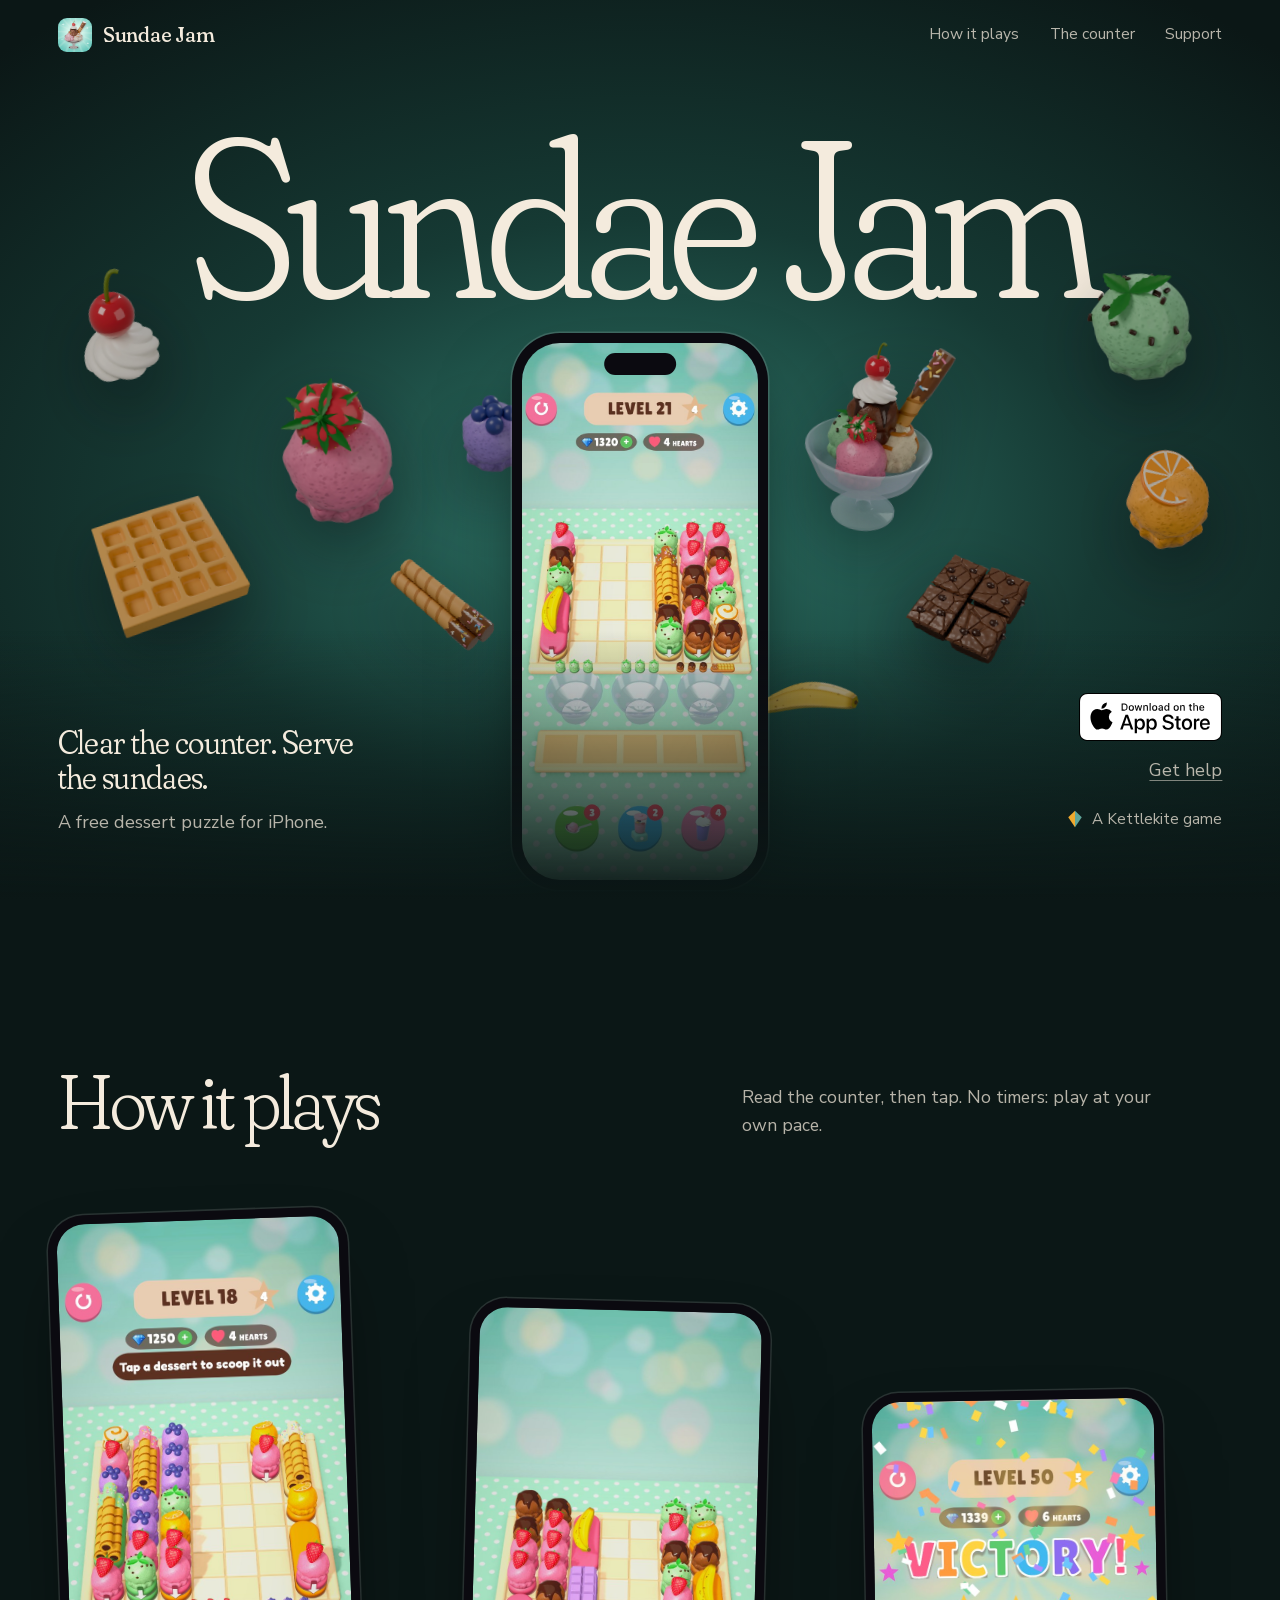
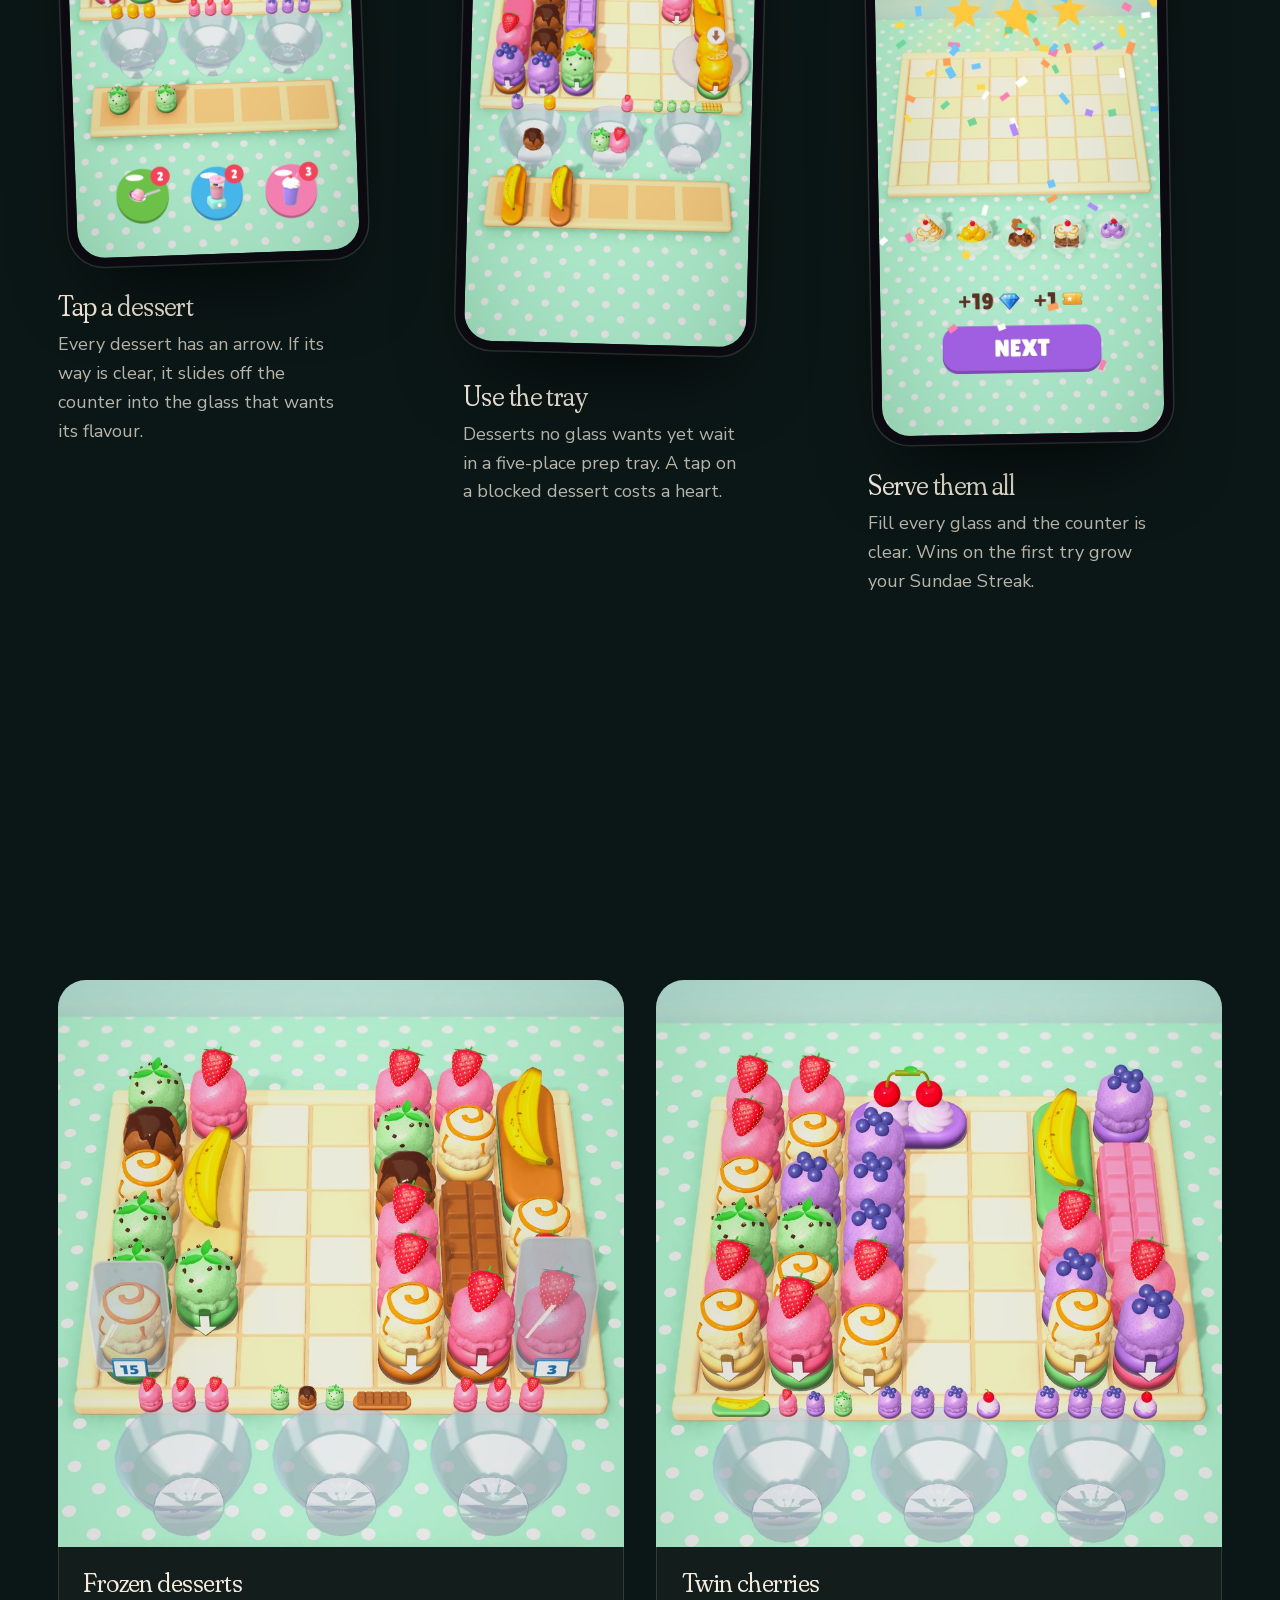
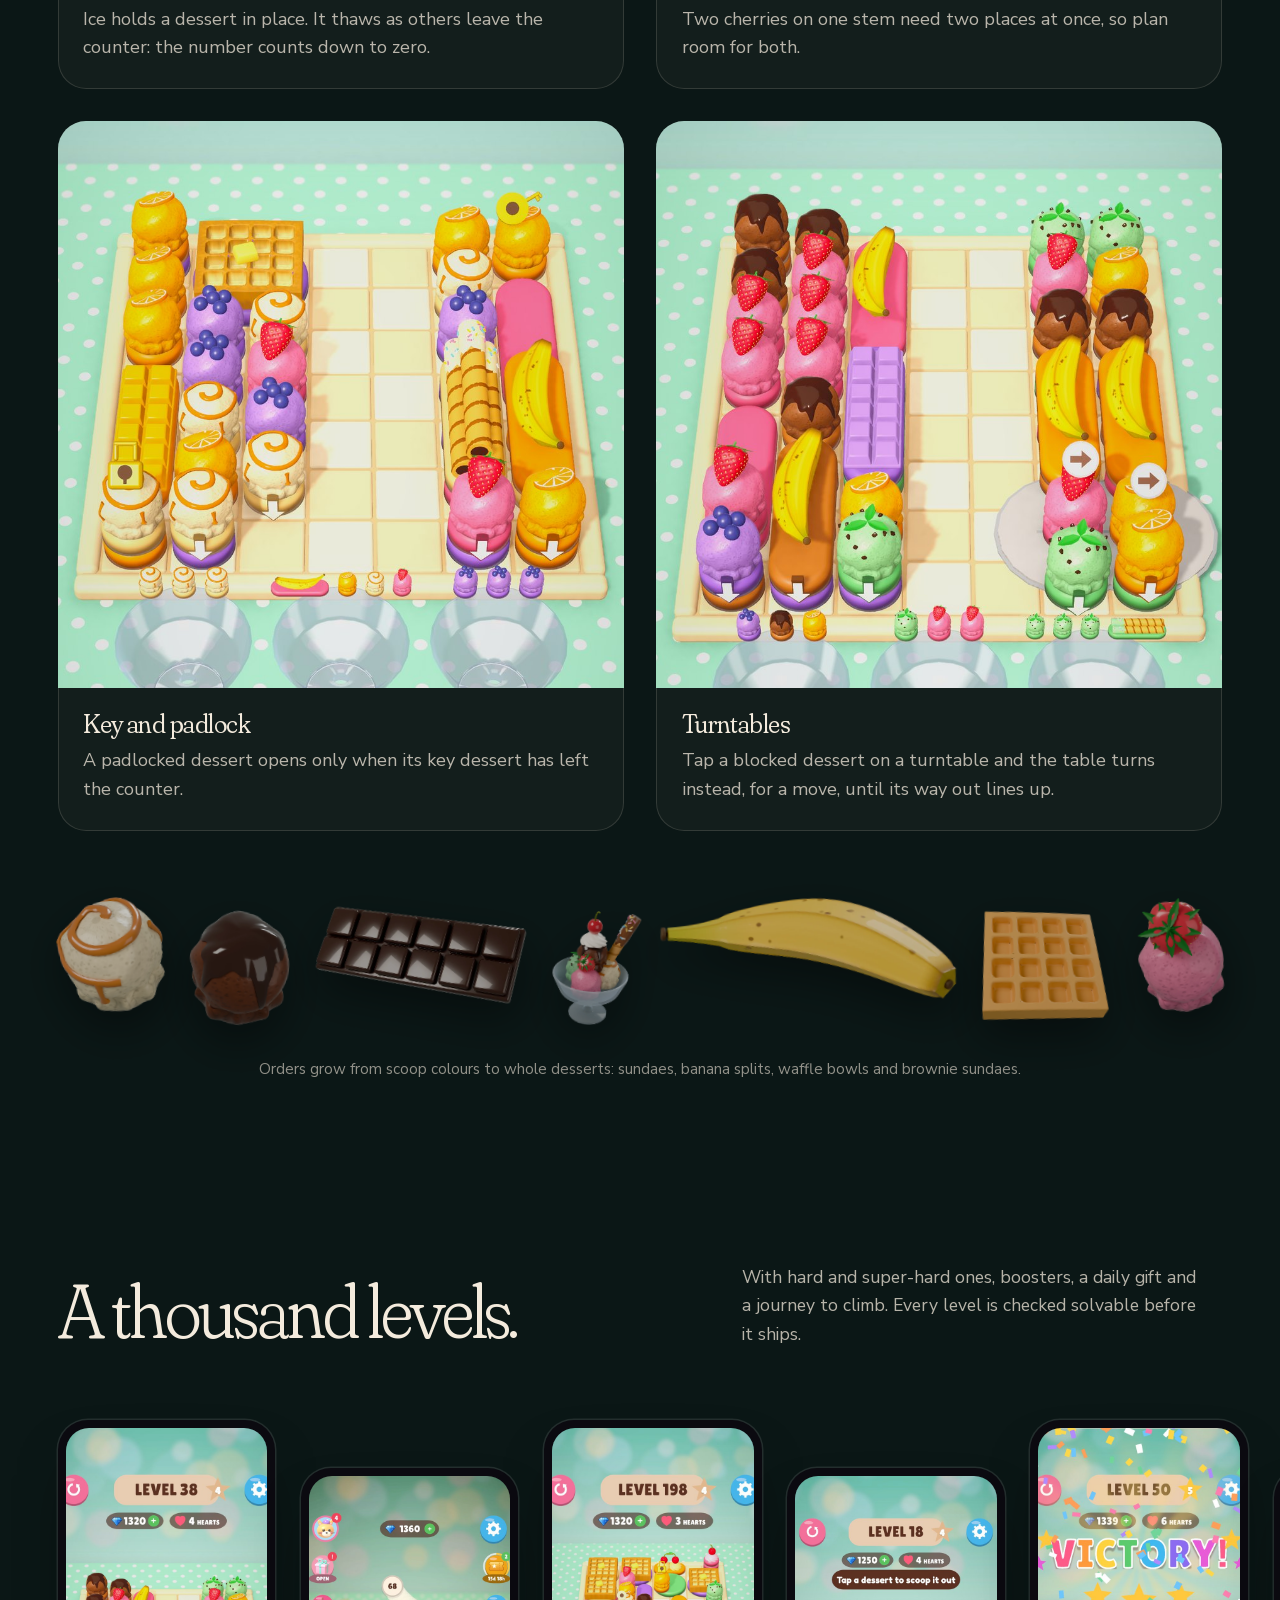
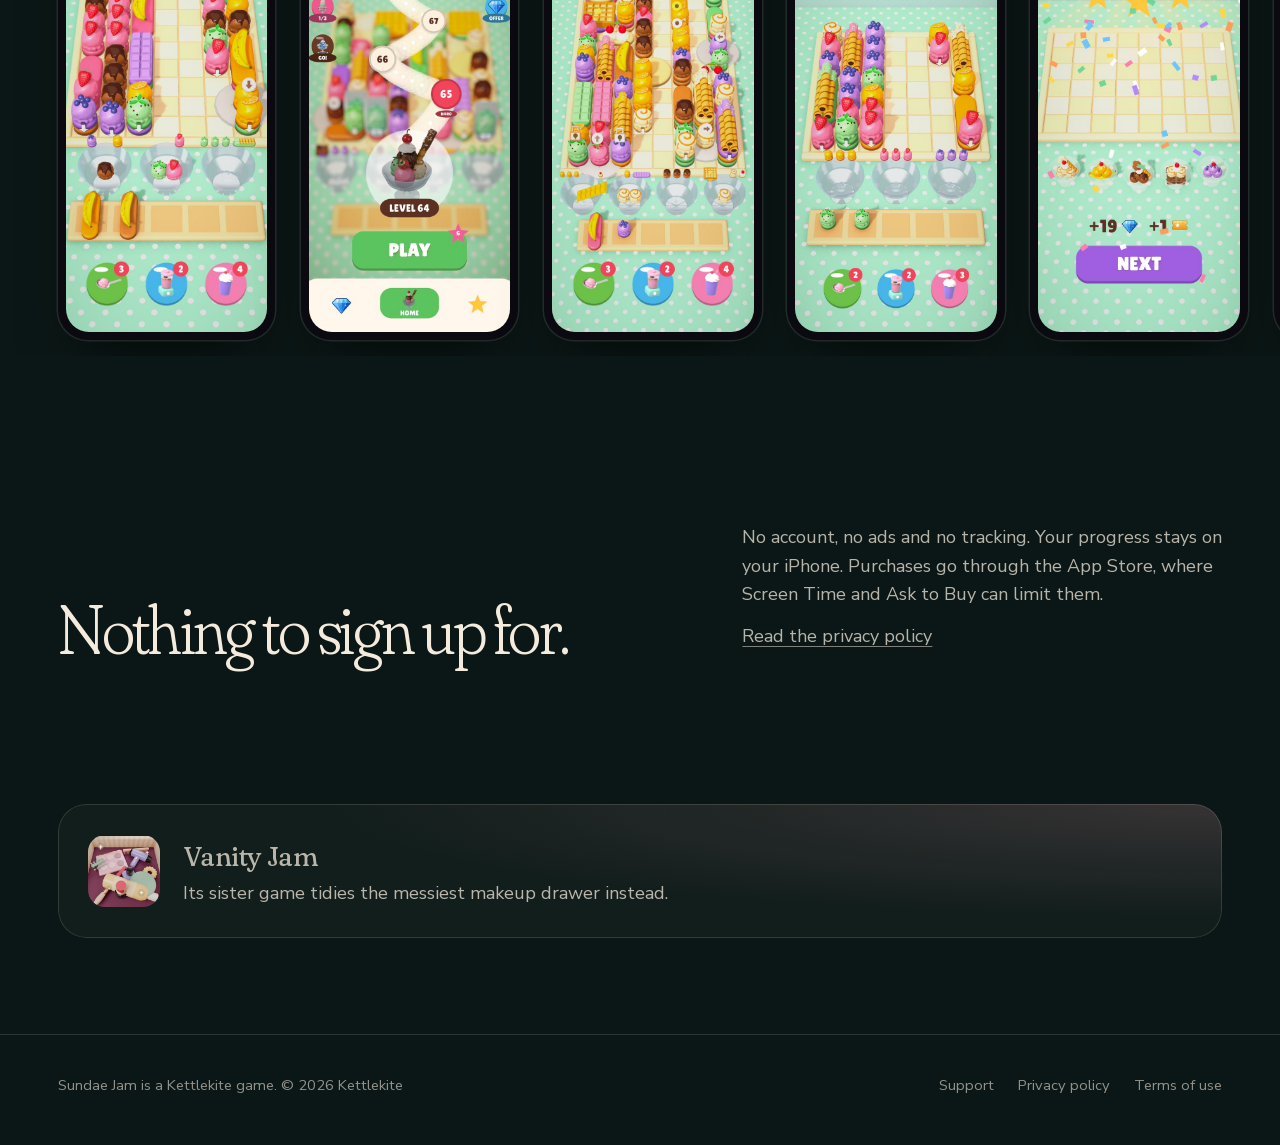
==== commit 5c9131c2: "Kettlekite, never a person: © 2026 Kettlekite in every footer, the privacy intro says "made by Kettl" ====
--- a/index.html
+++ b/index.html
@@ -161,7 +161,7 @@
 
 <footer class="foot">
   <div class="wrap">
-    <p>Sundae&nbsp;Jam is a <a href="https://kettlekite.com">Kettlekite</a> game. © 2026 Mert&nbsp;Can&nbsp;Gözükara</p>
+    <p>Sundae&nbsp;Jam is a <a href="https://kettlekite.com">Kettlekite</a> game. © 2026 Kettlekite</p>
     <ul>
       <li><a href="/support">Support</a></li>
       <li><a href="/privacy">Privacy policy</a></li>
--- a/assets/kk.css
+++ b/assets/kk.css
@@ -60,10 +60,11 @@
 .nav a { text-decoration: none; }
 .nav a:hover { color: var(--ivory); }
 
-/* Buttons: one solid ivory pill per view, everything else outlined or a plain link */
+/* Buttons take the shape of Apple's App Store badge that sits among them: 48 px tall, corners of 8 px
+   (the badge's own, measured). One solid ivory button per view, everything else outlined or a plain link */
 .btn {
   display: inline-flex; align-items: center; justify-content: center; gap: 0.55rem;
-  min-height: 3rem; padding: 0.8rem 1.5rem; border-radius: 999px;
+  min-height: 3rem; padding: 0.8rem 1.35rem; border-radius: 8px;
   font: 600 1rem/1 var(--body); text-decoration: none; white-space: nowrap;
   transition: background 0.3s var(--ease), color 0.3s var(--ease), box-shadow 0.3s var(--ease), transform 0.3s var(--ease);
 }
@@ -72,6 +73,11 @@
 .btn.line { color: var(--ivory); box-shadow: inset 0 0 0 1px var(--ivory-3); }
 .btn.line:hover { box-shadow: inset 0 0 0 1px var(--ivory); }
 .btn.soon { color: var(--ivory-2); box-shadow: inset 0 0 0 1px var(--line); cursor: default; }
+/* A row of them, centred on one line; the gap is the badge's clear space (a quarter of its height).
+   Apple's own badge, unaltered, for a game that is out; "coming soon" holds its place until then */
+.actions { display: flex; flex-wrap: wrap; align-items: center; gap: 0.75rem; }
+.store-badge { display: inline-flex; border-radius: 8px; }
+.store-badge img { width: auto; height: 3rem; }
 
 /* Long-form pages: privacy, terms, support */
 .doc { max-width: var(--measure); padding-top: clamp(7rem, 14vw, 10rem); padding-bottom: 3rem; }
